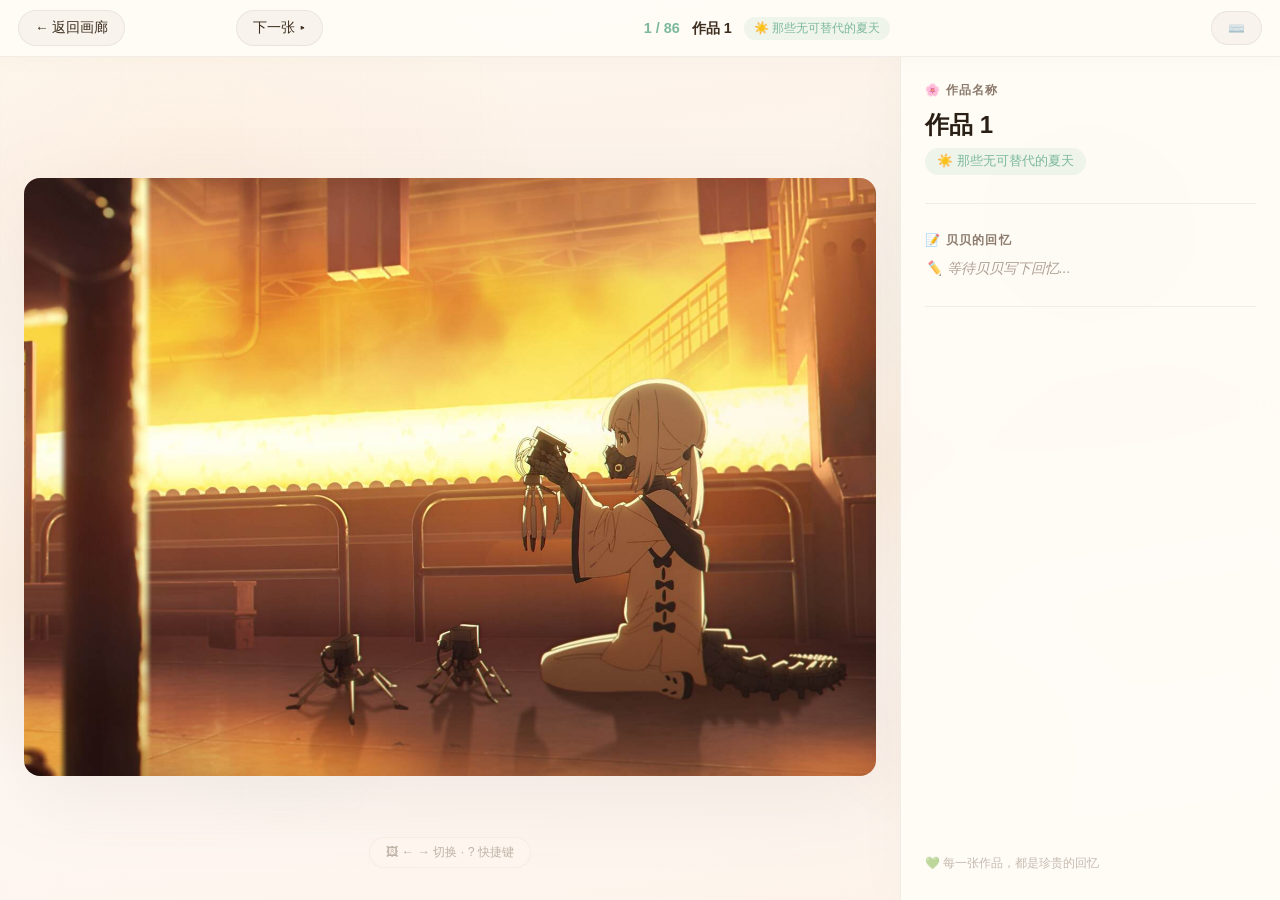
==== detail.html @ 488cfcc5 "1.0" ====
<!DOCTYPE html>
<html lang="zh-CN">
<head>
  <meta charset="UTF-8">
  <meta name="viewport" content="width=device-width, initial-scale=1.0">
  <title>查看作品 - 贝贝的收藏</title>
  <meta name="description" content="贝贝的温暖收藏馆 - 作品详情">
  <style>
    :root {
      color-scheme: light;
      --bg: #fef9f0;
      --surface: rgba(255, 252, 247, 0.92);
      --text: #3d2e1f;
      --text-heading: #2a1f14;
      --muted: #8b7a6b;
      --accent: #7cb89c;
      --accent-strong: #e8986e;
      --accent-green-light: #a8d8b9;
      --danger: #e07070;
      --border-light: rgba(139, 122, 107, 0.12);
      --border-strong: rgba(139, 122, 107, 0.2);
      --shadow-sm: 0 8px 32px rgba(139, 122, 107, 0.08);
      --shadow-md: 0 20px 70px rgba(139, 122, 107, 0.1);
    }

    * { box-sizing: border-box; margin: 0; padding: 0; }

    html, body {
      height: 100%;
      font-family: "Inter", "Segoe UI", "PingFang SC", "Microsoft YaHei", Roboto, sans-serif;
      background:
        linear-gradient(172deg, #fef9f0 0%, #fdf3ea 18%, #fef6ee 35%, #fdf0e2 55%, #fef8f3 72%, #fdf2e9 100%);
      color: var(--text);
      overflow: hidden;
      -webkit-font-smoothing: antialiased;
      -moz-osx-font-smoothing: grayscale;
    }

    body::before {
      content: "";
      position: fixed;
      inset: 0;
      background:
        radial-gradient(ellipse 700px 600px at 15% 20%, rgba(255, 220, 180, 0.15), transparent 50%),
        radial-gradient(ellipse 600px 500px at 85% 25%, rgba(124, 184, 156, 0.09), transparent 48%),
        radial-gradient(ellipse 500px 400px at 55% 60%, rgba(255, 228, 200, 0.10), transparent 45%),
        radial-gradient(ellipse 400px 350px at 75% 78%, rgba(232, 152, 110, 0.07), transparent 42%),
        radial-gradient(ellipse 350px 300px at 22% 80%, rgba(168, 216, 185, 0.07), transparent 40%);
      pointer-events: none;
      z-index: 0;
    }

    body::after {
      content: "";
      position: fixed;
      inset: 0;
      background-image:
        linear-gradient(rgba(139, 122, 107, 0.012) 1px, transparent 1px),
        linear-gradient(90deg, rgba(139, 122, 107, 0.012) 1px, transparent 1px);
      background-size: 60px 60px;
      pointer-events: none;
      z-index: 0;
      opacity: 0.5;
    }

    #sakuraCanvas {
      position: fixed;
      inset: 0;
      z-index: 0;
      pointer-events: none;
    }

    /* ===== 顶部导航栏 ===== */
    .detail-topbar {
      position: fixed;
      top: 0;
      left: 0;
      right: 0;
      z-index: 100;
      display: flex;
      justify-content: space-between;
      align-items: center;
      gap: 12px;
      flex-wrap: wrap;
      padding: 10px 18px;
      background: rgba(255, 252, 247, 0.9);
      border-bottom: 1px solid var(--border-light);
      backdrop-filter: blur(18px);
      -webkit-backdrop-filter: blur(18px);
      box-shadow: 0 2px 20px rgba(139, 122, 107, 0.04);
    }

    .detail-topbar-left,
    .detail-topbar-center,
    .detail-topbar-right {
      display: flex;
      align-items: center;
      gap: 12px;
    }

    .detail-btn {
      padding: 8px 16px;
      border-radius: 999px;
      border: 1px solid var(--border-light);
      background: rgba(139, 122, 107, 0.06);
      color: var(--text);
      font-size: 0.85rem;
      cursor: pointer;
      transition: background 0.2s ease, transform 0.2s ease;
      white-space: nowrap;
      font-family: inherit;
      text-decoration: none;
      display: inline-flex;
      align-items: center;
      gap: 6px;
      user-select: none;
    }

    .detail-btn:hover {
      background: rgba(139, 122, 107, 0.14);
      transform: translateY(-1px);
    }

    .detail-btn:focus-visible {
      outline: 2px solid var(--accent);
      outline-offset: 2px;
    }

    .detail-btn.primary {
      background: linear-gradient(135deg, #7cb89c, #8fbc8f);
      color: #fff;
      font-weight: 700;
      border: none;
    }

    .detail-btn.primary:hover {
      box-shadow: 0 8px 22px rgba(124, 184, 156, 0.25);
    }

    .detail-counter {
      font-weight: 700;
      color: var(--accent);
      font-size: 0.9rem;
      white-space: nowrap;
    }

    .detail-title-text {
      color: var(--text);
      font-weight: 600;
      font-size: 0.9rem;
      max-width: 260px;
      white-space: nowrap;
      overflow: hidden;
      text-overflow: ellipsis;
    }

    .detail-cat-badge {
      padding: 3px 10px;
      border-radius: 999px;
      background: rgba(124, 184, 156, 0.12);
      color: var(--accent);
      font-size: 0.75rem;
      white-space: nowrap;
    }

    /* ===== 主布局：左右分栏 ===== */
    .detail-main {
      position: fixed;
      inset: 54px 0 0 0;
      display: flex;
      z-index: 1;
    }

    /* ===== 左侧：图片区域 ===== */
    .detail-image-pane {
      flex: 1;
      display: flex;
      align-items: center;
      justify-content: center;
      padding: 24px;
      background:
        radial-gradient(ellipse at center, rgba(124, 184, 156, 0.06), transparent 55%),
        radial-gradient(ellipse at center, rgba(232, 152, 110, 0.04), transparent 50%);
      min-width: 0;
      position: relative;
    }

    .detail-image-wrapper {
      position: relative;
      display: flex;
      align-items: center;
      justify-content: center;
      max-width: 100%;
      max-height: 100%;
      border-radius: 16px;
      overflow: hidden;
      box-shadow: 0 20px 80px rgba(139, 122, 107, 0.12);
      background: rgba(0,0,0,0.02);
    }

    .detail-image-wrapper img {
      display: block;
      max-width: 100%;
      max-height: calc(100vh - 150px);
      object-fit: contain;
      user-select: none;
      -webkit-user-drag: none;
      pointer-events: none;
      border-radius: 4px;
    }

    .detail-image-loader {
      position: absolute;
      width: 44px;
      height: 44px;
      border: 3px solid rgba(139, 122, 107, 0.08);
      border-top-color: var(--accent);
      border-radius: 50%;
      animation: spin 0.8s linear infinite;
      opacity: 0;
      pointer-events: none;
      transition: opacity 0.2s ease;
    }

    .detail-image-loader.loading { opacity: 1; }

    @keyframes spin { to { transform: rotate(360deg); } }

    /* ===== 右侧：信息面板 ===== */
    .detail-info-pane {
      width: 380px;
      flex-shrink: 0;
      display: flex;
      flex-direction: column;
      background: rgba(255, 252, 247, 0.9);
      border-left: 1px solid var(--border-light);
      backdrop-filter: blur(16px);
      -webkit-backdrop-filter: blur(16px);
      overflow-y: auto;
      overflow-x: hidden;
      padding: 28px 24px;
      gap: 24px;
      box-shadow: -4px 0 40px rgba(139, 122, 107, 0.04);
      scroll-behavior: smooth;
    }

    .detail-info-section {
      animation: fadeSlideIn 0.5s ease both;
    }

    .detail-info-section:nth-child(1) { animation-delay: 0.05s; }
    .detail-info-section:nth-child(2) { animation-delay: 0.15s; }
    .detail-info-section:nth-child(3) { animation-delay: 0.25s; }

    @keyframes fadeSlideIn {
      from { opacity: 0; transform: translateY(12px); }
      to { opacity: 1; transform: translateY(0); }
    }

    .detail-info-section h3 {
      font-size: 0.75rem;
      text-transform: uppercase;
      letter-spacing: 0.1em;
      color: var(--muted);
      margin-bottom: 10px;
      font-weight: 600;
    }

    .detail-panel-work-title {
      font-size: 1.5rem;
      font-weight: 800;
      line-height: 1.3;
      color: var(--text-heading);
      word-break: break-word;
    }

    .detail-panel-cat-badge {
      display: inline-block;
      margin-top: 8px;
      padding: 5px 12px;
      border-radius: 999px;
      background: rgba(124, 184, 156, 0.12);
      color: var(--accent);
      font-size: 0.8rem;
      font-weight: 500;
    }

    .detail-panel-memory {
      color: var(--muted);
      line-height: 1.9;
      white-space: pre-wrap;
      font-size: 0.93rem;
      word-break: break-word;
    }

    .detail-panel-empty {
      color: var(--muted);
      font-style: italic;
      font-size: 0.88rem;
      opacity: 0.7;
    }

    .detail-info-divider {
      border: none;
      border-top: 1px solid var(--border-light);
      margin: 4px 0;
    }

    .detail-admin-edit-btn {
      width: 100%;
      padding: 12px;
      border-radius: 14px;
      border: 1px solid rgba(232, 152, 110, 0.25);
      background: rgba(232, 152, 110, 0.1);
      color: var(--accent-strong);
      font-size: 0.9rem;
      cursor: pointer;
      font-family: inherit;
      font-weight: 600;
      transition: background 0.2s ease, transform 0.2s ease;
      display: none;
    }

    .detail-admin-edit-btn.visible {
      display: block;
    }

    .detail-admin-edit-btn:hover {
      background: rgba(232, 152, 110, 0.2);
      transform: translateY(-1px);
    }

    /* ===== 提示标注 ===== */
    .detail-image-hint {
      position: absolute;
      bottom: 32px;
      left: 50%;
      transform: translateX(-50%);
      padding: 6px 16px;
      border-radius: 999px;
      background: rgba(255, 248, 240, 0.9);
      color: var(--muted);
      font-size: 0.78rem;
      pointer-events: none;
      opacity: 0.55;
      border: 1px solid var(--border-light);
      backdrop-filter: blur(8px);
    }

    /* ===== 响应式 ===== */
    @media (max-width: 900px) {
      .detail-main {
        flex-direction: column;
      }

      .detail-image-pane {
        flex: none;
        height: 50%;
        padding: 12px;
      }

      .detail-image-wrapper img {
        max-height: calc(50vh - 60px);
      }

      .detail-info-pane {
        width: 100%;
        flex-shrink: 1;
        flex: 1;
        border-left: none;
        border-top: 1px solid var(--border-light);
        border-radius: 20px 20px 0 0;
        padding: 20px 18px;
        box-shadow: 0 -4px 30px rgba(139, 122, 107, 0.06);
      }

      .detail-title-text { display: none; }
      .detail-cat-badge { display: none; }
      .detail-image-hint { display: none; }
    }

    @media (max-width: 500px) {
      .detail-topbar { padding: 8px 10px; gap: 8px; }
      .detail-btn { padding: 6px 10px; font-size: 0.78rem; }
      .detail-counter { font-size: 0.8rem; }
      .detail-info-pane { padding: 16px 14px; gap: 16px; }
      .detail-panel-work-title { font-size: 1.2rem; }
      .detail-image-pane { padding: 8px; }
    }

    /* ===== 滚动条 ===== */
    .detail-info-pane::-webkit-scrollbar {
      width: 6px;
    }

    .detail-info-pane::-webkit-scrollbar-track {
      background: transparent;
    }

    .detail-info-pane::-webkit-scrollbar-thumb {
      background: rgba(139, 122, 107, 0.12);
      border-radius: 999px;
    }

    .detail-info-pane::-webkit-scrollbar-thumb:hover {
      background: rgba(139, 122, 107, 0.22);
    }

    /* ===== 管理编辑弹窗 ===== */
    .detail-edit-modal {
      position: fixed;
      inset: 0;
      z-index: 1000;
      display: flex;
      align-items: center;
      justify-content: center;
      opacity: 0;
      pointer-events: none;
      transition: opacity 0.3s ease;
    }

    .detail-edit-modal.active {
      opacity: 1;
      pointer-events: auto;
    }

    .detail-edit-backdrop {
      position: absolute;
      inset: 0;
      background: rgba(42, 31, 20, 0.4);
      backdrop-filter: blur(10px);
      -webkit-backdrop-filter: blur(10px);
    }

    .detail-edit-panel {
      position: relative;
      z-index: 1;
      width: 90%;
      max-width: 480px;
      max-height: 90vh;
      overflow-y: auto;
      padding: 28px 24px;
      border-radius: 20px;
      background: rgba(255, 252, 247, 0.98);
      border: 1px solid var(--border-light);
      box-shadow: 0 30px 80px rgba(139, 122, 107, 0.15);
      backdrop-filter: blur(20px);
      -webkit-backdrop-filter: blur(20px);
      transform: translateY(16px) scale(0.96);
      transition: transform 0.3s cubic-bezier(0.22, 0.61, 0.36, 1);
    }

    .detail-edit-modal.active .detail-edit-panel {
      transform: translateY(0) scale(1);
    }

    .detail-edit-close {
      position: absolute;
      top: 12px;
      right: 12px;
      width: 34px;
      height: 34px;
      border-radius: 50%;
      border: 1px solid var(--border-light);
      background: rgba(255, 248, 240, 0.9);
      color: var(--text);
      font-size: 1rem;
      cursor: pointer;
      display: flex;
      align-items: center;
      justify-content: center;
      transition: background 0.2s ease;
    }

    .detail-edit-close:hover {
      background: rgba(139, 122, 107, 0.1);
    }

    .detail-edit-icon {
      text-align: center;
      font-size: 2rem;
      margin-bottom: 6px;
    }

    .detail-edit-title {
      text-align: center;
      font-size: 1.2rem;
      margin-bottom: 18px;
      color: var(--text-heading);
    }

    .detail-edit-form {
      display: flex;
      flex-direction: column;
      gap: 14px;
    }

    .detail-edit-label {
      display: flex;
      flex-direction: column;
      gap: 5px;
    }

    .detail-edit-label span {
      font-size: 0.82rem;
      font-weight: 600;
      color: var(--muted);
    }

    .detail-edit-input,
    .detail-edit-textarea,
    .detail-edit-select {
      padding: 11px 14px;
      border: 1px solid var(--border-light);
      border-radius: 12px;
      background: rgba(255, 250, 244, 0.9);
      color: var(--text);
      font-size: 0.9rem;
      font-family: inherit;
      outline: none;
      transition: border-color 0.2s ease, box-shadow 0.2s ease;
    }

    .detail-edit-input:focus,
    .detail-edit-textarea:focus,
    .detail-edit-select:focus {
      border-color: var(--accent);
      box-shadow: 0 0 0 3px rgba(124, 184, 156, 0.1);
    }

    .detail-edit-textarea {
      resize: vertical;
      min-height: 90px;
      line-height: 1.6;
    }

    .detail-edit-select option {
      background: #fffbf5;
      color: var(--text);
    }

    .detail-edit-success {
      color: #6aab7c;
      font-size: 0.85rem;
      text-align: center;
      padding: 8px 12px;
      border-radius: 10px;
      background: rgba(106, 171, 124, 0.08);
    }

    .detail-edit-submit {
      width: 100%;
      padding: 13px;
      border-radius: 999px;
      border: none;
      background: linear-gradient(135deg, #7cb89c, #8fbc8f);
      color: #fff;
      font-weight: 700;
      font-size: 0.95rem;
      cursor: pointer;
      font-family: inherit;
      transition: transform 0.2s ease, box-shadow 0.2s ease;
    }

    .detail-edit-submit:hover {
      transform: translateY(-1px);
      box-shadow: 0 8px 22px rgba(124, 184, 156, 0.25);
    }

    @media (max-width: 500px) {
      .detail-edit-panel {
        padding: 22px 18px;
        border-radius: 16px;
      }
    }

    /* ===== 快捷键提示 ===== */
    .shortcuts-overlay {
      position: fixed;
      inset: 0;
      z-index: 2000;
      display: flex;
      align-items: center;
      justify-content: center;
      background: rgba(42, 31, 20, 0.35);
      backdrop-filter: blur(8px);
      -webkit-backdrop-filter: blur(8px);
    }

    .shortcuts-panel {
      background: rgba(255, 252, 247, 0.98);
      border: 1px solid var(--border-light);
      border-radius: 20px;
      padding: 24px 28px;
      box-shadow: 0 20px 60px rgba(0, 0, 0, 0.15);
      min-width: 300px;
      font-size: 0.88rem;
      line-height: 2;
      color: var(--text);
    }

    .shortcuts-panel h3 {
      text-align: center;
      margin-bottom: 12px;
      font-size: 1.1rem;
    }

    .shortcuts-grid {
      display: grid;
      grid-template-columns: auto 1fr;
      gap: 4px 16px;
    }

    .shortcuts-grid .key {
      font-weight: 700;
      color: var(--accent);
    }
  </style>
</head>
<body>

  <!-- 樱花飘落画布 -->
  <canvas id="sakuraCanvas"></canvas>

  <!-- 顶部导航 -->
  <div class="detail-topbar">
    <div class="detail-topbar-left">
      <button id="detailBackBtn" class="detail-btn" title="返回画廊">← 返回画廊</button>
      <button id="detailPrevBtn" class="detail-btn" title="上一张">◂ 上一张</button>
      <button id="detailNextBtn" class="detail-btn" title="下一张">下一张 ▸</button>
    </div>
    <div class="detail-topbar-center">
      <span class="detail-counter" id="detailCounter"></span>
      <span class="detail-title-text" id="detailTitle"></span>
      <span class="detail-cat-badge" id="detailCatBadge"></span>
    </div>
    <div class="detail-topbar-right">
      <button id="detailHelpBtn" class="detail-btn" title="快捷键">⌨️</button>
    </div>
  </div>

  <!-- 主布局：左右分栏 -->
  <div class="detail-main">
    <!-- 左侧：图片区域 -->
    <div class="detail-image-pane" id="detailImagePane">
      <div class="detail-image-wrapper">
        <img id="detailImage" src="" alt="" draggable="false">
        <div class="detail-image-loader" id="detailImageLoader"></div>
      </div>
      <div class="detail-image-hint">🖼 ← → 切换 · ? 快捷键</div>
    </div>

    <!-- 右侧：信息面板 -->
    <div class="detail-info-pane" id="detailInfoPane">
      <div class="detail-info-section">
        <h3>🌸 作品名称</h3>
        <p class="detail-panel-work-title" id="detailPanelWorkTitle"></p>
        <span class="detail-panel-cat-badge" id="detailPanelCatBadge"></span>
      </div>

      <hr class="detail-info-divider">

      <div class="detail-info-section">
        <h3>📝 贝贝的回忆</h3>
        <p class="detail-panel-memory" id="detailPanelMemory"></p>
        <p class="detail-panel-empty" id="detailPanelEmpty" style="display:none;">✏️ 等待贝贝写下回忆...</p>
      </div>

      <hr class="detail-info-divider">

      <div class="detail-info-section">
        <button id="detailAdminEditBtn" class="detail-admin-edit-btn">✏️ 编辑此作品（管理）</button>
      </div>

      <div class="detail-info-section" style="margin-top:auto; padding-top:12px;">
        <p style="font-size:0.75rem;color:var(--muted);opacity:0.5;">💚 每一张作品，都是珍贵的回忆</p>
      </div>
    </div>
  </div>

  <!-- ===== 管理编辑弹窗 ===== -->
  <div id="detailEditModal" class="detail-edit-modal" aria-hidden="true">
    <div class="detail-edit-backdrop"></div>
    <div class="detail-edit-panel">
      <button id="detailEditClose" class="detail-edit-close" aria-label="关闭编辑">✕</button>
      <div class="detail-edit-icon">✏️</div>
      <h3 class="detail-edit-title">编辑作品信息</h3>
      <form id="detailEditForm" class="detail-edit-form" autocomplete="off">
        <label class="detail-edit-label">
          <span>作品名称</span>
          <input type="text" id="detailEditTitle" class="detail-edit-input" placeholder="输入作品名称" maxlength="200">
        </label>
        <label class="detail-edit-label">
          <span>回忆简介</span>
          <textarea id="detailEditNote" class="detail-edit-textarea" rows="5" placeholder="写下你与这个作品的回忆..." maxlength="5000"></textarea>
        </label>
        <label class="detail-edit-label">
          <span>所属分类</span>
          <select id="detailEditCategory" class="detail-edit-select"></select>
        </label>
        <p id="detailEditSuccess" class="detail-edit-success" style="display:none;">✅ 已保存</p>
        <button type="submit" class="detail-edit-submit">💾 保存修改</button>
      </form>
    </div>
  </div>

  <!-- 清单数据（提供分类信息）-->
  <script src="manifest.js"></script>
  <script src="github-api.js"></script>

  <script>
    // ============================================================
    //  详情页逻辑 — v2 清单驱动 + URL 参数 + 触摸滑动
    // ============================================================

    const SESSION_KEY = 'gallery_session_sources';
    const AUTH_KEY = 'gallery_admin_auth';
    const STORAGE_KEY = 'gallery_admin_data';

    // 从清单加载分类
    const MANIFEST = (typeof GALLERY_MANIFEST !== 'undefined') ? GALLERY_MANIFEST : null;
    const categories = MANIFEST ? MANIFEST.categories.map(c => ({ id: c.id, name: c.name, icon: c.icon })) : [
      { id: 1, name: '入坑和启蒙', icon: '🌱' },
      { id: 2, name: '青春和热爱', icon: '💫' },
      { id: 3, name: '那些无可替代的夏天', icon: '☀️' },
      { id: 4, name: '近来的优秀作品', icon: '🌟' },
      { id: 5, name: '其他优秀作品', icon: '✨' }
    ];

    const $ = (s) => document.querySelector(s);

    const detailImage = $('#detailImage');
    const detailImageLoader = $('#detailImageLoader');
    const detailCounter = $('#detailCounter');
    const detailTitle = $('#detailTitle');
    const detailCatBadge = $('#detailCatBadge');
    const detailBackBtn = $('#detailBackBtn');
    const detailPrevBtn = $('#detailPrevBtn');
    const detailNextBtn = $('#detailNextBtn');
    const detailHelpBtn = $('#detailHelpBtn');
    const detailPanelWorkTitle = $('#detailPanelWorkTitle');
    const detailPanelCatBadge = $('#detailPanelCatBadge');
    const detailPanelMemory = $('#detailPanelMemory');
    const detailPanelEmpty = $('#detailPanelEmpty');
    const detailAdminEditBtn = $('#detailAdminEditBtn');
    const detailImagePane = $('#detailImagePane');

    // 编辑弹窗 DOM
    const detailEditModal = $('#detailEditModal');
    const detailEditClose = $('#detailEditClose');
    const detailEditForm = $('#detailEditForm');
    const detailEditTitle = $('#detailEditTitle');
    const detailEditNote = $('#detailEditNote');
    const detailEditCategory = $('#detailEditCategory');
    const detailEditSuccess = $('#detailEditSuccess');
    let detailEditCurrentFilename = null;

    let imageSources = [];
    let currentIndex = -1;
    let preloadCache = new Map();

    // ============================================================
    //  🛡️ 安全工具函数
    // ============================================================
    function escapeHtml(str) {
      if (!str || typeof str !== 'string') return '';
      const div = document.createElement('div');
      div.textContent = str;
      return div.innerHTML;
    }

    function sanitizeText(str, maxLen) {
      if (!str || typeof str !== 'string') return '';
      return str.slice(0, maxLen).replace(/<[^>]*>/g, '').trim();
    }

    function safeParseJSON(raw, fallback) {
      if (!raw || typeof raw !== 'string') return fallback;
      try {
        const parsed = JSON.parse(raw);
        if (typeof parsed !== 'object' || parsed === null) return fallback;
        return parsed;
      } catch (e) { return fallback; }
    }

    function safeGetStorage(key) {
      try { return localStorage.getItem(key); } catch (e) { return null; }
    }

    // ===== 从清单构建数据源 =====
    function buildSourcesFromManifest() {
      if (MANIFEST && MANIFEST.images && MANIFEST.images.length > 0) {
        return MANIFEST.images.map(img => ({
          name: img.name,
          src: img.src,
          category: img.category,
          title: img.name,
          note: '',
          size: img.size,
          mtime: img.mtime
        }));
      }
      return null;
    }

    // ===== 初始化 =====
    function init() {
      // 多数据源回退：localStorage → manifest → URL 参数
      const raw = safeGetStorage(SESSION_KEY);
      let sources = safeParseJSON(raw, null);

      if (!sources || sources.length === 0) {
        sources = buildSourcesFromManifest();
      }

      if (!sources || sources.length === 0) {
        // 从 URL 参数构建最小数据
        const params = new URLSearchParams(window.location.search);
        const src = params.get('src');
        const name = params.get('name') || (src ? src.split('/').pop() : '');
        if (src && name) {
          sources = [{ name, src, category: 5, title: name, note: '' }];
        }
      }

      imageSources = sources || [];

      // 合并 localStorage 中的编辑数据
      mergeWorksData();

      // 读取当前索引
      const params = new URLSearchParams(window.location.search);
      const idxParam = params.get('index');
      currentIndex = parseInt(idxParam) || 0;

      if (imageSources.length === 0 || currentIndex < 0 || currentIndex >= imageSources.length) {
        // 优雅降级
        document.body.innerHTML = `
          <div style="display:flex;align-items:center;justify-content:center;height:100vh;flex-direction:column;gap:20px;background:#fef9f0;color:#3d2e1f;font-family:Inter,'PingFang SC','Microsoft YaHei',sans-serif;">
            <p style="font-size:1.2rem;">🌸 无法加载作品数据</p>
            <p style="color:#8b7a6b;font-size:0.95rem;">请从画廊页面重新打开，或检查 manifest.js 是否存在</p>
            <a href="index.html" style="color:#7cb89c;font-size:1rem;text-decoration:none;padding:10px 20px;border-radius:999px;border:1px solid rgba(124,184,156,0.3);transition:all 0.2s ease;">← 返回画廊</a>
          </div>`;
        return;
      }

      loadCurrentImage();
      bindEvents();
      updateDocumentTitle();
      initSakura();
      preloadAdjacent();
    }

    function mergeWorksData() {
      const raw = safeGetStorage(STORAGE_KEY);
      const data = safeParseJSON(raw, {});
      imageSources = imageSources.map((item, i) => {
        const saved = data[item.name];
        if (saved) {
          return {
            ...item,
            title: sanitizeText(saved.title, 200) || getDefaultTitle(item.name, i),
            note: sanitizeText(saved.note, 5000) || '',
            category: (typeof saved.category === 'number' && saved.category >= 1 && saved.category <= 5) ? saved.category : (item.category || 5)
          };
        }
        return { ...item, title: getDefaultTitle(item.name, i), note: '' };
      });
    }

    function getDefaultTitle(filename, index) {
      const nameWithoutExt = filename.replace(/\.[^.]+$/, '');
      if (nameWithoutExt.startsWith('微信图片_')) {
        const datePart = nameWithoutExt.substring(5, 13);
        if (datePart && /^\d{8}$/.test(datePart)) {
          return `微信图片 ${datePart.slice(0,4)}-${datePart.slice(4,6)}-${datePart.slice(6,8)}`;
        }
      }
      if (/^\d{14,17}/.test(nameWithoutExt)) {
        const y = nameWithoutExt.slice(0,4), m = nameWithoutExt.slice(4,6), d = nameWithoutExt.slice(6,8),
              h = nameWithoutExt.slice(8,10), mi = nameWithoutExt.slice(10,12), s = nameWithoutExt.slice(12,14);
        return `作品 ${y}-${m}-${d} ${h}:${mi}:${s}`;
      }
      return `作品 ${index + 1}`;
    }

    // ===== 预加载 =====
    function preloadAdjacent() {
      const toPreload = [];
      for (let i = Math.max(0, currentIndex - 2); i <= Math.min(imageSources.length - 1, currentIndex + 2); i++) {
        if (i === currentIndex) continue;
        const src = imageSources[i].src;
        if (!preloadCache.has(src)) {
          toPreload.push(src);
        }
      }
      toPreload.forEach(src => {
        const img = new Image();
        img.onload = () => preloadCache.set(src, true);
        img.onerror = () => preloadCache.set(src, false);
        img.src = src;
      });
    }

    function loadCurrentImage() {
      if (currentIndex < 0 || currentIndex >= imageSources.length) return;
      const item = imageSources[currentIndex];

      detailImageLoader.classList.add('loading');
      detailImage.style.opacity = '0';
      detailImage.src = item.src;
      detailImage.alt = sanitizeText(item.title || item.name, 200);

      detailImage.onload = () => {
        detailImageLoader.classList.remove('loading');
        detailImage.style.opacity = '1';
      };
      detailImage.onerror = () => {
        detailImageLoader.classList.remove('loading');
        detailImage.style.opacity = '1';
      };

      updateUI();
    }

    function updateUI() {
      const item = imageSources[currentIndex];
      if (!item) return;

      detailCounter.textContent = `${currentIndex + 1} / ${imageSources.length}`;
      detailTitle.textContent = sanitizeText(item.title || `作品 ${currentIndex + 1}`, 200);

      const cat = categories.find(c => c.id === (item.category || 5));
      if (cat) {
        detailCatBadge.textContent = `${cat.icon} ${cat.name}`;
        detailCatBadge.style.display = '';
        detailPanelCatBadge.textContent = `${cat.icon} ${cat.name}`;
        detailPanelCatBadge.style.display = 'inline-block';
      } else {
        detailCatBadge.style.display = 'none';
        detailPanelCatBadge.style.display = 'none';
      }

      detailPanelWorkTitle.textContent = sanitizeText(item.title || `作品 ${currentIndex + 1}`, 200);

      const note = getNote(item.name) || item.note || '';
      if (note) {
        detailPanelMemory.textContent = sanitizeText(note, 5000);
        detailPanelMemory.style.display = '';
        detailPanelEmpty.style.display = 'none';
      } else {
        detailPanelMemory.style.display = 'none';
        detailPanelEmpty.style.display = '';
      }

      const isAdmin = (sessionStorage.getItem(AUTH_KEY) || localStorage.getItem(AUTH_KEY)) === 'true';
      detailAdminEditBtn.classList.toggle('visible', isAdmin);

      detailPrevBtn.style.visibility = currentIndex > 0 ? '' : 'hidden';
      detailNextBtn.style.visibility = currentIndex < imageSources.length - 1 ? '' : 'hidden';

      updateDocumentTitle();

      const infoPane = $('#detailInfoPane');
      if (infoPane) infoPane.scrollTop = 0;
    }

    function updateDocumentTitle() {
      const item = imageSources[currentIndex];
      if (item) {
        document.title = `${sanitizeText(item.title || '作品 ' + (currentIndex + 1), 100)} - 贝贝的收藏`;
      }
    }

    function getNote(filename) {
      const raw = safeGetStorage(STORAGE_KEY);
      if (raw) {
        const data = safeParseJSON(raw, {});
        if (data[filename] && data[filename].note) {
          return sanitizeText(data[filename].note, 5000);
        }
      }
      return '';
    }

    // ===== 导航 =====
    function navigate(direction) {
      const newIndex = currentIndex + direction;
      if (newIndex < 0 || newIndex >= imageSources.length) return;
      currentIndex = newIndex;
      const url = new URL(window.location);
      url.searchParams.set('index', currentIndex);
      window.history.replaceState({}, '', url);
      loadCurrentImage();
      preloadAdjacent();
    }

    // ===== 事件绑定 =====
    function bindEvents() {
      detailBackBtn.addEventListener('click', () => {
        if (window.opener && !window.opener.closed) {
          window.close();
        } else {
          window.location.href = 'index.html';
        }
      });

      detailPrevBtn.addEventListener('click', () => navigate(-1));
      detailNextBtn.addEventListener('click', () => navigate(1));

      detailAdminEditBtn.addEventListener('click', () => {
        const item = imageSources[currentIndex];
        if (item) openDetailEditModal(item);
      });

      detailHelpBtn.addEventListener('click', showKeyboardHelp);

      bindDetailEditModal();

      // 键盘导航
      document.addEventListener('keydown', (e) => {
        if (e.target.tagName === 'INPUT' || e.target.tagName === 'TEXTAREA' || e.target.tagName === 'SELECT') return;
        switch (e.key) {
          case 'ArrowLeft': e.preventDefault(); navigate(-1); break;
          case 'ArrowRight': e.preventDefault(); navigate(1); break;
          case 'Escape':
            if (detailEditModal.classList.contains('active')) {
              closeDetailEditModal();
            }
            break;
          case '?': e.preventDefault(); showKeyboardHelp(); break;
        }
      });

      // 触摸滑动（移动端）
      let touchStartX = 0, touchStartY = 0, touchMoved = false;
      detailImagePane.addEventListener('touchstart', (e) => {
        if (e.touches.length === 1) {
          touchStartX = e.touches[0].clientX;
          touchStartY = e.touches[0].clientY;
          touchMoved = false;
        }
      }, { passive: true });

      detailImagePane.addEventListener('touchmove', (e) => {
        if (e.touches.length === 1) {
          const dx = e.touches[0].clientX - touchStartX;
          const dy = e.touches[0].clientY - touchStartY;
          if (Math.abs(dx) > Math.abs(dy)) touchMoved = true;
        }
      }, { passive: true });

      detailImagePane.addEventListener('touchend', (e) => {
        if (!touchMoved) return;
        const dx = (e.changedTouches[0]?.clientX || 0) - touchStartX;
        if (Math.abs(dx) > 50) navigate(dx > 0 ? -1 : 1);
      });
    }

    // ===== 键盘帮助 =====
    function showKeyboardHelp() {
      const existing = document.getElementById('shortcuts-help');
      if (existing) { existing.remove(); return; }

      const el = document.createElement('div');
      el.id = 'shortcuts-help';
      el.className = 'shortcuts-overlay';
      el.innerHTML = `
        <div class="shortcuts-panel">
          <h3>⌨️ 键盘快捷键</h3>
          <div class="shortcuts-grid">
            <span class="key">← →</span><span>上一张 / 下一张</span>
            <span class="key">ESC</span><span>关闭编辑弹窗</span>
            <span class="key">?</span><span>显示/隐藏此帮助</span>
            <span class="key">←→滑动</span><span>移动端左右滑动切换</span>
          </div>
          <button style="display:block;margin:16px auto 0;padding:8px 20px;border-radius:999px;border:1px solid rgba(139,122,107,0.2);background:rgba(139,122,107,0.06);color:#3d2e1f;cursor:pointer;font-size:0.85rem;font-family:inherit;" onclick="this.closest('.shortcuts-overlay').remove()">关闭</button>
        </div>
      `;
      el.addEventListener('click', (e) => { if (e.target === el) el.remove(); });
      document.body.appendChild(el);
    }

    // ===== 编辑弹窗逻辑 =====
    function openDetailEditModal(item) {
      const raw = safeGetStorage(STORAGE_KEY);
      const data = safeParseJSON(raw, {});
      const saved = data[item.name] || {};

      detailEditCurrentFilename = item.name;
      detailEditTitle.value = sanitizeText(saved.title || item.title || '', 200);
      detailEditNote.value = sanitizeText(saved.note || item.note || '', 5000);

      detailEditCategory.innerHTML = '';
      categories.forEach(cat => {
        const opt = document.createElement('option');
        opt.value = cat.id;
        opt.textContent = `${cat.icon} ${cat.name}`;
        if (cat.id === (saved.category || item.category || 5)) opt.selected = true;
        detailEditCategory.appendChild(opt);
      });

      detailEditSuccess.style.display = 'none';
      detailEditModal.classList.add('active');
      detailEditModal.setAttribute('aria-hidden', 'false');
      setTimeout(() => detailEditTitle.focus(), 100);
    }

    function closeDetailEditModal() {
      detailEditModal.classList.remove('active');
      detailEditModal.setAttribute('aria-hidden', 'true');
      detailEditCurrentFilename = null;
    }

    function saveDetailEdit(e) {
      e.preventDefault();
      if (!detailEditCurrentFilename) return;

      const title = sanitizeText(detailEditTitle.value.trim(), 200);
      const note = sanitizeText(detailEditNote.value.trim(), 5000);
      const category = Math.max(1, Math.min(5, parseInt(detailEditCategory.value) || 5));

      const raw = safeGetStorage(STORAGE_KEY);
      const data = safeParseJSON(raw, {});
      data[detailEditCurrentFilename] = { ...data[detailEditCurrentFilename], title, note, category };
      try {
        localStorage.setItem(STORAGE_KEY, JSON.stringify(data));
      } catch (ex) {
        alert('保存失败：存储空间不足。');
        return;
      }

      const idx = imageSources.findIndex(s => s.name === detailEditCurrentFilename);
      if (idx >= 0) {
        imageSources[idx].title = title || `作品 ${idx + 1}`;
        imageSources[idx].note = note;
        imageSources[idx].category = category;
      }

      updateUI();
      detailEditSuccess.style.display = 'block';
      setTimeout(() => { detailEditSuccess.style.display = 'none'; }, 1500);

      // 调度 GitHub 同步
      if (typeof GitHubSync !== 'undefined' && GitHubSync.isConfigured()) {
        if (typeof GALLERY_MANIFEST !== 'undefined') {
          const manifest = JSON.parse(JSON.stringify(GALLERY_MANIFEST));
          const data = safeParseJSON(safeGetStorage('gallery_admin_data'), {});
          if (manifest.images) {
            manifest.images = manifest.images.map(img => {
              const saved = data[img.name];
              return saved ? { ...img, overrides: { title: saved.title || img.name, category: saved.category || img.category, note: saved.note || '', hidden: saved.hidden || false } } : img;
            });
          }
          manifest.generated = new Date().toISOString();
          GitHubSync.schedulePushUpdate(manifest, { immediate: true });
        }
      }
    }

    function bindDetailEditModal() {
      detailEditClose.addEventListener('click', closeDetailEditModal);
      detailEditModal.addEventListener('click', (e) => {
        if (e.target === detailEditModal || e.target.classList.contains('detail-edit-backdrop')) {
          closeDetailEditModal();
        }
      });
      detailEditForm.addEventListener('submit', saveDetailEdit);

      document.addEventListener('keydown', (e) => {
        if (e.key === 'Escape' && detailEditModal.classList.contains('active')) {
          closeDetailEditModal();
        }
      });
    }

    // ============================================================
    //  🌸 樱花飘落动效
    // ============================================================
    const sakuraCanvas = $('#sakuraCanvas');
    const sakuraCtx = sakuraCanvas.getContext('2d');
    const sakuraPetals = [];
    const SAKURA_COUNT = 30;

    function resizeSakura() {
      const dpr = devicePixelRatio || 1;
      const w = window.innerWidth, h = window.innerHeight;
      sakuraCanvas.width = w * dpr;
      sakuraCanvas.height = h * dpr;
      sakuraCanvas.style.width = `${w}px`;
      sakuraCanvas.style.height = `${h}px`;
      sakuraCtx.setTransform(dpr, 0, 0, dpr, 0, 0);
    }

    function drawPetal(ctx, x, y, size, rotation, alpha, color) {
      ctx.save();
      ctx.translate(x, y);
      ctx.rotate(rotation);
      ctx.globalAlpha = alpha;
      ctx.fillStyle = color;

      const w = size * 0.35;
      const h = size * 0.55;
      ctx.beginPath();
      ctx.moveTo(0, -h);
      ctx.bezierCurveTo(w, -h * 0.6, w, h * 0.3, 0, h);
      ctx.bezierCurveTo(-w, h * 0.3, -w, -h * 0.6, 0, -h);
      ctx.fill();

      ctx.restore();
    }

    function initSakura() {
      resizeSakura();
      sakuraPetals.length = 0;

      const colors = [
        'rgba(255, 183, 197, VAR)',
        'rgba(255, 160, 180, VAR)',
        'rgba(255, 200, 210, VAR)',
        'rgba(255, 175, 190, VAR)',
      ];

      for (let i = 0; i < SAKURA_COUNT; i++) {
        const baseColor = colors[Math.floor(Math.random() * colors.length)];
        sakuraPetals.push({
          x: Math.random() * window.innerWidth,
          y: Math.random() * -window.innerHeight,
          size: 7 + Math.random() * 16,
          speedY: 0.25 + Math.random() * 1.0,
          speedX: -0.25 + Math.random() * 0.5,
          rotation: Math.random() * Math.PI * 2,
          rotationSpeed: (Math.random() - 0.5) * 0.025,
          sway: Math.random() * Math.PI * 2,
          swaySpeed: 0.008 + Math.random() * 0.018,
          swayAmount: 0.4 + Math.random() * 2.0,
          alpha: 0.25 + Math.random() * 0.45,
          baseColor: baseColor,
          flicker: Math.random() * 0.1
        });
      }

      animateSakura();
    }

    function animateSakura() {
      sakuraCtx.clearRect(0, 0, window.innerWidth, window.innerHeight);

      sakuraPetals.forEach((petal) => {
        petal.y += petal.speedY;
        petal.sway += petal.swaySpeed;
        petal.x += petal.speedX + Math.sin(petal.sway) * petal.swayAmount * 0.3;
        petal.rotation += petal.rotationSpeed;

        if (petal.y > window.innerHeight + 40) {
          petal.y = -40;
          petal.x = Math.random() * window.innerWidth;
        }
        if (petal.x < -40) petal.x = window.innerWidth + 40;
        if (petal.x > window.innerWidth + 40) petal.x = -40;

        const flickerAlpha = petal.alpha + (Math.sin(Date.now() * 0.003 + petal.flicker) * 0.05);
        const color = petal.baseColor.replace('VAR', Math.max(0, Math.min(1, flickerAlpha)).toFixed(2));

        drawPetal(sakuraCtx, petal.x, petal.y, petal.size, petal.rotation, Math.max(0.12, flickerAlpha), color);
      });

      requestAnimationFrame(animateSakura);
    }

    window.addEventListener('resize', resizeSakura);

    init();
  </script>
</body>
</html>
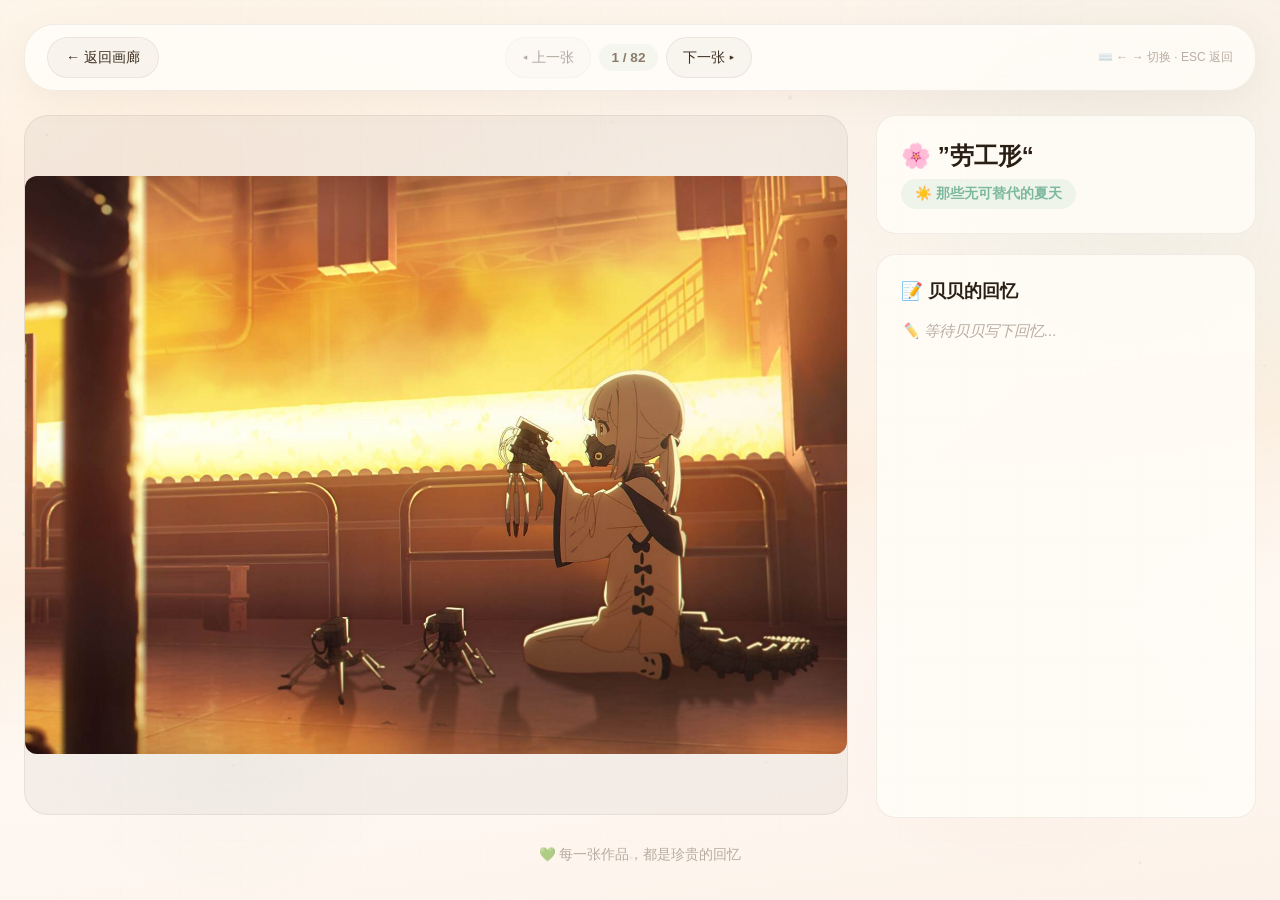
==== commit cd630813: "5.2" ====
--- a/detail.html
+++ b/detail.html
@@ -4,185 +4,111 @@
   <meta charset="UTF-8">
   <meta name="viewport" content="width=device-width, initial-scale=1.0">
   <title>查看作品 - 贝贝的收藏</title>
-  <meta name="description" content="贝贝的温暖收藏馆 - 作品详情">
+  <link rel="stylesheet" href="styles.css">
   <style>
-    :root {
-      color-scheme: light;
-      --bg: #fef9f0;
-      --surface: rgba(255, 252, 247, 0.92);
-      --text: #3d2e1f;
-      --text-heading: #2a1f14;
-      --muted: #8b7a6b;
-      --accent: #7cb89c;
-      --accent-strong: #e8986e;
-      --accent-green-light: #a8d8b9;
-      --danger: #e07070;
-      --border-light: rgba(139, 122, 107, 0.12);
-      --border-strong: rgba(139, 122, 107, 0.2);
-      --shadow-sm: 0 8px 32px rgba(139, 122, 107, 0.08);
-      --shadow-md: 0 20px 70px rgba(139, 122, 107, 0.1);
-    }
-
-    * { box-sizing: border-box; margin: 0; padding: 0; }
-
-    html, body {
-      height: 100%;
-      font-family: "Inter", "Segoe UI", "PingFang SC", "Microsoft YaHei", Roboto, sans-serif;
-      background:
-        linear-gradient(172deg, #fef9f0 0%, #fdf3ea 18%, #fef6ee 35%, #fdf0e2 55%, #fef8f3 72%, #fdf2e9 100%);
-      color: var(--text);
-      overflow: hidden;
-      -webkit-font-smoothing: antialiased;
-      -moz-osx-font-smoothing: grayscale;
-    }
-
-    body::before {
-      content: "";
-      position: fixed;
-      inset: 0;
-      background:
-        radial-gradient(ellipse 700px 600px at 15% 20%, rgba(255, 220, 180, 0.15), transparent 50%),
-        radial-gradient(ellipse 600px 500px at 85% 25%, rgba(124, 184, 156, 0.09), transparent 48%),
-        radial-gradient(ellipse 500px 400px at 55% 60%, rgba(255, 228, 200, 0.10), transparent 45%),
-        radial-gradient(ellipse 400px 350px at 75% 78%, rgba(232, 152, 110, 0.07), transparent 42%),
-        radial-gradient(ellipse 350px 300px at 22% 80%, rgba(168, 216, 185, 0.07), transparent 40%);
-      pointer-events: none;
-      z-index: 0;
-    }
-
-    body::after {
-      content: "";
-      position: fixed;
-      inset: 0;
-      background-image:
-        linear-gradient(rgba(139, 122, 107, 0.012) 1px, transparent 1px),
-        linear-gradient(90deg, rgba(139, 122, 107, 0.012) 1px, transparent 1px);
-      background-size: 60px 60px;
-      pointer-events: none;
-      z-index: 0;
-      opacity: 0.5;
-    }
-
-    #sakuraCanvas {
-      position: fixed;
-      inset: 0;
-      z-index: 0;
-      pointer-events: none;
-    }
-
-    /* ===== 顶部导航栏 ===== */
+    /* ===== Detail Page Specific Styles ===== */
+    .detail-shell {
+      position: relative;
+      min-height: 100vh;
+      padding: 24px;
+      display: flex;
+      flex-direction: column;
+    }
+
     .detail-topbar {
-      position: fixed;
-      top: 0;
-      left: 0;
-      right: 0;
-      z-index: 100;
+      position: sticky;
+      top: 12px;
+      z-index: 10;
       display: flex;
       justify-content: space-between;
       align-items: center;
-      gap: 12px;
+      gap: 14px;
       flex-wrap: wrap;
+      padding: 12px 22px;
+      margin-bottom: 24px;
+      border-radius: 30px;
+      background: rgba(255, 252, 247, 0.88);
+      border: 1px solid var(--border-light);
+      box-shadow: var(--shadow-sm);
+      backdrop-filter: blur(22px);
+      -webkit-backdrop-filter: blur(22px);
+    }
+
+    .detail-back-btn {
+      display: inline-flex;
+      align-items: center;
+      gap: 6px;
       padding: 10px 18px;
-      background: rgba(255, 252, 247, 0.9);
-      border-bottom: 1px solid var(--border-light);
-      backdrop-filter: blur(18px);
-      -webkit-backdrop-filter: blur(18px);
-      box-shadow: 0 2px 20px rgba(139, 122, 107, 0.04);
-    }
-
-    .detail-topbar-left,
-    .detail-topbar-center,
-    .detail-topbar-right {
-      display: flex;
-      align-items: center;
-      gap: 12px;
-    }
-
-    .detail-btn {
-      padding: 8px 16px;
       border-radius: 999px;
       border: 1px solid var(--border-light);
       background: rgba(139, 122, 107, 0.06);
       color: var(--text);
-      font-size: 0.85rem;
+      font-size: 0.88rem;
+      font-weight: 500;
+      cursor: pointer;
+      text-decoration: none;
+      transition: background 0.2s ease, transform 0.2s ease;
+      font-family: inherit;
+    }
+
+    .detail-back-btn:hover {
+      background: rgba(139, 122, 107, 0.12);
+      transform: translateX(-2px);
+    }
+
+    .detail-nav-group {
+      display: flex;
+      gap: 8px;
+      align-items: center;
+    }
+
+    .detail-nav-btn {
+      padding: 10px 16px;
+      border-radius: 999px;
+      border: 1px solid var(--border-light);
+      background: rgba(139, 122, 107, 0.06);
+      color: var(--text);
+      font-size: 0.88rem;
+      font-weight: 500;
       cursor: pointer;
       transition: background 0.2s ease, transform 0.2s ease;
-      white-space: nowrap;
       font-family: inherit;
-      text-decoration: none;
-      display: inline-flex;
-      align-items: center;
-      gap: 6px;
-      user-select: none;
-    }
-
-    .detail-btn:hover {
-      background: rgba(139, 122, 107, 0.14);
-      transform: translateY(-1px);
-    }
-
-    .detail-btn:focus-visible {
-      outline: 2px solid var(--accent);
-      outline-offset: 2px;
-    }
-
-    .detail-btn.primary {
-      background: linear-gradient(135deg, #7cb89c, #8fbc8f);
-      color: #fff;
-      font-weight: 700;
-      border: none;
-    }
-
-    .detail-btn.primary:hover {
-      box-shadow: 0 8px 22px rgba(124, 184, 156, 0.25);
+    }
+
+    .detail-nav-btn:hover {
+      background: rgba(124, 184, 156, 0.12);
+      border-color: rgba(124, 184, 156, 0.3);
+    }
+
+    .detail-nav-btn:disabled {
+      opacity: 0.4;
+      cursor: not-allowed;
     }
 
     .detail-counter {
-      font-weight: 700;
-      color: var(--accent);
-      font-size: 0.9rem;
-      white-space: nowrap;
-    }
-
-    .detail-title-text {
-      color: var(--text);
+      font-size: 0.85rem;
+      color: var(--muted);
       font-weight: 600;
-      font-size: 0.9rem;
-      max-width: 260px;
-      white-space: nowrap;
-      overflow: hidden;
-      text-overflow: ellipsis;
-    }
-
-    .detail-cat-badge {
-      padding: 3px 10px;
+      padding: 6px 12px;
       border-radius: 999px;
-      background: rgba(124, 184, 156, 0.12);
-      color: var(--accent);
+      background: rgba(124, 184, 156, 0.08);
+    }
+
+    .detail-shortcuts-hint {
       font-size: 0.75rem;
-      white-space: nowrap;
-    }
-
-    /* ===== 主布局：左右分栏 ===== */
+      color: var(--muted);
+      opacity: 0.6;
+    }
+
+    /* Main content area */
     .detail-main {
-      position: fixed;
-      inset: 54px 0 0 0;
-      display: flex;
-      z-index: 1;
-    }
-
-    /* ===== 左侧：图片区域 ===== */
-    .detail-image-pane {
       flex: 1;
-      display: flex;
-      align-items: center;
-      justify-content: center;
-      padding: 24px;
-      background:
-        radial-gradient(ellipse at center, rgba(124, 184, 156, 0.06), transparent 55%),
-        radial-gradient(ellipse at center, rgba(232, 152, 110, 0.04), transparent 50%);
-      min-width: 0;
-      position: relative;
+      display: grid;
+      grid-template-columns: 1fr 380px;
+      gap: 28px;
+      max-width: 1400px;
+      margin: 0 auto;
+      width: 100%;
     }
 
     .detail-image-wrapper {
@@ -190,1087 +116,743 @@
       display: flex;
       align-items: center;
       justify-content: center;
+      border-radius: 24px;
+      background: rgba(0, 0, 0, 0.04);
+      border: 1px solid var(--border-light);
+      overflow: hidden;
+      min-height: 400px;
+      max-height: calc(100vh - 200px);
+    }
+
+    .detail-image-wrapper img {
       max-width: 100%;
       max-height: 100%;
-      border-radius: 16px;
-      overflow: hidden;
-      box-shadow: 0 20px 80px rgba(139, 122, 107, 0.12);
-      background: rgba(0,0,0,0.02);
-    }
-
-    .detail-image-wrapper img {
-      display: block;
-      max-width: 100%;
-      max-height: calc(100vh - 150px);
       object-fit: contain;
+      border-radius: 12px;
       user-select: none;
       -webkit-user-drag: none;
-      pointer-events: none;
-      border-radius: 4px;
+      transition: opacity 0.4s ease;
+    }
+
+    .detail-image-wrapper img.loading {
+      opacity: 0.3;
     }
 
     .detail-image-loader {
       position: absolute;
-      width: 44px;
-      height: 44px;
+      width: 40px;
+      height: 40px;
       border: 3px solid rgba(139, 122, 107, 0.08);
       border-top-color: var(--accent);
       border-radius: 50%;
       animation: spin 0.8s linear infinite;
       opacity: 0;
       pointer-events: none;
-      transition: opacity 0.2s ease;
-    }
-
-    .detail-image-loader.loading { opacity: 1; }
-
-    @keyframes spin { to { transform: rotate(360deg); } }
-
-    /* ===== 右侧：信息面板 ===== */
-    .detail-info-pane {
-      width: 380px;
-      flex-shrink: 0;
+    }
+
+    .detail-image-loader.active {
+      opacity: 1;
+    }
+
+    @keyframes spin {
+      to { transform: rotate(360deg); }
+    }
+
+    .detail-info-panel {
       display: flex;
       flex-direction: column;
+      gap: 20px;
+    }
+
+    .detail-title-card {
+      padding: 24px;
+      border-radius: 20px;
       background: rgba(255, 252, 247, 0.9);
-      border-left: 1px solid var(--border-light);
-      backdrop-filter: blur(16px);
-      -webkit-backdrop-filter: blur(16px);
-      overflow-y: auto;
-      overflow-x: hidden;
-      padding: 28px 24px;
-      gap: 24px;
-      box-shadow: -4px 0 40px rgba(139, 122, 107, 0.04);
-      scroll-behavior: smooth;
-    }
-
-    .detail-info-section {
-      animation: fadeSlideIn 0.5s ease both;
-    }
-
-    .detail-info-section:nth-child(1) { animation-delay: 0.05s; }
-    .detail-info-section:nth-child(2) { animation-delay: 0.15s; }
-    .detail-info-section:nth-child(3) { animation-delay: 0.25s; }
-
-    @keyframes fadeSlideIn {
-      from { opacity: 0; transform: translateY(12px); }
-      to { opacity: 1; transform: translateY(0); }
-    }
-
-    .detail-info-section h3 {
-      font-size: 0.75rem;
-      text-transform: uppercase;
-      letter-spacing: 0.1em;
-      color: var(--muted);
-      margin-bottom: 10px;
-      font-weight: 600;
-    }
-
-    .detail-panel-work-title {
+      border: 1px solid var(--border-light);
+      backdrop-filter: blur(12px);
+    }
+
+    .detail-title-card h2 {
+      margin: 0 0 8px;
       font-size: 1.5rem;
-      font-weight: 800;
+      color: var(--text-heading);
       line-height: 1.3;
-      color: var(--text-heading);
       word-break: break-word;
     }
 
-    .detail-panel-cat-badge {
-      display: inline-block;
-      margin-top: 8px;
-      padding: 5px 12px;
+    .detail-category-badge {
+      display: inline-flex;
+      align-items: center;
+      gap: 6px;
+      padding: 6px 14px;
       border-radius: 999px;
       background: rgba(124, 184, 156, 0.12);
       color: var(--accent);
-      font-size: 0.8rem;
-      font-weight: 500;
-    }
-
-    .detail-panel-memory {
+      font-size: 0.85rem;
+      font-weight: 600;
+    }
+
+    .detail-memory-card {
+      padding: 24px;
+      border-radius: 20px;
+      background: rgba(255, 252, 247, 0.9);
+      border: 1px solid var(--border-light);
+      backdrop-filter: blur(12px);
+      flex: 1;
+    }
+
+    .detail-memory-card h3 {
+      margin: 0 0 14px;
+      font-size: 1.1rem;
+      color: var(--text-heading);
+    }
+
+    .detail-note-text {
       color: var(--muted);
       line-height: 1.9;
       white-space: pre-wrap;
-      font-size: 0.93rem;
-      word-break: break-word;
-    }
-
-    .detail-panel-empty {
-      color: var(--muted);
+      font-size: 0.95rem;
+    }
+
+    .detail-note-text.empty {
       font-style: italic;
+      opacity: 0.6;
+    }
+
+    .detail-edit-btn {
+      margin-top: 16px;
+      padding: 12px 20px;
+      border-radius: 999px;
+      border: 1px solid rgba(232, 152, 110, 0.25);
+      background: rgba(232, 152, 110, 0.08);
+      color: var(--accent-strong);
       font-size: 0.88rem;
-      opacity: 0.7;
-    }
-
-    .detail-info-divider {
-      border: none;
-      border-top: 1px solid var(--border-light);
-      margin: 4px 0;
-    }
-
-    .detail-admin-edit-btn {
-      width: 100%;
-      padding: 12px;
-      border-radius: 14px;
-      border: 1px solid rgba(232, 152, 110, 0.25);
-      background: rgba(232, 152, 110, 0.1);
-      color: var(--accent-strong);
-      font-size: 0.9rem;
+      font-weight: 600;
       cursor: pointer;
-      font-family: inherit;
-      font-weight: 600;
       transition: background 0.2s ease, transform 0.2s ease;
       display: none;
-    }
-
-    .detail-admin-edit-btn.visible {
-      display: block;
-    }
-
-    .detail-admin-edit-btn:hover {
-      background: rgba(232, 152, 110, 0.2);
+      font-family: inherit;
+    }
+
+    .detail-edit-btn:hover {
+      background: rgba(232, 152, 110, 0.15);
       transform: translateY(-1px);
     }
 
-    /* ===== 提示标注 ===== */
-    .detail-image-hint {
-      position: absolute;
-      bottom: 32px;
-      left: 50%;
-      transform: translateX(-50%);
-      padding: 6px 16px;
-      border-radius: 999px;
-      background: rgba(255, 248, 240, 0.9);
+    .detail-footer {
+      text-align: center;
+      padding: 28px 0 12px;
       color: var(--muted);
-      font-size: 0.78rem;
-      pointer-events: none;
-      opacity: 0.55;
-      border: 1px solid var(--border-light);
-      backdrop-filter: blur(8px);
-    }
-
-    /* ===== 响应式 ===== */
-    @media (max-width: 900px) {
-      .detail-main {
-        flex-direction: column;
-      }
-
-      .detail-image-pane {
-        flex: none;
-        height: 50%;
-        padding: 12px;
-      }
-
-      .detail-image-wrapper img {
-        max-height: calc(50vh - 60px);
-      }
-
-      .detail-info-pane {
-        width: 100%;
-        flex-shrink: 1;
-        flex: 1;
-        border-left: none;
-        border-top: 1px solid var(--border-light);
-        border-radius: 20px 20px 0 0;
-        padding: 20px 18px;
-        box-shadow: 0 -4px 30px rgba(139, 122, 107, 0.06);
-      }
-
-      .detail-title-text { display: none; }
-      .detail-cat-badge { display: none; }
-      .detail-image-hint { display: none; }
-    }
-
-    @media (max-width: 500px) {
-      .detail-topbar { padding: 8px 10px; gap: 8px; }
-      .detail-btn { padding: 6px 10px; font-size: 0.78rem; }
-      .detail-counter { font-size: 0.8rem; }
-      .detail-info-pane { padding: 16px 14px; gap: 16px; }
-      .detail-panel-work-title { font-size: 1.2rem; }
-      .detail-image-pane { padding: 8px; }
-    }
-
-    /* ===== 滚动条 ===== */
-    .detail-info-pane::-webkit-scrollbar {
-      width: 6px;
-    }
-
-    .detail-info-pane::-webkit-scrollbar-track {
-      background: transparent;
-    }
-
-    .detail-info-pane::-webkit-scrollbar-thumb {
-      background: rgba(139, 122, 107, 0.12);
-      border-radius: 999px;
-    }
-
-    .detail-info-pane::-webkit-scrollbar-thumb:hover {
-      background: rgba(139, 122, 107, 0.22);
-    }
-
-    /* ===== 管理编辑弹窗 ===== */
+      font-size: 0.85rem;
+      opacity: 0.6;
+    }
+
+    /* Edit Modal */
     .detail-edit-modal {
-      position: fixed;
-      inset: 0;
-      z-index: 1000;
-      display: flex;
-      align-items: center;
-      justify-content: center;
-      opacity: 0;
-      pointer-events: none;
-      transition: opacity 0.3s ease;
-    }
-
-    .detail-edit-modal.active {
-      opacity: 1;
-      pointer-events: auto;
-    }
-
-    .detail-edit-backdrop {
-      position: absolute;
-      inset: 0;
-      background: rgba(42, 31, 20, 0.4);
-      backdrop-filter: blur(10px);
-      -webkit-backdrop-filter: blur(10px);
-    }
-
-    .detail-edit-panel {
-      position: relative;
-      z-index: 1;
-      width: 90%;
-      max-width: 480px;
-      max-height: 90vh;
-      overflow-y: auto;
-      padding: 28px 24px;
-      border-radius: 20px;
-      background: rgba(255, 252, 247, 0.98);
-      border: 1px solid var(--border-light);
-      box-shadow: 0 30px 80px rgba(139, 122, 107, 0.15);
-      backdrop-filter: blur(20px);
-      -webkit-backdrop-filter: blur(20px);
-      transform: translateY(16px) scale(0.96);
-      transition: transform 0.3s cubic-bezier(0.22, 0.61, 0.36, 1);
-    }
-
-    .detail-edit-modal.active .detail-edit-panel {
-      transform: translateY(0) scale(1);
-    }
-
-    .detail-edit-close {
-      position: absolute;
-      top: 12px;
-      right: 12px;
-      width: 34px;
-      height: 34px;
-      border-radius: 50%;
-      border: 1px solid var(--border-light);
-      background: rgba(255, 248, 240, 0.9);
-      color: var(--text);
-      font-size: 1rem;
-      cursor: pointer;
-      display: flex;
-      align-items: center;
-      justify-content: center;
-      transition: background 0.2s ease;
-    }
-
-    .detail-edit-close:hover {
-      background: rgba(139, 122, 107, 0.1);
-    }
-
-    .detail-edit-icon {
-      text-align: center;
-      font-size: 2rem;
-      margin-bottom: 6px;
-    }
-
-    .detail-edit-title {
-      text-align: center;
-      font-size: 1.2rem;
-      margin-bottom: 18px;
-      color: var(--text-heading);
-    }
-
-    .detail-edit-form {
-      display: flex;
-      flex-direction: column;
-      gap: 14px;
-    }
-
-    .detail-edit-label {
-      display: flex;
-      flex-direction: column;
-      gap: 5px;
-    }
-
-    .detail-edit-label span {
-      font-size: 0.82rem;
-      font-weight: 600;
-      color: var(--muted);
-    }
-
-    .detail-edit-input,
-    .detail-edit-textarea,
-    .detail-edit-select {
-      padding: 11px 14px;
-      border: 1px solid var(--border-light);
-      border-radius: 12px;
-      background: rgba(255, 250, 244, 0.9);
-      color: var(--text);
-      font-size: 0.9rem;
-      font-family: inherit;
-      outline: none;
-      transition: border-color 0.2s ease, box-shadow 0.2s ease;
-    }
-
-    .detail-edit-input:focus,
-    .detail-edit-textarea:focus,
-    .detail-edit-select:focus {
-      border-color: var(--accent);
-      box-shadow: 0 0 0 3px rgba(124, 184, 156, 0.1);
-    }
-
-    .detail-edit-textarea {
-      resize: vertical;
-      min-height: 90px;
-      line-height: 1.6;
-    }
-
-    .detail-edit-select option {
-      background: #fffbf5;
-      color: var(--text);
-    }
-
-    .detail-edit-success {
-      color: #6aab7c;
-      font-size: 0.85rem;
-      text-align: center;
-      padding: 8px 12px;
-      border-radius: 10px;
-      background: rgba(106, 171, 124, 0.08);
-    }
-
-    .detail-edit-submit {
-      width: 100%;
-      padding: 13px;
-      border-radius: 999px;
-      border: none;
-      background: linear-gradient(135deg, #7cb89c, #8fbc8f);
-      color: #fff;
-      font-weight: 700;
-      font-size: 0.95rem;
-      cursor: pointer;
-      font-family: inherit;
-      transition: transform 0.2s ease, box-shadow 0.2s ease;
-    }
-
-    .detail-edit-submit:hover {
-      transform: translateY(-1px);
-      box-shadow: 0 8px 22px rgba(124, 184, 156, 0.25);
-    }
-
-    @media (max-width: 500px) {
-      .detail-edit-panel {
-        padding: 22px 18px;
-        border-radius: 16px;
-      }
-    }
-
-    /* ===== 快捷键提示 ===== */
-    .shortcuts-overlay {
       position: fixed;
       inset: 0;
       z-index: 2000;
       display: flex;
       align-items: center;
       justify-content: center;
-      background: rgba(42, 31, 20, 0.35);
-      backdrop-filter: blur(8px);
-      -webkit-backdrop-filter: blur(8px);
-    }
-
-    .shortcuts-panel {
+      background: rgba(42, 31, 20, 0.45);
+      backdrop-filter: blur(14px);
+      opacity: 0;
+      pointer-events: none;
+      transition: opacity 0.3s ease;
+    }
+
+    .detail-edit-modal.active {
+      opacity: 1;
+      pointer-events: auto;
+    }
+
+    .detail-edit-panel {
+      position: relative;
+      width: 90%;
+      max-width: 480px;
+      max-height: 90vh;
+      overflow-y: auto;
+      padding: 32px 30px;
+      border-radius: 24px;
       background: rgba(255, 252, 247, 0.98);
       border: 1px solid var(--border-light);
-      border-radius: 20px;
-      padding: 24px 28px;
-      box-shadow: 0 20px 60px rgba(0, 0, 0, 0.15);
-      min-width: 300px;
-      font-size: 0.88rem;
-      line-height: 2;
-      color: var(--text);
-    }
-
-    .shortcuts-panel h3 {
-      text-align: center;
-      margin-bottom: 12px;
-      font-size: 1.1rem;
-    }
-
-    .shortcuts-grid {
-      display: grid;
-      grid-template-columns: auto 1fr;
-      gap: 4px 16px;
-    }
-
-    .shortcuts-grid .key {
-      font-weight: 700;
-      color: var(--accent);
+      box-shadow: 0 40px 120px rgba(139, 122, 107, 0.15);
+      transform: translateY(20px) scale(0.96);
+      transition: transform 0.35s cubic-bezier(0.22, 0.61, 0.36, 1);
+    }
+
+    .detail-edit-modal.active .detail-edit-panel {
+      transform: translateY(0) scale(1);
+    }
+
+    /* Responsive */
+    @media (max-width: 900px) {
+      .detail-main {
+        grid-template-columns: 1fr;
+      }
+
+      .detail-image-wrapper {
+        min-height: 280px;
+        max-height: 50vh;
+      }
+    }
+
+    @media (max-width: 480px) {
+      .detail-shell {
+        padding: 12px;
+      }
+
+      .detail-topbar {
+        padding: 10px 14px;
+        border-radius: 20px;
+      }
+
+      .detail-back-btn,
+      .detail-nav-btn {
+        padding: 8px 12px;
+        font-size: 0.8rem;
+      }
+
+      .detail-title-card,
+      .detail-memory-card {
+        padding: 18px;
+      }
+
+      .detail-title-card h2 {
+        font-size: 1.2rem;
+      }
     }
   </style>
 </head>
 <body>
-
-  <!-- 樱花飘落画布 -->
-  <canvas id="sakuraCanvas"></canvas>
-
-  <!-- 顶部导航 -->
-  <div class="detail-topbar">
-    <div class="detail-topbar-left">
-      <button id="detailBackBtn" class="detail-btn" title="返回画廊">← 返回画廊</button>
-      <button id="detailPrevBtn" class="detail-btn" title="上一张">◂ 上一张</button>
-      <button id="detailNextBtn" class="detail-btn" title="下一张">下一张 ▸</button>
+  <div class="detail-shell">
+    <!-- Particle backgrounds -->
+    <canvas class="particle-canvas" id="particleCanvas"></canvas>
+    <canvas class="sakura-canvas" id="sakuraCanvas"></canvas>
+
+    <!-- Top navigation bar -->
+    <nav class="detail-topbar">
+      <a href="index.html" class="detail-back-btn" id="backBtn">← 返回画廊</a>
+      <div class="detail-nav-group">
+        <button class="detail-nav-btn" id="prevBtn" title="上一张 (←)">◂ 上一张</button>
+        <span class="detail-counter" id="detailCounter">1 / 1</span>
+        <button class="detail-nav-btn" id="nextBtn" title="下一张 (→)">下一张 ▸</button>
+      </div>
+      <span class="detail-shortcuts-hint">⌨️ ← → 切换 · ESC 返回</span>
+    </nav>
+
+    <!-- Main content -->
+    <div class="detail-main">
+      <!-- Image area -->
+      <div class="detail-image-wrapper" id="imageWrapper">
+        <div class="detail-image-loader" id="imageLoader"></div>
+        <img id="detailImage" src="" alt="作品图片">
+      </div>
+
+      <!-- Info panel -->
+      <aside class="detail-info-panel">
+        <div class="detail-title-card">
+          <h2 id="detailTitle">🌸 加载中...</h2>
+          <span class="detail-category-badge" id="detailCategory"></span>
+        </div>
+
+        <div class="detail-memory-card">
+          <h3>📝 贝贝的回忆</h3>
+          <p class="detail-note-text" id="detailNote">加载中...</p>
+        </div>
+
+        <button class="detail-edit-btn" id="detailEditBtn">✏️ 编辑此作品（管理）</button>
+      </aside>
     </div>
-    <div class="detail-topbar-center">
-      <span class="detail-counter" id="detailCounter"></span>
-      <span class="detail-title-text" id="detailTitle"></span>
-      <span class="detail-cat-badge" id="detailCatBadge"></span>
-    </div>
-    <div class="detail-topbar-right">
-      <button id="detailHelpBtn" class="detail-btn" title="快捷键">⌨️</button>
-    </div>
-  </div>
-
-  <!-- 主布局：左右分栏 -->
-  <div class="detail-main">
-    <!-- 左侧：图片区域 -->
-    <div class="detail-image-pane" id="detailImagePane">
-      <div class="detail-image-wrapper">
-        <img id="detailImage" src="" alt="" draggable="false">
-        <div class="detail-image-loader" id="detailImageLoader"></div>
-      </div>
-      <div class="detail-image-hint">🖼 ← → 切换 · ? 快捷键</div>
-    </div>
-
-    <!-- 右侧：信息面板 -->
-    <div class="detail-info-pane" id="detailInfoPane">
-      <div class="detail-info-section">
-        <h3>🌸 作品名称</h3>
-        <p class="detail-panel-work-title" id="detailPanelWorkTitle"></p>
-        <span class="detail-panel-cat-badge" id="detailPanelCatBadge"></span>
-      </div>
-
-      <hr class="detail-info-divider">
-
-      <div class="detail-info-section">
-        <h3>📝 贝贝的回忆</h3>
-        <p class="detail-panel-memory" id="detailPanelMemory"></p>
-        <p class="detail-panel-empty" id="detailPanelEmpty" style="display:none;">✏️ 等待贝贝写下回忆...</p>
-      </div>
-
-      <hr class="detail-info-divider">
-
-      <div class="detail-info-section">
-        <button id="detailAdminEditBtn" class="detail-admin-edit-btn">✏️ 编辑此作品（管理）</button>
-      </div>
-
-      <div class="detail-info-section" style="margin-top:auto; padding-top:12px;">
-        <p style="font-size:0.75rem;color:var(--muted);opacity:0.5;">💚 每一张作品，都是珍贵的回忆</p>
+
+    <!-- Footer -->
+    <footer class="detail-footer">
+      💚 每一张作品，都是珍贵的回忆
+    </footer>
+
+    <!-- Edit Modal -->
+    <div class="detail-edit-modal" id="editModal" aria-hidden="true">
+      <div class="detail-edit-panel">
+        <button class="modal-close" id="editModalClose">✕</button>
+        <div class="modal-icon">✏️</div>
+        <h3 class="modal-title">编辑作品信息</h3>
+        <form class="modal-form" id="editForm">
+          <input type="hidden" id="editFilename">
+          <label class="form-label">
+            <span>作品名称</span>
+            <input type="text" class="form-input" id="editTitle" maxlength="200" required>
+          </label>
+          <label class="form-label">
+            <span>回忆简介</span>
+            <textarea class="form-textarea" id="editNote" rows="4" maxlength="5000" placeholder="写下关于这张作品的回忆..."></textarea>
+          </label>
+          <label class="form-label">
+            <span>所属分类</span>
+            <select class="form-select" id="editCategory"></select>
+          </label>
+          <p class="form-success" id="editSuccess" style="display:none;">✅ 已保存</p>
+          <button type="submit" class="btn form-submit">💾 保存修改</button>
+        </form>
       </div>
     </div>
   </div>
 
-  <!-- ===== 管理编辑弹窗 ===== -->
-  <div id="detailEditModal" class="detail-edit-modal" aria-hidden="true">
-    <div class="detail-edit-backdrop"></div>
-    <div class="detail-edit-panel">
-      <button id="detailEditClose" class="detail-edit-close" aria-label="关闭编辑">✕</button>
-      <div class="detail-edit-icon">✏️</div>
-      <h3 class="detail-edit-title">编辑作品信息</h3>
-      <form id="detailEditForm" class="detail-edit-form" autocomplete="off">
-        <label class="detail-edit-label">
-          <span>作品名称</span>
-          <input type="text" id="detailEditTitle" class="detail-edit-input" placeholder="输入作品名称" maxlength="200">
-        </label>
-        <label class="detail-edit-label">
-          <span>回忆简介</span>
-          <textarea id="detailEditNote" class="detail-edit-textarea" rows="5" placeholder="写下你与这个作品的回忆..." maxlength="5000"></textarea>
-        </label>
-        <label class="detail-edit-label">
-          <span>所属分类</span>
-          <select id="detailEditCategory" class="detail-edit-select"></select>
-        </label>
-        <p id="detailEditSuccess" class="detail-edit-success" style="display:none;">✅ 已保存</p>
-        <button type="submit" class="detail-edit-submit">💾 保存修改</button>
-      </form>
-    </div>
-  </div>
-
-  <!-- 清单数据（提供分类信息）-->
+  <!-- Load manifest data -->
   <script src="manifest.js"></script>
-  <script src="github-api.js"></script>
-
+  <!-- Detail page logic -->
   <script>
-    // ============================================================
-    //  详情页逻辑 — v2 清单驱动 + URL 参数 + 触摸滑动
-    // ============================================================
-
-    const SESSION_KEY = 'gallery_session_sources';
+  (() => {
+    'use strict';
+
+    // ===== Constants =====
+    const STORAGE_KEY = 'gallery_admin_data';
     const AUTH_KEY = 'gallery_admin_auth';
-    const STORAGE_KEY = 'gallery_admin_data';
-
-    // 从清单加载分类
-    const MANIFEST = (typeof GALLERY_MANIFEST !== 'undefined') ? GALLERY_MANIFEST : null;
-    const categories = MANIFEST ? MANIFEST.categories.map(c => ({ id: c.id, name: c.name, icon: c.icon })) : [
-      { id: 1, name: '入坑和启蒙', icon: '🌱' },
-      { id: 2, name: '青春和热爱', icon: '💫' },
-      { id: 3, name: '那些无可替代的夏天', icon: '☀️' },
-      { id: 4, name: '近来的优秀作品', icon: '🌟' },
-      { id: 5, name: '其他优秀作品', icon: '✨' }
-    ];
-
-    const $ = (s) => document.querySelector(s);
-
-    const detailImage = $('#detailImage');
-    const detailImageLoader = $('#detailImageLoader');
-    const detailCounter = $('#detailCounter');
-    const detailTitle = $('#detailTitle');
-    const detailCatBadge = $('#detailCatBadge');
-    const detailBackBtn = $('#detailBackBtn');
-    const detailPrevBtn = $('#detailPrevBtn');
-    const detailNextBtn = $('#detailNextBtn');
-    const detailHelpBtn = $('#detailHelpBtn');
-    const detailPanelWorkTitle = $('#detailPanelWorkTitle');
-    const detailPanelCatBadge = $('#detailPanelCatBadge');
-    const detailPanelMemory = $('#detailPanelMemory');
-    const detailPanelEmpty = $('#detailPanelEmpty');
-    const detailAdminEditBtn = $('#detailAdminEditBtn');
-    const detailImagePane = $('#detailImagePane');
-
-    // 编辑弹窗 DOM
-    const detailEditModal = $('#detailEditModal');
-    const detailEditClose = $('#detailEditClose');
-    const detailEditForm = $('#detailEditForm');
-    const detailEditTitle = $('#detailEditTitle');
-    const detailEditNote = $('#detailEditNote');
-    const detailEditCategory = $('#detailEditCategory');
-    const detailEditSuccess = $('#detailEditSuccess');
-    let detailEditCurrentFilename = null;
-
-    let imageSources = [];
-    let currentIndex = -1;
-    let preloadCache = new Map();
-
-    // ============================================================
-    //  🛡️ 安全工具函数
-    // ============================================================
-    function escapeHtml(str) {
+    const ORDER_KEY = 'gallery_image_order';
+
+    // ===== Categories =====
+    const categories = (typeof GALLERY_MANIFEST !== 'undefined' && GALLERY_MANIFEST.categories)
+      ? GALLERY_MANIFEST.categories.map(c => ({ id: c.id, name: c.name, icon: c.icon, desc: c.desc }))
+      : [
+        { id: 1, name: '入坑和启蒙', icon: '🌱' },
+        { id: 2, name: '青春和热爱', icon: '💫' },
+        { id: 3, name: '那些无可替代的夏天', icon: '☀️' },
+        { id: 4, name: '近来的优秀作品', icon: '🌟' },
+        { id: 5, name: '其他优秀作品', icon: '✨' }
+      ];
+
+    // ===== Utility =====
+    function sanitizeText(str, maxLen = 5000) {
       if (!str || typeof str !== 'string') return '';
-      const div = document.createElement('div');
-      div.textContent = str;
-      return div.innerHTML;
-    }
-
-    function sanitizeText(str, maxLen) {
-      if (!str || typeof str !== 'string') return '';
-      return str.slice(0, maxLen).replace(/<[^>]*>/g, '').trim();
-    }
-
-    function safeParseJSON(raw, fallback) {
+      return str.slice(0, maxLen).replace(/<[^>]*>/g, '').replace(/javascript:/gi, '').trim();
+    }
+
+    function safeParseJSON(raw, fallback = null) {
       if (!raw || typeof raw !== 'string') return fallback;
+      try { return JSON.parse(raw); } catch (e) { return fallback; }
+    }
+
+    function loadWorksData() {
+      try { return safeParseJSON(localStorage.getItem(STORAGE_KEY), {}); }
+      catch (e) { return {}; }
+    }
+
+    function saveWorksData(data) {
+      try { localStorage.setItem(STORAGE_KEY, JSON.stringify(data)); } catch (e) {}
+    }
+
+    function isAdminLoggedIn() {
       try {
-        const parsed = JSON.parse(raw);
-        if (typeof parsed !== 'object' || parsed === null) return fallback;
-        return parsed;
-      } catch (e) { return fallback; }
-    }
-
-    function safeGetStorage(key) {
-      try { return localStorage.getItem(key); } catch (e) { return null; }
-    }
-
-    // ===== 从清单构建数据源 =====
-    function buildSourcesFromManifest() {
-      if (MANIFEST && MANIFEST.images && MANIFEST.images.length > 0) {
-        return MANIFEST.images.map(img => ({
+        return (sessionStorage.getItem(AUTH_KEY) || localStorage.getItem(AUTH_KEY)) === 'true';
+      } catch (e) { return false; }
+    }
+
+    // ===== Build image list (same logic as main page) =====
+    function buildImageList() {
+      if (typeof GALLERY_MANIFEST === 'undefined' || !GALLERY_MANIFEST.images) return [];
+
+      const worksData = loadWorksData();
+      const images = [];
+
+      GALLERY_MANIFEST.images.forEach((img, i) => {
+        const saved = worksData[img.name];
+        const ov = img.overrides || null;
+
+        // Check hidden
+        if (saved && saved.hidden) return;
+        if (ov && ov.hidden && !(saved && saved.hidden === false)) return;
+
+        // Determine title
+        let title = img.name.replace(/\.[^.]+$/, '');
+        if (saved && saved.title) title = sanitizeText(saved.title, 200);
+        else if (ov && ov.title) title = sanitizeText(ov.title, 200);
+
+        // Determine note
+        let note = '';
+        if (saved && typeof saved.note === 'string') note = sanitizeText(saved.note, 5000);
+        else if (ov && typeof ov.note === 'string') note = sanitizeText(ov.note, 5000);
+
+        // Determine category
+        let category = img.category || 5;
+        if (saved && typeof saved.category === 'number' && saved.category >= 1 && saved.category <= 5) {
+          category = saved.category;
+        } else if (ov && typeof ov.category === 'number' && ov.category >= 1 && ov.category <= 5) {
+          category = ov.category;
+        }
+
+        images.push({
           name: img.name,
           src: img.src,
-          category: img.category,
-          title: img.name,
-          note: '',
-          size: img.size,
-          mtime: img.mtime
-        }));
-      }
-      return null;
-    }
-
-    // ===== 初始化 =====
-    function init() {
-      // 多数据源回退：localStorage → manifest → URL 参数
-      const raw = safeGetStorage(SESSION_KEY);
-      let sources = safeParseJSON(raw, null);
-
-      if (!sources || sources.length === 0) {
-        sources = buildSourcesFromManifest();
-      }
-
-      if (!sources || sources.length === 0) {
-        // 从 URL 参数构建最小数据
-        const params = new URLSearchParams(window.location.search);
-        const src = params.get('src');
-        const name = params.get('name') || (src ? src.split('/').pop() : '');
-        if (src && name) {
-          sources = [{ name, src, category: 5, title: name, note: '' }];
+          title,
+          note,
+          category,
+          mtime: img.mtime || 0
+        });
+      });
+
+      // Apply custom order if exists
+      try {
+        const orderRaw = localStorage.getItem(ORDER_KEY);
+        if (orderRaw) {
+          const orderData = JSON.parse(orderRaw);
+          if (orderData && typeof orderData === 'object') {
+            // Re-sort images by category using saved order
+            const ordered = [];
+            const grouped = {};
+            images.forEach(img => {
+              const catId = img.category;
+              if (!grouped[catId]) grouped[catId] = [];
+              grouped[catId].push(img);
+            });
+
+            categories.forEach(cat => {
+              const catImages = grouped[cat.id] || [];
+              const catOrder = orderData[cat.id];
+              if (catOrder && Array.isArray(catOrder)) {
+                // Sort by saved order
+                const orderMap = new Map(catOrder.map((name, idx) => [name, idx]));
+                catImages.sort((a, b) => {
+                  const ai = orderMap.has(a.name) ? orderMap.get(a.name) : 9999;
+                  const bi = orderMap.has(b.name) ? orderMap.get(b.name) : 9999;
+                  return ai - bi;
+                });
+              }
+              ordered.push(...catImages);
+            });
+
+            return ordered;
+          }
         }
-      }
-
-      imageSources = sources || [];
-
-      // 合并 localStorage 中的编辑数据
-      mergeWorksData();
-
-      // 读取当前索引
-      const params = new URLSearchParams(window.location.search);
-      const idxParam = params.get('index');
-      currentIndex = parseInt(idxParam) || 0;
-
-      if (imageSources.length === 0 || currentIndex < 0 || currentIndex >= imageSources.length) {
-        // 优雅降级
-        document.body.innerHTML = `
-          <div style="display:flex;align-items:center;justify-content:center;height:100vh;flex-direction:column;gap:20px;background:#fef9f0;color:#3d2e1f;font-family:Inter,'PingFang SC','Microsoft YaHei',sans-serif;">
-            <p style="font-size:1.2rem;">🌸 无法加载作品数据</p>
-            <p style="color:#8b7a6b;font-size:0.95rem;">请从画廊页面重新打开，或检查 manifest.js 是否存在</p>
-            <a href="index.html" style="color:#7cb89c;font-size:1rem;text-decoration:none;padding:10px 20px;border-radius:999px;border:1px solid rgba(124,184,156,0.3);transition:all 0.2s ease;">← 返回画廊</a>
-          </div>`;
+      } catch (e) {}
+
+      return images;
+    }
+
+    // ===== DOM References =====
+    const detailImage = document.getElementById('detailImage');
+    const imageLoader = document.getElementById('imageLoader');
+    const detailTitle = document.getElementById('detailTitle');
+    const detailCategory = document.getElementById('detailCategory');
+    const detailNote = document.getElementById('detailNote');
+    const detailCounter = document.getElementById('detailCounter');
+    const prevBtn = document.getElementById('prevBtn');
+    const nextBtn = document.getElementById('nextBtn');
+    const detailEditBtn = document.getElementById('detailEditBtn');
+    const editModal = document.getElementById('editModal');
+    const editModalClose = document.getElementById('editModalClose');
+    const editForm = document.getElementById('editForm');
+    const editFilename = document.getElementById('editFilename');
+    const editTitle = document.getElementById('editTitle');
+    const editNote = document.getElementById('editNote');
+    const editCategory = document.getElementById('editCategory');
+    const editSuccess = document.getElementById('editSuccess');
+
+    // ===== State =====
+    const imageList = buildImageList();
+    let currentIndex = 0;
+
+    // Read index from URL
+    const params = new URLSearchParams(window.location.search);
+    const urlIndex = parseInt(params.get('index'));
+    if (!isNaN(urlIndex) && urlIndex >= 0 && urlIndex < imageList.length) {
+      currentIndex = urlIndex;
+    }
+
+    // ===== Render current image =====
+    function render() {
+      if (imageList.length === 0) {
+        detailTitle.textContent = '暂无作品';
+        detailNote.textContent = '';
+        detailCategory.style.display = 'none';
+        detailCounter.textContent = '0 / 0';
+        prevBtn.disabled = true;
+        nextBtn.disabled = true;
         return;
       }
 
-      loadCurrentImage();
-      bindEvents();
-      updateDocumentTitle();
-      initSakura();
-      preloadAdjacent();
-    }
-
-    function mergeWorksData() {
-      const raw = safeGetStorage(STORAGE_KEY);
-      const data = safeParseJSON(raw, {});
-      imageSources = imageSources.map((item, i) => {
-        const saved = data[item.name];
-        if (saved) {
-          return {
-            ...item,
-            title: sanitizeText(saved.title, 200) || getDefaultTitle(item.name, i),
-            note: sanitizeText(saved.note, 5000) || '',
-            category: (typeof saved.category === 'number' && saved.category >= 1 && saved.category <= 5) ? saved.category : (item.category || 5)
-          };
-        }
-        return { ...item, title: getDefaultTitle(item.name, i), note: '' };
-      });
-    }
-
-    function getDefaultTitle(filename, index) {
-      const nameWithoutExt = filename.replace(/\.[^.]+$/, '');
-      if (nameWithoutExt.startsWith('微信图片_')) {
-        const datePart = nameWithoutExt.substring(5, 13);
-        if (datePart && /^\d{8}$/.test(datePart)) {
-          return `微信图片 ${datePart.slice(0,4)}-${datePart.slice(4,6)}-${datePart.slice(6,8)}`;
-        }
-      }
-      if (/^\d{14,17}/.test(nameWithoutExt)) {
-        const y = nameWithoutExt.slice(0,4), m = nameWithoutExt.slice(4,6), d = nameWithoutExt.slice(6,8),
-              h = nameWithoutExt.slice(8,10), mi = nameWithoutExt.slice(10,12), s = nameWithoutExt.slice(12,14);
-        return `作品 ${y}-${m}-${d} ${h}:${mi}:${s}`;
-      }
-      return `作品 ${index + 1}`;
-    }
-
-    // ===== 预加载 =====
-    function preloadAdjacent() {
-      const toPreload = [];
-      for (let i = Math.max(0, currentIndex - 2); i <= Math.min(imageSources.length - 1, currentIndex + 2); i++) {
-        if (i === currentIndex) continue;
-        const src = imageSources[i].src;
-        if (!preloadCache.has(src)) {
-          toPreload.push(src);
-        }
-      }
-      toPreload.forEach(src => {
-        const img = new Image();
-        img.onload = () => preloadCache.set(src, true);
-        img.onerror = () => preloadCache.set(src, false);
-        img.src = src;
-      });
-    }
-
-    function loadCurrentImage() {
-      if (currentIndex < 0 || currentIndex >= imageSources.length) return;
-      const item = imageSources[currentIndex];
-
-      detailImageLoader.classList.add('loading');
-      detailImage.style.opacity = '0';
-      detailImage.src = item.src;
-      detailImage.alt = sanitizeText(item.title || item.name, 200);
-
+      const item = imageList[currentIndex];
+
+      // Update counter
+      detailCounter.textContent = `${currentIndex + 1} / ${imageList.length}`;
+      prevBtn.disabled = (currentIndex === 0);
+      nextBtn.disabled = (currentIndex === imageList.length - 1);
+
+      // Load image
+      imageLoader.classList.add('active');
+      detailImage.classList.add('loading');
       detailImage.onload = () => {
-        detailImageLoader.classList.remove('loading');
-        detailImage.style.opacity = '1';
+        imageLoader.classList.remove('active');
+        detailImage.classList.remove('loading');
       };
       detailImage.onerror = () => {
-        detailImageLoader.classList.remove('loading');
-        detailImage.style.opacity = '1';
+        imageLoader.classList.remove('active');
+        detailImage.classList.remove('loading');
       };
-
-      updateUI();
-    }
-
-    function updateUI() {
-      const item = imageSources[currentIndex];
-      if (!item) return;
-
-      detailCounter.textContent = `${currentIndex + 1} / ${imageSources.length}`;
-      detailTitle.textContent = sanitizeText(item.title || `作品 ${currentIndex + 1}`, 200);
-
-      const cat = categories.find(c => c.id === (item.category || 5));
+      detailImage.src = item.src;
+      detailImage.alt = item.title || item.name;
+
+      // Update title
+      detailTitle.textContent = '🌸 ' + (item.title || item.name);
+
+      // Update category
+      const cat = categories.find(c => c.id === item.category);
       if (cat) {
-        detailCatBadge.textContent = `${cat.icon} ${cat.name}`;
-        detailCatBadge.style.display = '';
-        detailPanelCatBadge.textContent = `${cat.icon} ${cat.name}`;
-        detailPanelCatBadge.style.display = 'inline-block';
+        detailCategory.textContent = `${cat.icon} ${cat.name}`;
+        detailCategory.style.display = '';
       } else {
-        detailCatBadge.style.display = 'none';
-        detailPanelCatBadge.style.display = 'none';
-      }
-
-      detailPanelWorkTitle.textContent = sanitizeText(item.title || `作品 ${currentIndex + 1}`, 200);
-
-      const note = getNote(item.name) || item.note || '';
+        detailCategory.style.display = 'none';
+      }
+
+      // Update note — re-read from localStorage to get latest edits
+      const worksData = loadWorksData();
+      const saved = worksData[item.name];
+      let note = item.note || '';
+      if (saved && typeof saved.note === 'string') {
+        note = sanitizeText(saved.note, 5000);
+      }
+
       if (note) {
-        detailPanelMemory.textContent = sanitizeText(note, 5000);
-        detailPanelMemory.style.display = '';
-        detailPanelEmpty.style.display = 'none';
+        detailNote.textContent = note;
+        detailNote.classList.remove('empty');
       } else {
-        detailPanelMemory.style.display = 'none';
-        detailPanelEmpty.style.display = '';
-      }
-
-      const isAdmin = (sessionStorage.getItem(AUTH_KEY) || localStorage.getItem(AUTH_KEY)) === 'true';
-      detailAdminEditBtn.classList.toggle('visible', isAdmin);
-
-      detailPrevBtn.style.visibility = currentIndex > 0 ? '' : 'hidden';
-      detailNextBtn.style.visibility = currentIndex < imageSources.length - 1 ? '' : 'hidden';
-
-      updateDocumentTitle();
-
-      const infoPane = $('#detailInfoPane');
-      if (infoPane) infoPane.scrollTop = 0;
-    }
-
-    function updateDocumentTitle() {
-      const item = imageSources[currentIndex];
-      if (item) {
-        document.title = `${sanitizeText(item.title || '作品 ' + (currentIndex + 1), 100)} - 贝贝的收藏`;
-      }
-    }
-
-    function getNote(filename) {
-      const raw = safeGetStorage(STORAGE_KEY);
-      if (raw) {
-        const data = safeParseJSON(raw, {});
-        if (data[filename] && data[filename].note) {
-          return sanitizeText(data[filename].note, 5000);
-        }
-      }
-      return '';
-    }
-
-    // ===== 导航 =====
-    function navigate(direction) {
-      const newIndex = currentIndex + direction;
-      if (newIndex < 0 || newIndex >= imageSources.length) return;
-      currentIndex = newIndex;
-      const url = new URL(window.location);
-      url.searchParams.set('index', currentIndex);
-      window.history.replaceState({}, '', url);
-      loadCurrentImage();
-      preloadAdjacent();
-    }
-
-    // ===== 事件绑定 =====
-    function bindEvents() {
-      detailBackBtn.addEventListener('click', () => {
-        if (window.opener && !window.opener.closed) {
-          window.close();
-        } else {
+        detailNote.textContent = '✏️ 等待贝贝写下回忆...';
+        detailNote.classList.add('empty');
+      }
+
+      // Update URL without reload
+      const newUrl = `detail.html?index=${currentIndex}`;
+      history.replaceState(null, '', newUrl);
+
+      // Update page title
+      document.title = `${item.title || item.name} - 贝贝的收藏`;
+
+      // Admin edit button
+      if (isAdminLoggedIn()) {
+        detailEditBtn.style.display = 'block';
+      }
+    }
+
+    // ===== Navigation =====
+    function goNext() {
+      if (currentIndex < imageList.length - 1) {
+        currentIndex++;
+        render();
+      }
+    }
+
+    function goPrev() {
+      if (currentIndex > 0) {
+        currentIndex--;
+        render();
+      }
+    }
+
+    prevBtn.addEventListener('click', goPrev);
+    nextBtn.addEventListener('click', goNext);
+
+    // Keyboard navigation
+    document.addEventListener('keydown', (e) => {
+      if (editModal.classList.contains('active')) return;
+      if (e.target.tagName === 'INPUT' || e.target.tagName === 'TEXTAREA') return;
+
+      switch (e.key) {
+        case 'ArrowLeft': goPrev(); break;
+        case 'ArrowRight': goNext(); break;
+        case 'Escape':
           window.location.href = 'index.html';
-        }
-      });
-
-      detailPrevBtn.addEventListener('click', () => navigate(-1));
-      detailNextBtn.addEventListener('click', () => navigate(1));
-
-      detailAdminEditBtn.addEventListener('click', () => {
-        const item = imageSources[currentIndex];
-        if (item) openDetailEditModal(item);
-      });
-
-      detailHelpBtn.addEventListener('click', showKeyboardHelp);
-
-      bindDetailEditModal();
-
-      // 键盘导航
-      document.addEventListener('keydown', (e) => {
-        if (e.target.tagName === 'INPUT' || e.target.tagName === 'TEXTAREA' || e.target.tagName === 'SELECT') return;
-        switch (e.key) {
-          case 'ArrowLeft': e.preventDefault(); navigate(-1); break;
-          case 'ArrowRight': e.preventDefault(); navigate(1); break;
-          case 'Escape':
-            if (detailEditModal.classList.contains('active')) {
-              closeDetailEditModal();
-            }
-            break;
-          case '?': e.preventDefault(); showKeyboardHelp(); break;
-        }
-      });
-
-      // 触摸滑动（移动端）
-      let touchStartX = 0, touchStartY = 0, touchMoved = false;
-      detailImagePane.addEventListener('touchstart', (e) => {
-        if (e.touches.length === 1) {
-          touchStartX = e.touches[0].clientX;
-          touchStartY = e.touches[0].clientY;
-          touchMoved = false;
-        }
-      }, { passive: true });
-
-      detailImagePane.addEventListener('touchmove', (e) => {
-        if (e.touches.length === 1) {
-          const dx = e.touches[0].clientX - touchStartX;
-          const dy = e.touches[0].clientY - touchStartY;
-          if (Math.abs(dx) > Math.abs(dy)) touchMoved = true;
-        }
-      }, { passive: true });
-
-      detailImagePane.addEventListener('touchend', (e) => {
-        if (!touchMoved) return;
-        const dx = (e.changedTouches[0]?.clientX || 0) - touchStartX;
-        if (Math.abs(dx) > 50) navigate(dx > 0 ? -1 : 1);
-      });
-    }
-
-    // ===== 键盘帮助 =====
-    function showKeyboardHelp() {
-      const existing = document.getElementById('shortcuts-help');
-      if (existing) { existing.remove(); return; }
-
-      const el = document.createElement('div');
-      el.id = 'shortcuts-help';
-      el.className = 'shortcuts-overlay';
-      el.innerHTML = `
-        <div class="shortcuts-panel">
-          <h3>⌨️ 键盘快捷键</h3>
-          <div class="shortcuts-grid">
-            <span class="key">← →</span><span>上一张 / 下一张</span>
-            <span class="key">ESC</span><span>关闭编辑弹窗</span>
-            <span class="key">?</span><span>显示/隐藏此帮助</span>
-            <span class="key">←→滑动</span><span>移动端左右滑动切换</span>
-          </div>
-          <button style="display:block;margin:16px auto 0;padding:8px 20px;border-radius:999px;border:1px solid rgba(139,122,107,0.2);background:rgba(139,122,107,0.06);color:#3d2e1f;cursor:pointer;font-size:0.85rem;font-family:inherit;" onclick="this.closest('.shortcuts-overlay').remove()">关闭</button>
-        </div>
-      `;
-      el.addEventListener('click', (e) => { if (e.target === el) el.remove(); });
-      document.body.appendChild(el);
-    }
-
-    // ===== 编辑弹窗逻辑 =====
-    function openDetailEditModal(item) {
-      const raw = safeGetStorage(STORAGE_KEY);
-      const data = safeParseJSON(raw, {});
-      const saved = data[item.name] || {};
-
-      detailEditCurrentFilename = item.name;
-      detailEditTitle.value = sanitizeText(saved.title || item.title || '', 200);
-      detailEditNote.value = sanitizeText(saved.note || item.note || '', 5000);
-
-      detailEditCategory.innerHTML = '';
+          break;
+      }
+    });
+
+    // Touch swipe
+    let touchStartX = 0;
+    const imageWrapper = document.getElementById('imageWrapper');
+    imageWrapper.addEventListener('touchstart', (e) => {
+      touchStartX = e.touches[0].clientX;
+    }, { passive: true });
+    imageWrapper.addEventListener('touchend', (e) => {
+      const dx = (e.changedTouches[0]?.clientX || 0) - touchStartX;
+      if (Math.abs(dx) > 60) {
+        dx > 0 ? goPrev() : goNext();
+      }
+    });
+
+    // ===== Edit Modal =====
+    detailEditBtn.addEventListener('click', () => {
+      if (imageList.length === 0) return;
+      const item = imageList[currentIndex];
+      const worksData = loadWorksData();
+      const saved = worksData[item.name] || {};
+
+      editFilename.value = item.name;
+      editTitle.value = saved.title || item.title || '';
+      editNote.value = saved.note || item.note || '';
+
+      // Populate category select
+      editCategory.innerHTML = '';
       categories.forEach(cat => {
         const opt = document.createElement('option');
         opt.value = cat.id;
         opt.textContent = `${cat.icon} ${cat.name}`;
-        if (cat.id === (saved.category || item.category || 5)) opt.selected = true;
-        detailEditCategory.appendChild(opt);
+        const currentCat = saved.category || item.category || 5;
+        if (cat.id === currentCat) opt.selected = true;
+        editCategory.appendChild(opt);
       });
 
-      detailEditSuccess.style.display = 'none';
-      detailEditModal.classList.add('active');
-      detailEditModal.setAttribute('aria-hidden', 'false');
-      setTimeout(() => detailEditTitle.focus(), 100);
-    }
-
-    function closeDetailEditModal() {
-      detailEditModal.classList.remove('active');
-      detailEditModal.setAttribute('aria-hidden', 'true');
-      detailEditCurrentFilename = null;
-    }
-
-    function saveDetailEdit(e) {
+      editSuccess.style.display = 'none';
+      editModal.classList.add('active');
+      editModal.setAttribute('aria-hidden', 'false');
+    });
+
+    editModalClose.addEventListener('click', () => {
+      editModal.classList.remove('active');
+      editModal.setAttribute('aria-hidden', 'true');
+    });
+
+    editModal.addEventListener('click', (e) => {
+      if (e.target === editModal) {
+        editModal.classList.remove('active');
+        editModal.setAttribute('aria-hidden', 'true');
+      }
+    });
+
+    editForm.addEventListener('submit', (e) => {
       e.preventDefault();
-      if (!detailEditCurrentFilename) return;
-
-      const title = sanitizeText(detailEditTitle.value.trim(), 200);
-      const note = sanitizeText(detailEditNote.value.trim(), 5000);
-      const category = Math.max(1, Math.min(5, parseInt(detailEditCategory.value) || 5));
-
-      const raw = safeGetStorage(STORAGE_KEY);
-      const data = safeParseJSON(raw, {});
-      data[detailEditCurrentFilename] = { ...data[detailEditCurrentFilename], title, note, category };
+      const filename = editFilename.value;
+      if (!filename) return;
+
+      const title = sanitizeText(editTitle.value.trim(), 200);
+      const note = sanitizeText(editNote.value.trim(), 5000);
+      const category = Math.max(1, Math.min(5, parseInt(editCategory.value) || 5));
+
+      const worksData = loadWorksData();
+      worksData[filename] = { ...worksData[filename], title, note, category };
+      saveWorksData(worksData);
+
+      // Update current item in list
+      const item = imageList[currentIndex];
+      if (item && item.name === filename) {
+        item.title = title || item.name;
+        item.note = note;
+        item.category = category;
+      }
+
+      editSuccess.style.display = 'block';
+      setTimeout(() => { editSuccess.style.display = 'none'; }, 1500);
+
+      // Re-render to show updated data
+      render();
+
+      // Trigger GitHub sync via main page on return
       try {
-        localStorage.setItem(STORAGE_KEY, JSON.stringify(data));
-      } catch (ex) {
-        alert('保存失败：存储空间不足。');
-        return;
-      }
-
-      const idx = imageSources.findIndex(s => s.name === detailEditCurrentFilename);
-      if (idx >= 0) {
-        imageSources[idx].title = title || `作品 ${idx + 1}`;
-        imageSources[idx].note = note;
-        imageSources[idx].category = category;
-      }
-
-      updateUI();
-      detailEditSuccess.style.display = 'block';
-      setTimeout(() => { detailEditSuccess.style.display = 'none'; }, 1500);
-
-      // 调度 GitHub 同步
-      if (typeof GitHubSync !== 'undefined' && GitHubSync.isConfigured()) {
-        if (typeof GALLERY_MANIFEST !== 'undefined') {
-          const manifest = JSON.parse(JSON.stringify(GALLERY_MANIFEST));
-          const data = safeParseJSON(safeGetStorage('gallery_admin_data'), {});
-          if (manifest.images) {
-            manifest.images = manifest.images.map(img => {
-              const saved = data[img.name];
-              return saved ? { ...img, overrides: { title: saved.title || img.name, category: saved.category || img.category, note: saved.note || '', hidden: saved.hidden || false } } : img;
-            });
-          }
-          manifest.generated = new Date().toISOString();
-          GitHubSync.schedulePushUpdate(manifest, { immediate: true });
-        }
-      }
-    }
-
-    function bindDetailEditModal() {
-      detailEditClose.addEventListener('click', closeDetailEditModal);
-      detailEditModal.addEventListener('click', (e) => {
-        if (e.target === detailEditModal || e.target.classList.contains('detail-edit-backdrop')) {
-          closeDetailEditModal();
-        }
+        localStorage.setItem('gallery_pending_sync', 'true');
+      } catch (e) {}
+    });
+
+    // ESC closes edit modal
+    document.addEventListener('keydown', (e) => {
+      if (e.key === 'Escape' && editModal.classList.contains('active')) {
+        editModal.classList.remove('active');
+        editModal.setAttribute('aria-hidden', 'true');
+      }
+    });
+
+    // ===== Initialize =====
+    render();
+
+    // ===== Minimal particles (reuse from main) =====
+    const canvas = document.getElementById('particleCanvas');
+    const ctx = canvas.getContext('2d');
+    const sakuraCanvas = document.getElementById('sakuraCanvas');
+    const sakuraCtx = sakuraCanvas.getContext('2d');
+
+    function resizeCanvas() {
+      const w = window.innerWidth, h = window.innerHeight;
+      const dpr = devicePixelRatio || 1;
+      canvas.width = w * dpr; canvas.height = h * dpr;
+      canvas.style.width = `${w}px`; canvas.style.height = `${h}px`;
+      ctx.setTransform(dpr, 0, 0, dpr, 0, 0);
+      sakuraCanvas.width = w * dpr; sakuraCanvas.height = h * dpr;
+      sakuraCanvas.style.width = `${w}px`; sakuraCanvas.style.height = `${h}px`;
+      sakuraCtx.setTransform(dpr, 0, 0, dpr, 0, 0);
+    }
+
+    const particles = [];
+    for (let i = 0; i < 30; i++) {
+      particles.push({
+        x: Math.random() * window.innerWidth,
+        y: Math.random() * window.innerHeight,
+        vx: (Math.random() - 0.5) * 0.3,
+        vy: (Math.random() - 0.5) * 0.3,
+        radius: 1 + Math.random() * 1.5,
+        alpha: 0.04 + Math.random() * 0.1
       });
-      detailEditForm.addEventListener('submit', saveDetailEdit);
-
-      document.addEventListener('keydown', (e) => {
-        if (e.key === 'Escape' && detailEditModal.classList.contains('active')) {
-          closeDetailEditModal();
-        }
+    }
+
+    function animateParticles() {
+      ctx.clearRect(0, 0, window.innerWidth, window.innerHeight);
+      particles.forEach(p => {
+        p.x += p.vx; p.y += p.vy;
+        if (p.x < 0) p.x = window.innerWidth;
+        if (p.x > window.innerWidth) p.x = 0;
+        if (p.y < 0) p.y = window.innerHeight;
+        if (p.y > window.innerHeight) p.y = 0;
+        ctx.beginPath();
+        ctx.fillStyle = `rgba(124, 184, 156, ${p.alpha})`;
+        ctx.arc(p.x, p.y, p.radius, 0, Math.PI * 2);
+        ctx.fill();
       });
-    }
-
-    // ============================================================
-    //  🌸 樱花飘落动效
-    // ============================================================
-    const sakuraCanvas = $('#sakuraCanvas');
-    const sakuraCtx = sakuraCanvas.getContext('2d');
-    const sakuraPetals = [];
-    const SAKURA_COUNT = 30;
-
-    function resizeSakura() {
-      const dpr = devicePixelRatio || 1;
-      const w = window.innerWidth, h = window.innerHeight;
-      sakuraCanvas.width = w * dpr;
-      sakuraCanvas.height = h * dpr;
-      sakuraCanvas.style.width = `${w}px`;
-      sakuraCanvas.style.height = `${h}px`;
-      sakuraCtx.setTransform(dpr, 0, 0, dpr, 0, 0);
-    }
-
-    function drawPetal(ctx, x, y, size, rotation, alpha, color) {
-      ctx.save();
-      ctx.translate(x, y);
-      ctx.rotate(rotation);
-      ctx.globalAlpha = alpha;
-      ctx.fillStyle = color;
-
-      const w = size * 0.35;
-      const h = size * 0.55;
-      ctx.beginPath();
-      ctx.moveTo(0, -h);
-      ctx.bezierCurveTo(w, -h * 0.6, w, h * 0.3, 0, h);
-      ctx.bezierCurveTo(-w, h * 0.3, -w, -h * 0.6, 0, -h);
-      ctx.fill();
-
-      ctx.restore();
-    }
-
-    function initSakura() {
-      resizeSakura();
-      sakuraPetals.length = 0;
-
-      const colors = [
-        'rgba(255, 183, 197, VAR)',
-        'rgba(255, 160, 180, VAR)',
-        'rgba(255, 200, 210, VAR)',
-        'rgba(255, 175, 190, VAR)',
-      ];
-
-      for (let i = 0; i < SAKURA_COUNT; i++) {
-        const baseColor = colors[Math.floor(Math.random() * colors.length)];
-        sakuraPetals.push({
-          x: Math.random() * window.innerWidth,
-          y: Math.random() * -window.innerHeight,
-          size: 7 + Math.random() * 16,
-          speedY: 0.25 + Math.random() * 1.0,
-          speedX: -0.25 + Math.random() * 0.5,
-          rotation: Math.random() * Math.PI * 2,
-          rotationSpeed: (Math.random() - 0.5) * 0.025,
-          sway: Math.random() * Math.PI * 2,
-          swaySpeed: 0.008 + Math.random() * 0.018,
-          swayAmount: 0.4 + Math.random() * 2.0,
-          alpha: 0.25 + Math.random() * 0.45,
-          baseColor: baseColor,
-          flicker: Math.random() * 0.1
-        });
-      }
-
-      animateSakura();
+      requestAnimationFrame(animateParticles);
+    }
+
+    const petals = [];
+    for (let i = 0; i < 18; i++) {
+      petals.push({
+        x: Math.random() * window.innerWidth,
+        y: Math.random() * -window.innerHeight,
+        size: 8 + Math.random() * 14,
+        speedY: 0.3 + Math.random() * 0.9,
+        speedX: -0.2 + Math.random() * 0.4,
+        rotation: Math.random() * Math.PI * 2,
+        rotationSpeed: (Math.random() - 0.5) * 0.02,
+        sway: Math.random() * Math.PI * 2,
+        swaySpeed: 0.01 + Math.random() * 0.015,
+        alpha: 0.3 + Math.random() * 0.4,
+      });
     }
 
     function animateSakura() {
       sakuraCtx.clearRect(0, 0, window.innerWidth, window.innerHeight);
-
-      sakuraPetals.forEach((petal) => {
-        petal.y += petal.speedY;
-        petal.sway += petal.swaySpeed;
-        petal.x += petal.speedX + Math.sin(petal.sway) * petal.swayAmount * 0.3;
-        petal.rotation += petal.rotationSpeed;
-
-        if (petal.y > window.innerHeight + 40) {
-          petal.y = -40;
-          petal.x = Math.random() * window.innerWidth;
-        }
-        if (petal.x < -40) petal.x = window.innerWidth + 40;
-        if (petal.x > window.innerWidth + 40) petal.x = -40;
-
-        const flickerAlpha = petal.alpha + (Math.sin(Date.now() * 0.003 + petal.flicker) * 0.05);
-        const color = petal.baseColor.replace('VAR', Math.max(0, Math.min(1, flickerAlpha)).toFixed(2));
-
-        drawPetal(sakuraCtx, petal.x, petal.y, petal.size, petal.rotation, Math.max(0.12, flickerAlpha), color);
+      petals.forEach(p => {
+        p.y += p.speedY;
+        p.sway += p.swaySpeed;
+        p.x += p.speedX + Math.sin(p.sway) * 0.5;
+        p.rotation += p.rotationSpeed;
+        if (p.y > window.innerHeight + 30) { p.y = -30; p.x = Math.random() * window.innerWidth; }
+        if (p.x < -30) p.x = window.innerWidth + 30;
+        if (p.x > window.innerWidth + 30) p.x = -30;
+
+        sakuraCtx.save();
+        sakuraCtx.translate(p.x, p.y);
+        sakuraCtx.rotate(p.rotation);
+        sakuraCtx.globalAlpha = p.alpha;
+        sakuraCtx.fillStyle = `rgba(255, 183, 197, ${p.alpha})`;
+        sakuraCtx.beginPath();
+        const w = p.size * 0.35, h = p.size * 0.55;
+        sakuraCtx.moveTo(0, -h);
+        sakuraCtx.bezierCurveTo(w, -h * 0.6, w, h * 0.3, 0, h);
+        sakuraCtx.bezierCurveTo(-w, h * 0.3, -w, -h * 0.6, 0, -h);
+        sakuraCtx.fill();
+        sakuraCtx.restore();
       });
-
       requestAnimationFrame(animateSakura);
     }
 
-    window.addEventListener('resize', resizeSakura);
-
-    init();
+    resizeCanvas();
+    window.addEventListener('resize', resizeCanvas);
+    animateParticles();
+    animateSakura();
+  })();
   </script>
 </body>
-</html>
+</html>
--- a/styles.css
+++ b/styles.css
@@ -0,0 +1,2575 @@
+/* ===== CSS 变量 — 温暖明亮主题 ===== */
+:root {
+  color-scheme: light;
+  --bg-start: #fef9f0;
+  --bg-end: #fdf2e9;
+  --surface: rgba(255, 252, 247, 0.92);
+  --surface-strong: rgba(255, 248, 240, 0.96);
+  --text: #3d2e1f;
+  --text-heading: #2a1f14;
+  --muted: #8b7a6b;
+  --accent: #7cb89c;
+  --accent-strong: #e8986e;
+  --accent-green-light: #a8d8b9;
+  --danger: #e07070;
+  --success: #6aab7c;
+  --shadow: 0 28px 120px rgba(139, 122, 107, 0.12);
+  --shadow-sm: 0 8px 32px rgba(139, 122, 107, 0.08);
+  --radius: 28px;
+  --radius-sm: 16px;
+  --border-light: rgba(139, 122, 107, 0.12);
+  --border-strong: rgba(139, 122, 107, 0.2);
+}
+
+/* ===== Reset ===== */
+*, *::before, *::after {
+  box-sizing: border-box;
+  margin: 0;
+  padding: 0;
+}
+
+html, body {
+  min-height: 100%;
+  font-family: "Inter", "Segoe UI", "PingFang SC", "Microsoft YaHei", Roboto, sans-serif;
+  background:
+    /* 主渐变 — 温暖奶油到蜜桃 */
+    linear-gradient(172deg, #fef9f0 0%, #fdf3ea 18%, #fef6ee 35%, #fdf0e2 55%, #fef8f3 72%, #fdf2e9 100%);
+  color: var(--text);
+  -webkit-font-smoothing: antialiased;
+  -moz-osx-font-smoothing: grayscale;
+  scroll-behavior: smooth;
+}
+
+/* 多层柔和光晕 — 模拟自然光照 */
+body::before {
+  content: "";
+  position: fixed;
+  inset: 0;
+  background:
+    /* 左上角 — 暖阳 */
+    radial-gradient(ellipse 900px 700px at 12% 18%, rgba(255, 220, 180, 0.18), transparent 55%),
+    /* 右上角 — 绿色光晕 */
+    radial-gradient(ellipse 700px 600px at 88% 22%, rgba(124, 184, 156, 0.10), transparent 50%),
+    /* 中间偏左 — 柔和暖光 */
+    radial-gradient(ellipse 600px 500px at 45% 55%, rgba(255, 228, 200, 0.12), transparent 48%),
+    /* 右下角 — 珊瑚暖色 */
+    radial-gradient(ellipse 500px 450px at 80% 75%, rgba(232, 152, 110, 0.09), transparent 45%),
+    /* 左下角 — 淡绿 */
+    radial-gradient(ellipse 400px 400px at 18% 82%, rgba(168, 216, 185, 0.08), transparent 42%),
+    /* 顶部中央 — 微光 */
+    radial-gradient(ellipse 800px 300px at 50% 5%, rgba(255, 240, 220, 0.10), transparent 55%);
+  pointer-events: none;
+  z-index: 0;
+}
+
+/* 细微纹理叠加 — 柔和的噪点感 */
+body::after {
+  content: "";
+  position: fixed;
+  inset: 0;
+  background-image:
+    /* 柔和网格 */
+    linear-gradient(rgba(139, 122, 107, 0.015) 1px, transparent 1px),
+    linear-gradient(90deg, rgba(139, 122, 107, 0.015) 1px, transparent 1px);
+  background-size: 60px 60px;
+  pointer-events: none;
+  z-index: 0;
+  opacity: 0.6;
+}
+
+/* ===== Page Shell ===== */
+.page-shell {
+  position: relative;
+  overflow: hidden;
+  min-height: 100vh;
+  padding: 24px;
+}
+
+/* ===== Particle Canvas ===== */
+.particle-canvas {
+  position: fixed;
+  inset: 0;
+  z-index: 0;
+  pointer-events: none;
+}
+
+/* ===== Sakura Canvas ===== */
+.sakura-canvas {
+  position: fixed;
+  inset: 0;
+  z-index: 0;
+  pointer-events: none;
+}
+
+/* ===== Top Bar ===== */
+.topbar {
+  position: sticky;
+  top: 12px;
+  z-index: 10;
+  display: flex;
+  justify-content: space-between;
+  align-items: center;
+  gap: 16px;
+  flex-wrap: wrap;
+  padding: 14px 22px;
+  margin-bottom: 24px;
+  border-radius: 30px;
+  background: rgba(255, 252, 247, 0.88);
+  border: 1px solid var(--border-light);
+  box-shadow: var(--shadow-sm);
+  backdrop-filter: blur(22px);
+  -webkit-backdrop-filter: blur(22px);
+}
+
+.topbar-right {
+  display: flex;
+  flex-wrap: wrap;
+  gap: 10px;
+  align-items: center;
+}
+
+/* ===== Buttons ===== */
+.btn {
+  padding: 10px 18px;
+  border-radius: 999px;
+  border: none;
+  background: linear-gradient(135deg, #7cb89c, #8fbc8f);
+  color: #fff;
+  font-weight: 700;
+  font-size: 0.88rem;
+  cursor: pointer;
+  transition: transform 0.2s ease, box-shadow 0.2s ease, opacity 0.2s ease;
+  white-space: nowrap;
+  user-select: none;
+}
+
+.btn:hover {
+  transform: translateY(-2px);
+  box-shadow: 0 14px 30px rgba(124, 184, 156, 0.3);
+}
+
+.btn:active {
+  transform: translateY(0);
+}
+
+.btn:focus-visible {
+  outline: 2px solid var(--accent);
+  outline-offset: 2px;
+}
+
+.btn-secondary {
+  background: rgba(139, 122, 107, 0.08);
+  color: var(--text);
+  font-weight: 500;
+}
+
+.btn-secondary:hover {
+  background: rgba(139, 122, 107, 0.15);
+  box-shadow: 0 8px 22px rgba(139, 122, 107, 0.08);
+}
+
+.btn.slideshow-active {
+  background: linear-gradient(135deg, #e8986e, #d4956b);
+  color: #fff;
+  animation: pulse-btn 1.8s ease-in-out infinite;
+}
+
+@keyframes pulse-btn {
+  0%, 100% { box-shadow: 0 8px 22px rgba(232, 152, 110, 0.3); }
+  50% { box-shadow: 0 14px 36px rgba(232, 152, 110, 0.55); }
+}
+
+/* ===== Admin Music Controls (管理员音乐控制) ===== */
+.admin-bar-center {
+  display: flex;
+  flex-wrap: wrap;
+  gap: 10px;
+  align-items: center;
+  flex: 1;
+  justify-content: center;
+}
+
+.admin-volume-slider {
+  width: 80px;
+  height: 6px;
+  -webkit-appearance: none;
+  appearance: none;
+  background: rgba(139, 122, 107, 0.12);
+  border-radius: 3px;
+  outline: none;
+  cursor: pointer;
+}
+
+.admin-volume-slider::-webkit-slider-thumb {
+  -webkit-appearance: none;
+  appearance: none;
+  width: 16px;
+  height: 16px;
+  border-radius: 50%;
+  background: var(--accent);
+  border: 2px solid #fff;
+  box-shadow: 0 2px 8px rgba(124, 184, 156, 0.3);
+  cursor: pointer;
+  transition: transform 0.15s ease;
+}
+
+.admin-volume-slider::-webkit-slider-thumb:hover {
+  transform: scale(1.15);
+}
+
+.admin-volume-slider::-moz-range-thumb {
+  width: 16px;
+  height: 16px;
+  border-radius: 50%;
+  background: var(--accent);
+  border: 2px solid #fff;
+  box-shadow: 0 2px 8px rgba(124, 184, 156, 0.3);
+  cursor: pointer;
+}
+
+.admin-music-track-info {
+  font-size: 0.82rem;
+  color: var(--muted);
+  max-width: 220px;
+  white-space: nowrap;
+  overflow: hidden;
+  text-overflow: ellipsis;
+}
+
+.btn-sm {
+  padding: 7px 12px;
+  font-size: 0.82rem;
+}
+
+.admin-music-select {
+  padding: 6px 10px;
+  border: 1px solid var(--border-light);
+  border-radius: 999px;
+  background: rgba(255, 252, 247, 0.9);
+  color: var(--text);
+  font-size: 0.8rem;
+  outline: none;
+  cursor: pointer;
+  max-width: 200px;
+  font-family: inherit;
+}
+
+.admin-music-select:focus-visible {
+  border-color: var(--accent);
+  box-shadow: 0 0 0 3px rgba(124, 184, 156, 0.12);
+}
+
+/* Music Management Modal */
+.modal-music {
+  max-width: 600px;
+}
+
+.music-mgmt-add-row {
+  display: flex;
+  flex-wrap: wrap;
+  gap: 8px;
+  align-items: center;
+  margin-bottom: 4px;
+}
+
+.music-file-input {
+  flex: 0 0 auto;
+  max-width: 180px;
+  font-size: 0.78rem;
+}
+
+.music-filename-input {
+  flex: 1;
+  min-width: 140px;
+  font-size: 0.85rem;
+}
+
+.music-mgmt-or {
+  color: var(--muted);
+  font-size: 0.8rem;
+  flex-shrink: 0;
+}
+
+.music-add-btn {
+  flex-shrink: 0;
+  padding: 10px 16px;
+  font-size: 0.85rem;
+}
+
+.music-track-list-header {
+  display: flex;
+  justify-content: space-between;
+  align-items: center;
+  padding: 12px 0 6px;
+  font-size: 0.85rem;
+  font-weight: 600;
+  color: var(--muted);
+}
+
+.music-track-count {
+  font-size: 0.78rem;
+  color: var(--muted);
+  opacity: 0.7;
+}
+
+.music-track-list {
+  display: flex;
+  flex-direction: column;
+  gap: 6px;
+  max-height: 320px;
+  overflow-y: auto;
+  padding-right: 4px;
+}
+
+.music-track-item {
+  display: flex;
+  align-items: center;
+  gap: 10px;
+  padding: 10px 14px;
+  border-radius: 12px;
+  background: rgba(255, 250, 244, 0.7);
+  border: 1px solid var(--border-light);
+  transition: background 0.15s ease, border-color 0.15s ease;
+}
+
+.music-track-item:hover {
+  background: rgba(255, 248, 240, 0.9);
+  border-color: var(--border-strong);
+}
+
+.music-track-item.active {
+  background: rgba(124, 184, 156, 0.08);
+  border-color: rgba(124, 184, 156, 0.3);
+}
+
+.music-track-item-icon {
+  font-size: 1.2rem;
+  flex-shrink: 0;
+}
+
+.music-track-item-name {
+  flex: 1;
+  font-size: 0.88rem;
+  color: var(--text);
+  white-space: nowrap;
+  overflow: hidden;
+  text-overflow: ellipsis;
+  min-width: 0;
+}
+
+.music-track-item-badge {
+  font-size: 0.68rem;
+  padding: 2px 8px;
+  border-radius: 999px;
+  background: rgba(124, 184, 156, 0.12);
+  color: var(--accent);
+  font-weight: 500;
+  flex-shrink: 0;
+}
+
+.music-track-item-actions {
+  display: flex;
+  gap: 4px;
+  flex-shrink: 0;
+}
+
+.music-track-item-btn {
+  width: 28px;
+  height: 28px;
+  border-radius: 50%;
+  border: 1px solid var(--border-light);
+  background: rgba(255, 248, 240, 0.9);
+  color: var(--text);
+  font-size: 0.75rem;
+  cursor: pointer;
+  display: flex;
+  align-items: center;
+  justify-content: center;
+  transition: background 0.15s ease, transform 0.15s ease;
+  line-height: 1;
+}
+
+.music-track-item-btn:hover {
+  transform: scale(1.1);
+}
+
+.music-track-item-btn.play-btn:hover {
+  background: rgba(124, 184, 156, 0.2);
+  border-color: var(--accent);
+}
+
+.music-track-item-btn.delete-btn:hover {
+  background: rgba(224, 112, 112, 0.2);
+  border-color: var(--danger);
+}
+
+@media (max-width: 600px) {
+  .music-mgmt-add-row {
+    flex-direction: column;
+    align-items: stretch;
+  }
+
+  .music-file-input {
+    max-width: 100%;
+  }
+
+  .music-mgmt-or {
+    text-align: center;
+  }
+
+  .music-track-item-name {
+    font-size: 0.8rem;
+  }
+}
+
+/* Admin Bar */
+.admin-bar {
+  position: sticky;
+  top: 90px;
+  z-index: 9;
+  display: flex;
+  justify-content: space-between;
+  align-items: center;
+  gap: 14px;
+  flex-wrap: wrap;
+  padding: 12px 22px;
+  margin-bottom: 20px;
+  border-radius: 20px;
+  background: rgba(232, 152, 110, 0.08);
+  border: 1px solid rgba(232, 152, 110, 0.18);
+  box-shadow: 0 8px 32px rgba(232, 152, 110, 0.06);
+  backdrop-filter: blur(16px);
+  -webkit-backdrop-filter: blur(16px);
+  animation: adminBarIn 0.4s ease;
+}
+
+@keyframes adminBarIn {
+  from { opacity: 0; transform: translateY(-12px); }
+  to   { opacity: 1; transform: translateY(0); }
+}
+
+.admin-bar-left,
+.admin-bar-right {
+  display: flex;
+  flex-wrap: wrap;
+  gap: 12px;
+  align-items: center;
+}
+
+.admin-bar-badge {
+  padding: 6px 14px;
+  border-radius: 999px;
+  background: rgba(232, 152, 110, 0.15);
+  border: 1px solid rgba(232, 152, 110, 0.25);
+  color: var(--accent-strong);
+  font-weight: 700;
+  font-size: 0.85rem;
+  letter-spacing: 0.04em;
+}
+
+.admin-bar-user {
+  color: var(--muted);
+  font-size: 0.85rem;
+}
+
+.admin-add-btn {
+  background: linear-gradient(135deg, #6aab7c, #7cb89c) !important;
+  color: #fff !important;
+}
+
+/* ===== Search & Sort ===== */
+.search-box {
+  position: relative;
+  display: flex;
+  align-items: center;
+}
+
+.search-icon {
+  position: absolute;
+  left: 12px;
+  width: 16px;
+  height: 16px;
+  color: var(--muted);
+  pointer-events: none;
+}
+
+.search-input {
+  width: 180px;
+  padding: 10px 14px 10px 36px;
+  border: 1px solid var(--border-light);
+  border-radius: 999px;
+  background: rgba(255, 252, 247, 0.9);
+  color: var(--text);
+  font-size: 0.88rem;
+  outline: none;
+  transition: border-color 0.2s ease, width 0.3s ease, box-shadow 0.2s ease;
+}
+
+.search-input:focus {
+  border-color: var(--accent);
+  width: 220px;
+  box-shadow: 0 0 0 3px rgba(124, 184, 156, 0.12);
+}
+
+.search-input::placeholder {
+  color: rgba(139, 122, 107, 0.45);
+}
+
+.sort-select {
+  padding: 10px 14px;
+  border: 1px solid var(--border-light);
+  border-radius: 999px;
+  background: rgba(255, 252, 247, 0.9);
+  color: var(--text);
+  font-size: 0.85rem;
+  outline: none;
+  cursor: pointer;
+  min-width: 100px;
+}
+
+.sort-select:focus-visible {
+  border-color: var(--accent);
+  box-shadow: 0 0 0 3px rgba(124, 184, 156, 0.12);
+}
+
+.sort-select option {
+  background: #fffbf5;
+  color: var(--text);
+}
+
+/* ===== Hero ===== */
+.hero-panel {
+  position: relative;
+  z-index: 1;
+  margin: 0 auto 40px;
+  max-width: 1320px;
+  padding: 48px 36px;
+  border-radius: var(--radius);
+  background:
+    linear-gradient(135deg, rgba(255,252,247,0.88), rgba(255,248,240,0.82)),
+    linear-gradient(160deg, rgba(168,216,185,0.06) 0%, transparent 40%, rgba(232,152,110,0.05) 100%);
+  border: 1px solid var(--border-light);
+  box-shadow: var(--shadow);
+  backdrop-filter: blur(22px);
+  -webkit-backdrop-filter: blur(22px);
+  overflow: hidden;
+}
+
+/* 装饰光球 — 右上 */
+.hero-panel::after {
+  content: "";
+  position: absolute;
+  width: 320px;
+  height: 320px;
+  top: -60px;
+  right: -60px;
+  background:
+    radial-gradient(circle, rgba(124, 184, 156, 0.14), transparent 55%),
+    radial-gradient(circle at 30% 40%, rgba(168, 216, 185, 0.08), transparent 45%);
+  filter: blur(22px);
+  pointer-events: none;
+}
+
+/* 装饰光球 — 左下 */
+.hero-panel::before {
+  content: "";
+  position: absolute;
+  width: 220px;
+  height: 220px;
+  bottom: -40px;
+  left: -30px;
+  background: radial-gradient(circle, rgba(232, 152, 110, 0.10), transparent 55%);
+  filter: blur(18px);
+  pointer-events: none;
+}
+
+.hero-copy {
+  position: relative;
+  z-index: 1;
+}
+
+.eyebrow {
+  margin-bottom: 14px;
+  display: inline-block;
+  letter-spacing: 0.25em;
+  text-transform: uppercase;
+  color: var(--accent);
+  font-size: 0.88rem;
+  font-weight: 600;
+}
+
+h1 {
+  font-size: clamp(2.4rem, 4vw, 4.6rem);
+  line-height: 0.98;
+  letter-spacing: -0.05em;
+  max-width: 12ch;
+  margin-bottom: 8px;
+  color: var(--text-heading);
+  font-weight: 800;
+}
+
+.hero-subtitle {
+  max-width: 720px;
+  line-height: 1.72;
+  color: var(--muted);
+  font-size: 1rem;
+}
+
+.hero-wave {
+  position: absolute;
+  bottom: -40px;
+  left: 0;
+  width: 100%;
+  height: 140px;
+  background: linear-gradient(180deg, transparent, rgba(254, 249, 240, 0.96) 55%);
+  pointer-events: none;
+}
+
+/* ===== Main Content ===== */
+main {
+  position: relative;
+  z-index: 1;
+  max-width: 1320px;
+  margin: 0 auto;
+}
+
+/* ===== Section Headers ===== */
+.section-header {
+  display: flex;
+  flex-wrap: wrap;
+  gap: 14px;
+  align-items: center;
+  margin-bottom: 24px;
+}
+
+.section-label {
+  display: inline-flex;
+  align-items: center;
+  padding: 8px 14px;
+  border-radius: 999px;
+  background: rgba(124, 184, 156, 0.12);
+  color: var(--accent);
+  font-size: 0.9rem;
+  font-weight: 600;
+}
+
+h2 {
+  font-size: clamp(1.7rem, 2.8vw, 2.4rem);
+  color: var(--text-heading);
+}
+
+.image-count {
+  margin-left: auto;
+  color: var(--muted);
+  font-size: 0.9rem;
+}
+
+/* ===== Category Section ===== */
+.category-section {
+  margin-bottom: 48px;
+}
+
+.category-header {
+  position: relative;
+  display: flex;
+  align-items: center;
+  gap: 14px;
+  margin-bottom: 22px;
+  padding: 20px 28px;
+  border-radius: 20px;
+  background: rgba(255, 252, 247, 0.75);
+  border: 1px solid var(--border-light);
+  backdrop-filter: blur(12px);
+  -webkit-backdrop-filter: blur(12px);
+}
+
+.category-header-icon {
+  font-size: 2rem;
+  flex-shrink: 0;
+}
+
+.category-header-text h3 {
+  margin: 0;
+  font-size: 1.3rem;
+  font-weight: 700;
+  color: var(--text-heading);
+}
+
+.category-header-text p {
+  margin: 4px 0 0;
+  color: var(--muted);
+  font-size: 0.88rem;
+}
+
+.category-header-count {
+  margin-left: auto;
+  padding: 6px 14px;
+  border-radius: 999px;
+  background: rgba(124, 184, 156, 0.1);
+  color: var(--accent);
+  font-size: 0.85rem;
+  font-weight: 600;
+  white-space: nowrap;
+}
+
+.category-empty {
+  text-align: center;
+  padding: 30px 20px;
+  color: var(--muted);
+  font-size: 0.9rem;
+  font-style: italic;
+}
+
+/* 空分类占位卡片 */
+.category-empty-card {
+  display: flex;
+  flex-direction: column;
+  align-items: center;
+  justify-content: center;
+  gap: 8px;
+  padding: 40px 24px;
+  border-radius: 20px;
+  background: rgba(255, 252, 247, 0.55);
+  border: 1px dashed var(--border-light);
+  transition: border-color 0.3s ease, background 0.3s ease;
+}
+
+.category-empty-card:hover {
+  border-color: var(--border-strong);
+  background: rgba(255, 252, 247, 0.75);
+}
+
+.category-empty-icon {
+  font-size: 2.5rem;
+  opacity: 0.45;
+}
+
+.category-empty-text {
+  color: var(--muted);
+  font-size: 0.95rem;
+  font-weight: 500;
+}
+
+.category-empty-hint {
+  color: var(--muted);
+  font-size: 0.8rem;
+  opacity: 0.55;
+}
+
+/* ===== Category Navigation ===== */
+.category-nav {
+  position: sticky;
+  top: 82px;
+  z-index: 8;
+  display: flex;
+  align-items: center;
+  justify-content: space-between;
+  gap: 12px;
+  max-width: 1320px;
+  margin: 0 auto 24px;
+  padding: 10px 20px;
+  border-radius: 20px;
+  background: rgba(255, 252, 247, 0.88);
+  border: 1px solid var(--border-light);
+  box-shadow: var(--shadow-sm);
+  backdrop-filter: blur(16px);
+  -webkit-backdrop-filter: blur(16px);
+}
+
+.category-nav-list {
+  display: flex;
+  flex-wrap: wrap;
+  gap: 6px;
+  list-style: none;
+  margin: 0;
+  padding: 0;
+}
+
+.category-nav-link {
+  display: inline-flex;
+  align-items: center;
+  gap: 5px;
+  padding: 7px 14px;
+  border-radius: 999px;
+  border: 1px solid transparent;
+  background: transparent;
+  color: var(--muted);
+  font-size: 0.82rem;
+  font-weight: 500;
+  cursor: pointer;
+  text-decoration: none;
+  white-space: nowrap;
+  transition: all 0.2s ease;
+  font-family: inherit;
+}
+
+.category-nav-link:hover {
+  background: rgba(124, 184, 156, 0.08);
+  color: var(--accent);
+  border-color: rgba(124, 184, 156, 0.2);
+}
+
+.category-nav-link.active {
+  background: rgba(124, 184, 156, 0.12);
+  color: var(--accent);
+  border-color: rgba(124, 184, 156, 0.25);
+  font-weight: 600;
+}
+
+.category-nav-link .nav-icon {
+  font-size: 0.95rem;
+}
+
+.category-nav-link .nav-count {
+  font-size: 0.7rem;
+  opacity: 0.6;
+  margin-left: 2px;
+}
+
+@media (max-width: 800px) {
+  .category-nav {
+    top: 74px;
+    padding: 8px 12px;
+    border-radius: 16px;
+  }
+
+  .category-nav-link {
+    padding: 5px 10px;
+    font-size: 0.75rem;
+  }
+
+  .category-nav-link .nav-icon {
+    font-size: 0.8rem;
+  }
+}
+
+@media (max-width: 480px) {
+  .category-nav {
+    top: 68px;
+    padding: 6px 10px;
+    border-radius: 14px;
+  }
+
+  .category-nav-list {
+    gap: 4px;
+  }
+
+  .category-nav-link {
+    padding: 4px 8px;
+    font-size: 0.72rem;
+  }
+}
+
+/* ===== Gallery Grid ===== */
+.gallery-section {
+  margin-bottom: 60px;
+  width: 100%;
+}
+
+.gallery-grid {
+  display: grid;
+  grid-template-columns: repeat(auto-fill, minmax(280px, 1fr));
+  gap: 22px;
+  justify-items: stretch;
+}
+
+.gallery-grid.waterfall {
+  grid-template-columns: repeat(auto-fill, minmax(280px, 1fr));
+  gap: 20px;
+  align-items: start;
+}
+
+.gallery-grid.waterfall .gallery-card {
+  min-height: 0;
+}
+
+/* ===== Gallery Card ===== */
+.gallery-card {
+  position: relative;
+  min-height: 300px;
+  border-radius: 24px;
+  overflow: hidden;
+  background: rgba(255, 252, 247, 0.5);
+  border: 1px solid var(--border-light);
+  box-shadow: 0 20px 70px rgba(139, 122, 107, 0.08);
+  cursor: pointer;
+  transform: translateY(var(--parallax, 0px));
+  will-change: transform;
+  contain: layout style paint;
+  content-visibility: auto;
+  contain-intrinsic-size: 300px;
+}
+
+.gallery-card::before {
+  content: "";
+  position: absolute;
+  inset: 0;
+  background-image: var(--card-bg, none);
+  background-size: cover;
+  background-position: center;
+  background-repeat: no-repeat;
+  filter: saturate(1.05) contrast(1.02) brightness(0.96);
+  transition: transform 0.6s cubic-bezier(0.25, 0.46, 0.45, 0.94), opacity 0.4s ease;
+  opacity: 0;
+}
+
+.gallery-card.loaded::before {
+  opacity: 1;
+}
+
+.gallery-card:hover {
+  border-color: var(--border-strong);
+  box-shadow: 0 28px 90px rgba(139, 122, 107, 0.14);
+}
+
+.gallery-card:hover::before {
+  transform: scale(1.06);
+}
+
+/* 骨架屏占位 */
+.gallery-card-skeleton {
+  position: absolute;
+  inset: 0;
+  background: linear-gradient(110deg,
+    rgba(139,122,107,0.04) 30%,
+    rgba(139,122,107,0.08) 50%,
+    rgba(139,122,107,0.04) 70%
+  );
+  background-size: 200% 100%;
+  animation: shimmer 1.6s ease-in-out infinite;
+  pointer-events: none;
+  z-index: 0;
+}
+
+@keyframes shimmer {
+  0% { background-position: 200% 0; }
+  100% { background-position: -200% 0; }
+}
+
+/* 卡片标签 */
+.gallery-card-label {
+  position: absolute;
+  left: 16px;
+  bottom: 16px;
+  z-index: 2;
+  display: inline-flex;
+  align-items: center;
+  gap: 8px;
+  color: #fff;
+  font-weight: 600;
+  font-size: 0.9rem;
+  text-shadow: 0 4px 20px rgba(0, 0, 0, 0.6);
+  letter-spacing: 0.02em;
+}
+
+.gallery-card-label::before {
+  content: "";
+  width: 10px;
+  height: 10px;
+  border-radius: 999px;
+  background: linear-gradient(135deg, #7cb89c, #a8d8b9);
+  box-shadow: 0 0 16px rgba(124, 184, 156, 0.55);
+}
+
+/* 卡片分类角标 */
+.gallery-card-category {
+  position: absolute;
+  top: 12px;
+  left: 12px;
+  z-index: 3;
+  width: 30px;
+  height: 30px;
+  border-radius: 50%;
+  background: rgba(255, 248, 240, 0.88);
+  border: 1px solid var(--border-light);
+  display: flex;
+  align-items: center;
+  justify-content: center;
+  font-size: 0.95rem;
+  backdrop-filter: blur(8px);
+  pointer-events: none;
+}
+
+/* 悬浮遮罩 */
+.gallery-card-overlay {
+  position: absolute;
+  inset: 0;
+  z-index: 1;
+  background: linear-gradient(180deg, transparent 55%, rgba(0,0,0,0.7) 100%);
+  opacity: 0;
+  transition: opacity 0.3s ease;
+  pointer-events: none;
+}
+
+.gallery-card:hover .gallery-card-overlay {
+  opacity: 1;
+}
+
+/* ===== 卡片出场特效 ===== */
+.gallery-card {
+  opacity: 0;
+  transform: translateY(60px) scale(0.92);
+  transition: opacity 0.7s cubic-bezier(0.22, 0.61, 0.36, 1),
+              transform 0.7s cubic-bezier(0.22, 0.61, 0.36, 1),
+              border-color 0.35s ease,
+              box-shadow 0.35s ease;
+}
+
+.gallery-card.entered {
+  opacity: 1;
+  transform: translateY(var(--parallax, 0px)) scale(1);
+}
+
+.gallery-card.entered:nth-child(1)  { transition-delay: 0.00s, 0.00s, 0s, 0s; }
+.gallery-card.entered:nth-child(2)  { transition-delay: 0.04s, 0.04s, 0s, 0s; }
+.gallery-card.entered:nth-child(3)  { transition-delay: 0.08s, 0.08s, 0s, 0s; }
+.gallery-card.entered:nth-child(4)  { transition-delay: 0.12s, 0.12s, 0s, 0s; }
+.gallery-card.entered:nth-child(5)  { transition-delay: 0.16s, 0.16s, 0s, 0s; }
+.gallery-card.entered:nth-child(6)  { transition-delay: 0.20s, 0.20s, 0s, 0s; }
+.gallery-card.entered:nth-child(7)  { transition-delay: 0.24s, 0.24s, 0s, 0s; }
+.gallery-card.entered:nth-child(8)  { transition-delay: 0.28s, 0.28s, 0s, 0s; }
+.gallery-card.entered:nth-child(n+9) { transition-delay: 0.32s, 0.32s, 0s, 0s; }
+
+/* ===== 管理卡片操作按钮 ===== */
+.card-admin-actions {
+  position: absolute;
+  top: 10px;
+  right: 10px;
+  z-index: 5;
+  display: flex;
+  gap: 6px;
+  opacity: 0;
+  transform: translateY(-6px);
+  transition: opacity 0.25s ease, transform 0.25s ease;
+}
+
+.gallery-card:hover .card-admin-actions {
+  opacity: 1;
+  transform: translateY(0);
+}
+
+.card-admin-btn {
+  width: 32px;
+  height: 32px;
+  border-radius: 50%;
+  border: 1px solid var(--border-light);
+  background: rgba(255, 248, 240, 0.92);
+  color: var(--text);
+  font-size: 0.8rem;
+  cursor: pointer;
+  display: flex;
+  align-items: center;
+  justify-content: center;
+  transition: background 0.2s ease, transform 0.2s ease;
+  backdrop-filter: blur(8px);
+  line-height: 1;
+}
+
+.card-admin-btn:hover {
+  transform: scale(1.12);
+}
+
+.card-admin-edit:hover {
+  background: rgba(124, 184, 156, 0.2);
+  border-color: var(--accent);
+}
+
+.card-admin-delete:hover {
+  background: rgba(224, 112, 112, 0.2);
+  border-color: var(--danger);
+}
+
+/* Empty State */
+.empty-state {
+  text-align: center;
+  padding: 60px 20px;
+  color: var(--muted);
+  font-size: 1.1rem;
+}
+
+/* ===== Modal 通用 ===== */
+.modal-overlay {
+  position: fixed;
+  inset: 0;
+  z-index: 2000;
+  display: flex;
+  align-items: center;
+  justify-content: center;
+  background: rgba(42, 31, 20, 0.45);
+  backdrop-filter: blur(14px);
+  -webkit-backdrop-filter: blur(14px);
+  opacity: 0;
+  pointer-events: none;
+  transition: opacity 0.3s ease;
+}
+
+.modal-overlay.active {
+  opacity: 1;
+  pointer-events: auto;
+}
+
+.modal-panel {
+  position: relative;
+  width: 90%;
+  max-width: 520px;
+  max-height: 90vh;
+  overflow-y: auto;
+  padding: 32px 30px;
+  border-radius: 24px;
+  background: rgba(255, 252, 247, 0.98);
+  border: 1px solid var(--border-light);
+  box-shadow: 0 40px 120px rgba(139, 122, 107, 0.15);
+  backdrop-filter: blur(20px);
+  -webkit-backdrop-filter: blur(20px);
+  transform: translateY(20px) scale(0.96);
+  transition: transform 0.35s cubic-bezier(0.22, 0.61, 0.36, 1);
+}
+
+.modal-overlay.active .modal-panel {
+  transform: translateY(0) scale(1);
+}
+
+.modal-close {
+  position: absolute;
+  top: 14px;
+  right: 14px;
+  width: 36px;
+  height: 36px;
+  border-radius: 50%;
+  border: 1px solid var(--border-light);
+  background: rgba(255, 248, 240, 0.9);
+  color: var(--text);
+  font-size: 1.1rem;
+  cursor: pointer;
+  display: flex;
+  align-items: center;
+  justify-content: center;
+  transition: background 0.2s ease;
+}
+
+.modal-close:hover {
+  background: rgba(139, 122, 107, 0.1);
+}
+
+.modal-icon {
+  text-align: center;
+  font-size: 2.4rem;
+  margin-bottom: 8px;
+}
+
+.modal-title {
+  text-align: center;
+  font-size: 1.4rem;
+  margin-bottom: 6px;
+  color: var(--text-heading);
+}
+
+.modal-desc {
+  text-align: center;
+  color: var(--muted);
+  font-size: 0.9rem;
+  margin-bottom: 20px;
+  line-height: 1.6;
+}
+
+/* ===== 表单通用 ===== */
+.modal-form {
+  display: flex;
+  flex-direction: column;
+  gap: 16px;
+}
+
+.form-label {
+  display: flex;
+  flex-direction: column;
+  gap: 6px;
+}
+
+.form-label span {
+  font-size: 0.85rem;
+  font-weight: 600;
+  color: var(--muted);
+}
+
+.form-input,
+.form-textarea,
+.form-select,
+.form-file {
+  padding: 12px 16px;
+  border: 1px solid var(--border-light);
+  border-radius: 14px;
+  background: rgba(255, 250, 244, 0.9);
+  color: var(--text);
+  font-size: 0.92rem;
+  font-family: inherit;
+  outline: none;
+  transition: border-color 0.2s ease, box-shadow 0.2s ease;
+}
+
+.form-input:focus,
+.form-textarea:focus,
+.form-select:focus {
+  border-color: var(--accent);
+  box-shadow: 0 0 0 3px rgba(124, 184, 156, 0.1);
+}
+
+.form-textarea {
+  resize: vertical;
+  min-height: 80px;
+  line-height: 1.6;
+}
+
+.form-select option {
+  background: #fffbf5;
+  color: var(--text);
+}
+
+.form-file {
+  padding: 10px;
+  cursor: pointer;
+}
+
+.form-file::file-selector-button {
+  padding: 8px 16px;
+  border-radius: 999px;
+  border: 1px solid var(--border-light);
+  background: rgba(139, 122, 107, 0.08);
+  color: var(--text);
+  cursor: pointer;
+  margin-right: 10px;
+  font-family: inherit;
+  transition: background 0.2s ease;
+}
+
+.form-file::file-selector-button:hover {
+  background: rgba(139, 122, 107, 0.15);
+}
+
+.form-error {
+  color: var(--danger);
+  font-size: 0.85rem;
+  text-align: center;
+  padding: 8px 12px;
+  border-radius: 10px;
+  background: rgba(224, 112, 112, 0.08);
+}
+
+.form-success {
+  color: var(--success);
+  font-size: 0.85rem;
+  text-align: center;
+  padding: 8px 12px;
+  border-radius: 10px;
+  background: rgba(106, 171, 124, 0.08);
+}
+
+.form-actions {
+  display: flex;
+  gap: 10px;
+  justify-content: flex-end;
+  flex-wrap: wrap;
+}
+
+.form-submit {
+  width: 100%;
+  padding: 14px;
+  font-size: 1rem;
+}
+
+.form-delete-btn {
+  background: rgba(224, 112, 112, 0.1) !important;
+  color: var(--danger) !important;
+  border: 1px solid rgba(224, 112, 112, 0.2) !important;
+}
+
+.form-delete-btn:hover {
+  background: rgba(224, 112, 112, 0.2) !important;
+}
+
+/* ===== Lightbox ===== */
+.lightbox {
+  position: fixed;
+  inset: 0;
+  z-index: 1000;
+  display: flex;
+  align-items: center;
+  justify-content: center;
+  opacity: 0;
+  pointer-events: none;
+  transition: opacity 0.35s ease;
+}
+
+.lightbox.active {
+  opacity: 1;
+  pointer-events: auto;
+}
+
+.lightbox-backdrop {
+  position: absolute;
+  inset: 0;
+  background: rgba(42, 31, 20, 0.55);
+  backdrop-filter: blur(24px);
+  -webkit-backdrop-filter: blur(24px);
+}
+
+.lightbox-content {
+  position: relative;
+  z-index: 1;
+  width: 100%;
+  height: 100%;
+  max-width: 1400px;
+  max-height: 100vh;
+  display: grid;
+  grid-template-rows: 1fr auto auto;
+  grid-template-columns: 1fr 340px;
+  grid-template-areas:
+    "image info"
+    "image info"
+    "toolbar toolbar";
+  gap: 0;
+  padding: 16px;
+}
+
+.lightbox-close {
+  position: absolute;
+  top: 16px;
+  right: 16px;
+  z-index: 10;
+  width: 44px;
+  height: 44px;
+  border-radius: 50%;
+  border: 1px solid var(--border-light);
+  background: rgba(255, 248, 240, 0.92);
+  color: var(--text);
+  font-size: 1.3rem;
+  cursor: pointer;
+  display: flex;
+  align-items: center;
+  justify-content: center;
+  transition: background 0.2s ease, transform 0.2s ease;
+  backdrop-filter: blur(12px);
+}
+
+.lightbox-close:hover {
+  background: rgba(139, 122, 107, 0.12);
+  transform: scale(1.06);
+}
+
+.lightbox-nav {
+  position: absolute;
+  top: 50%;
+  transform: translateY(-50%);
+  z-index: 10;
+  width: 52px;
+  height: 52px;
+  border-radius: 50%;
+  border: 1px solid var(--border-light);
+  background: rgba(255, 248, 240, 0.9);
+  color: var(--text);
+  font-size: 2rem;
+  cursor: pointer;
+  display: flex;
+  align-items: center;
+  justify-content: center;
+  transition: background 0.2s ease, transform 0.2s ease;
+  backdrop-filter: blur(12px);
+  line-height: 1;
+}
+
+.lightbox-nav:hover {
+  background: rgba(139, 122, 107, 0.12);
+  transform: translateY(-50%) scale(1.06);
+}
+
+.lightbox-prev { left: 16px; }
+.lightbox-next { right: 16px; }
+
+.lightbox-image-area {
+  grid-area: image;
+  position: relative;
+  display: flex;
+  align-items: center;
+  justify-content: center;
+  overflow: hidden;
+  cursor: grab;
+  border-radius: 20px;
+  background: rgba(0,0,0,0.08);
+}
+
+.lightbox-image-area:active {
+  cursor: grabbing;
+}
+
+.lightbox-image-area img {
+  max-width: 100%;
+  max-height: 100%;
+  object-fit: contain;
+  transform-origin: center center;
+  transition: transform 0.25s ease;
+  user-select: none;
+  -webkit-user-drag: none;
+}
+
+.lightbox-loader {
+  position: absolute;
+  width: 40px;
+  height: 40px;
+  border: 3px solid rgba(139, 122, 107, 0.08);
+  border-top-color: var(--accent);
+  border-radius: 50%;
+  animation: spin 0.8s linear infinite;
+  opacity: 0;
+  pointer-events: none;
+  transition: opacity 0.2s ease;
+}
+
+.lightbox-loader.loading {
+  opacity: 1;
+}
+
+@keyframes spin {
+  to { transform: rotate(360deg); }
+}
+
+.lightbox-info-bar {
+  grid-area: toolbar;
+  display: flex;
+  justify-content: space-between;
+  align-items: center;
+  gap: 12px;
+  flex-wrap: wrap;
+  padding: 12px 20px;
+  margin-top: 12px;
+  border-radius: 20px;
+  background: rgba(255, 252, 247, 0.9);
+  border: 1px solid var(--border-light);
+  backdrop-filter: blur(12px);
+  -webkit-backdrop-filter: blur(12px);
+}
+
+.lightbox-info-left {
+  display: flex;
+  align-items: center;
+  gap: 14px;
+  flex-wrap: wrap;
+}
+
+.lightbox-counter {
+  font-weight: 700;
+  color: var(--accent);
+  font-size: 0.95rem;
+}
+
+.lightbox-title {
+  color: var(--text);
+  font-size: 0.95rem;
+  font-weight: 600;
+  max-width: 280px;
+  white-space: nowrap;
+  overflow: hidden;
+  text-overflow: ellipsis;
+}
+
+.lightbox-category-badge {
+  padding: 4px 10px;
+  border-radius: 999px;
+  background: rgba(124, 184, 156, 0.12);
+  color: var(--accent);
+  font-size: 0.78rem;
+  font-weight: 500;
+}
+
+.lightbox-info-right {
+  display: flex;
+  gap: 8px;
+  flex-wrap: wrap;
+}
+
+.lightbox-action-btn {
+  padding: 8px 14px;
+  border-radius: 999px;
+  border: 1px solid var(--border-light);
+  background: rgba(139, 122, 107, 0.06);
+  color: var(--text);
+  cursor: pointer;
+  font-size: 0.85rem;
+  transition: background 0.2s ease, transform 0.2s ease;
+  white-space: nowrap;
+}
+
+.lightbox-action-btn:hover {
+  background: rgba(139, 122, 107, 0.14);
+  transform: translateY(-1px);
+}
+
+.lightbox-admin-only {
+  background: rgba(232, 152, 110, 0.12);
+  border-color: rgba(232, 152, 110, 0.25);
+  color: var(--accent-strong);
+}
+
+.lightbox-memory-panel {
+  grid-area: info;
+  padding: 20px 24px;
+  margin-left: 16px;
+  border-radius: 20px;
+  background: rgba(255, 252, 247, 0.9);
+  border: 1px solid var(--border-light);
+  backdrop-filter: blur(12px);
+  -webkit-backdrop-filter: blur(12px);
+  overflow-y: auto;
+  max-height: calc(100vh - 130px);
+  display: flex;
+  flex-direction: column;
+}
+
+.lightbox-memory-header {
+  display: flex;
+  align-items: center;
+  justify-content: space-between;
+  margin-bottom: 14px;
+}
+
+.lightbox-memory-header h3 {
+  font-size: 1.2rem;
+  margin: 0;
+  color: var(--text-heading);
+}
+
+.lightbox-note-text {
+  color: var(--muted);
+  line-height: 1.8;
+  white-space: pre-wrap;
+  font-size: 0.93rem;
+  flex: 1;
+}
+
+/* ===== 幻灯片进度条 ===== */
+.slideshow-bar {
+  position: fixed;
+  bottom: 0;
+  left: 0;
+  right: 0;
+  height: 4px;
+  z-index: 1001;
+  background: rgba(139, 122, 107, 0.08);
+}
+
+.slideshow-progress {
+  height: 100%;
+  background: linear-gradient(90deg, #7cb89c, #a8d8b9);
+  transition: width 0.1s linear;
+  width: 0%;
+}
+
+/* ===== Scrollbar ===== */
+::-webkit-scrollbar {
+  width: 8px;
+}
+
+::-webkit-scrollbar-track {
+  background: transparent;
+}
+
+::-webkit-scrollbar-thumb {
+  background: rgba(139, 122, 107, 0.15);
+  border-radius: 999px;
+}
+
+::-webkit-scrollbar-thumb:hover {
+  background: rgba(139, 122, 107, 0.25);
+}
+
+/* ===== 响应式 ===== */
+@media (max-width: 1100px) {
+  .lightbox-content {
+    grid-template-rows: 1fr auto auto;
+    grid-template-columns: 1fr;
+    grid-template-areas:
+      "image"
+      "toolbar"
+      "info";
+  }
+
+  .lightbox-memory-panel {
+    margin-left: 0;
+    margin-top: 10px;
+    max-height: 180px;
+    border-radius: 16px;
+  }
+
+  .lightbox-nav {
+    width: 40px;
+    height: 40px;
+    font-size: 1.5rem;
+  }
+}
+
+@media (max-width: 800px) {
+  .page-shell {
+    padding: 12px;
+  }
+
+  .topbar {
+    padding: 12px 16px;
+    gap: 10px;
+    border-radius: 22px;
+  }
+
+  .topbar-right {
+    gap: 8px;
+  }
+
+  .admin-bar {
+    top: 80px;
+    padding: 10px 16px;
+    border-radius: 16px;
+  }
+
+  .search-input {
+    width: 130px;
+  }
+
+  .search-input:focus {
+    width: 160px;
+  }
+
+  .hero-panel {
+    padding: 28px 20px;
+    border-radius: 22px;
+  }
+
+  .gallery-grid {
+    grid-template-columns: repeat(auto-fill, minmax(160px, 1fr));
+    gap: 12px;
+  }
+
+  .gallery-card {
+    min-height: 220px;
+    border-radius: 18px;
+    contain-intrinsic-size: 220px;
+  }
+
+  .category-header {
+    padding: 14px 18px;
+    border-radius: 16px;
+  }
+
+  .category-header-icon {
+    font-size: 1.5rem;
+  }
+
+  .category-header-text h3 {
+    font-size: 1.1rem;
+  }
+
+  .lightbox-nav {
+    width: 36px;
+    height: 36px;
+    font-size: 1.3rem;
+  }
+
+  .lightbox-prev { left: 8px; }
+  .lightbox-next { right: 8px; }
+
+  .lightbox-info-bar {
+    padding: 10px 14px;
+  }
+
+  .lightbox-title {
+    max-width: 140px;
+  }
+
+  .modal-panel {
+    width: 95%;
+    padding: 24px 20px;
+    border-radius: 20px;
+  }
+}
+
+@media (max-width: 480px) {
+  .topbar {
+    top: 4px;
+    padding: 10px 12px;
+    border-radius: 18px;
+    gap: 6px;
+  }
+
+  .gallery-grid {
+    grid-template-columns: repeat(2, 1fr);
+    gap: 10px;
+  }
+
+  .gallery-card {
+    min-height: 180px;
+    border-radius: 14px;
+    contain-intrinsic-size: 180px;
+  }
+
+  .gallery-card-label {
+    font-size: 0.75rem;
+    left: 10px;
+    bottom: 10px;
+    gap: 6px;
+  }
+
+  .card-admin-btn {
+    width: 26px;
+    height: 26px;
+    font-size: 0.7rem;
+  }
+
+  .hero-panel {
+    padding: 20px 16px;
+  }
+
+  .search-input {
+    width: 100px;
+    font-size: 0.8rem;
+    padding: 8px 10px 8px 30px;
+  }
+
+  .search-input:focus {
+    width: 130px;
+  }
+
+  .sort-select {
+    font-size: 0.78rem;
+    padding: 8px 10px;
+  }
+
+  .btn {
+    padding: 8px 12px;
+    font-size: 0.78rem;
+  }
+
+  .lightbox-nav {
+    width: 32px;
+    height: 32px;
+    font-size: 1.1rem;
+  }
+
+  .lightbox-close {
+    width: 36px;
+    height: 36px;
+    font-size: 1.1rem;
+    top: 8px;
+    right: 8px;
+  }
+
+  .modal-panel {
+    padding: 20px 16px;
+    border-radius: 18px;
+  }
+}
+
+/* ===== 图片加载错误状态 ===== */
+.gallery-card-error {
+  position: absolute;
+  inset: 0;
+  z-index: 0;
+  display: none;
+  flex-direction: column;
+  align-items: center;
+  justify-content: center;
+  gap: 8px;
+  background: rgba(255, 248, 240, 0.85);
+  color: var(--muted);
+  font-size: 0.85rem;
+  border-radius: 24px;
+}
+
+.gallery-card-error span {
+  font-size: 2rem;
+  opacity: 0.5;
+}
+
+.gallery-card-error p {
+  margin: 0;
+  font-size: 0.82rem;
+}
+
+/* ===== 管理员按钮已登录状态 ===== */
+.btn.admin-logged-in {
+  background: linear-gradient(135deg, #e8986e, #d4956b) !important;
+  color: #fff;
+}
+
+.btn.admin-logged-in:hover {
+  box-shadow: 0 8px 22px rgba(232, 152, 110, 0.25);
+}
+
+/* ===== 键盘快捷键覆盖层 ===== */
+#shortcuts-tooltip {
+  animation: fadeIn 0.2s ease;
+}
+
+@keyframes fadeIn {
+  from { opacity: 0; }
+  to { opacity: 1; }
+}
+
+/* ===== Token 管理弹窗 ===== */
+.modal-token {
+  max-width: 480px;
+}
+
+.token-status-row {
+  display: flex;
+  align-items: center;
+  gap: 8px;
+  padding: 10px 14px;
+  border-radius: 12px;
+  background: rgba(255, 250, 244, 0.7);
+  border: 1px solid var(--border-light);
+  margin-bottom: 4px;
+}
+
+.token-status-label {
+  font-size: 0.85rem;
+  font-weight: 600;
+  color: var(--muted);
+  flex-shrink: 0;
+}
+
+.token-status-value {
+  font-size: 0.85rem;
+  font-weight: 600;
+}
+
+.token-status-value.configured {
+  color: var(--success);
+}
+
+.token-status-value.unconfigured {
+  color: var(--danger);
+}
+
+.token-input-row {
+  display: flex;
+  gap: 8px;
+  align-items: center;
+}
+
+.token-input {
+  flex: 1;
+  font-family: monospace;
+  font-size: 0.82rem;
+  letter-spacing: 0.02em;
+}
+
+.token-vis-btn {
+  width: 40px;
+  height: 40px;
+  border-radius: 12px;
+  border: 1px solid var(--border-light);
+  background: rgba(255, 248, 240, 0.9);
+  color: var(--text);
+  font-size: 1.1rem;
+  cursor: pointer;
+  display: flex;
+  align-items: center;
+  justify-content: center;
+  transition: background 0.2s ease, transform 0.15s ease;
+  flex-shrink: 0;
+  line-height: 1;
+}
+
+.token-vis-btn:hover {
+  background: rgba(139, 122, 107, 0.12);
+  transform: scale(1.06);
+}
+
+.token-actions {
+  display: flex;
+  gap: 10px;
+}
+
+.token-actions .form-submit {
+  flex: 1;
+}
+
+.token-actions .form-delete-btn {
+  flex-shrink: 0;
+  padding: 10px 18px;
+}
+
+.token-hint {
+  text-align: center;
+  color: var(--muted);
+  font-size: 0.75rem;
+  opacity: 0.65;
+  margin-top: 4px;
+  line-height: 1.5;
+}
+
+.token-hint code {
+  background: rgba(139, 122, 107, 0.06);
+  padding: 2px 6px;
+  border-radius: 4px;
+  font-size: 0.72rem;
+}
+.sync-status-badge {
+  font-size: 0.82rem;
+  font-weight: 600;
+  padding: 4px 12px;
+  border-radius: 999px;
+  background: rgba(255, 248, 240, 0.8);
+  border: 1px solid var(--border-light);
+  white-space: nowrap;
+  cursor: default;
+  transition: all 0.3s ease;
+}
+
+.sync-status-badge:hover {
+  background: rgba(255, 248, 240, 0.95);
+  border-color: var(--border-strong);
+}
+/* ===== 拖拽排序样式 ===== */
+body.dragging {
+  cursor: grabbing !important;
+  user-select: none;
+  -webkit-user-select: none;
+}
+
+.gallery-item {
+  position: relative;
+  cursor: pointer;
+  transition: transform 0.3s ease, opacity 0.3s ease, box-shadow 0.3s ease;
+  will-change: transform;
+}
+
+.admin-mode .gallery-item {
+  cursor: grab;
+}
+
+.admin-mode .gallery-item:active {
+  cursor: grabbing;
+}
+
+.gallery-item.drag-hidden {
+  opacity: 0 !important;
+  pointer-events: none;
+}
+
+.gallery-item.drag-placeholder {
+  background: rgba(99, 102, 241, 0.1);
+  border: 2px dashed rgba(99, 102, 241, 0.5);
+  border-radius: 12px;
+  pointer-events: none;
+}
+
+.gallery-item.drag-clone {
+  position: fixed;
+  z-index: 10000;
+  pointer-events: none;
+  transform: rotate(2deg) scale(1.05);
+  box-shadow: 0 20px 60px rgba(0, 0, 0, 0.3);
+  border-radius: 12px;
+  opacity: 0.9;
+  transition: none;
+}
+
+.admin-badge {
+  position: absolute;
+  top: 8px;
+  right: 8px;
+  background: rgba(99, 102, 241, 0.9);
+  color: white;
+  font-size: 11px;
+  padding: 2px 6px;
+  border-radius: 4px;
+  font-weight: 600;
+  pointer-events: none;
+}
+
+/* ===== 入场动画 ===== */
+.gallery-item.fade-in {
+  animation: fadeInUp 0.5s ease forwards;
+  opacity: 0;
+}
+
+@keyframes fadeInUp {
+  from {
+    opacity: 0;
+    transform: translateY(20px);
+  }
+  to {
+    opacity: 1;
+    transform: translateY(0);
+  }
+}
+
+/* ===== 图片悬停效果 ===== */
+.gallery-item:hover {
+  transform: translateY(-4px);
+  box-shadow: 0 12px 40px rgba(0, 0, 0, 0.15);
+}
+
+.img-wrapper {
+  position: relative;
+  overflow: hidden;
+  border-radius: 12px;
+}
+
+.img-wrapper img {
+  width: 100%;
+  height: 100%;
+  object-fit: cover;
+  transition: transform 0.4s ease, filter 0.3s ease;
+}
+
+.img-wrapper img:not(.loaded) {
+  filter: blur(10px);
+  background: linear-gradient(135deg, #667eea 0%, #764ba2 100%);
+}
+
+.img-wrapper img.loaded {
+  filter: none;
+}
+
+.gallery-item:hover .img-wrapper img {
+  transform: scale(1.05);
+}
+
+.img-overlay {
+  position: absolute;
+  bottom: 0;
+  left: 0;
+  right: 0;
+  padding: 16px;
+  background: linear-gradient(transparent, rgba(0, 0, 0, 0.7));
+  color: white;
+  opacity: 0;
+  transition: opacity 0.3s ease;
+  display: flex;
+  flex-direction: column;
+  gap: 4px;
+}
+
+.gallery-item:hover .img-overlay {
+  opacity: 1;
+}
+
+.img-title {
+  font-size: 14px;
+  font-weight: 600;
+  white-space: nowrap;
+  overflow: hidden;
+  text-overflow: ellipsis;
+}
+
+.img-note {
+  font-size: 12px;
+  opacity: 0.8;
+  white-space: nowrap;
+  overflow: hidden;
+  text-overflow: ellipsis;
+}
+
+/* ===== Lightbox 优化 ===== */
+#lightbox {
+  position: fixed;
+  inset: 0;
+  z-index: 9999;
+  display: flex;
+  align-items: center;
+  justify-content: center;
+  background: rgba(0, 0, 0, 0.92);
+  backdrop-filter: blur(10px);
+  opacity: 0;
+  visibility: hidden;
+  transition: opacity 0.3s ease, visibility 0.3s ease;
+}
+
+#lightbox.active {
+  opacity: 1;
+  visibility: visible;
+}
+
+.lightbox-img {
+  max-width: 90vw;
+  max-height: 85vh;
+  object-fit: contain;
+  border-radius: 8px;
+  box-shadow: 0 20px 80px rgba(0, 0, 0, 0.5);
+}
+
+.lightbox-close,
+.lightbox-prev,
+.lightbox-next {
+  position: absolute;
+  background: rgba(255, 255, 255, 0.1);
+  border: none;
+  color: white;
+  font-size: 24px;
+  width: 48px;
+  height: 48px;
+  border-radius: 50%;
+  cursor: pointer;
+  transition: background 0.2s;
+  display: flex;
+  align-items: center;
+  justify-content: center;
+}
+
+.lightbox-close:hover,
+.lightbox-prev:hover,
+.lightbox-next:hover {
+  background: rgba(255, 255, 255, 0.2);
+}
+
+.lightbox-close {
+  top: 20px;
+  right: 20px;
+}
+
+.lightbox-prev {
+  left: 20px;
+  top: 50%;
+  transform: translateY(-50%);
+}
+
+.lightbox-next {
+  right: 20px;
+  top: 50%;
+  transform: translateY(-50%);
+}
+
+.lightbox-title {
+  position: absolute;
+  bottom: 60px;
+  left: 50%;
+  transform: translateX(-50%);
+  color: white;
+  font-size: 18px;
+  font-weight: 600;
+  text-shadow: 0 2px 4px rgba(0, 0, 0, 0.5);
+}
+
+.lightbox-note {
+  position: absolute;
+  bottom: 35px;
+  left: 50%;
+  transform: translateX(-50%);
+  color: rgba(255, 255, 255, 0.7);
+  font-size: 14px;
+}
+
+.lightbox-admin-controls {
+  position: absolute;
+  bottom: 20px;
+  right: 20px;
+  display: flex;
+  gap: 8px;
+}
+
+/* ===== 编辑对话框 ===== */
+.dialog-overlay {
+  position: fixed;
+  inset: 0;
+  z-index: 10001;
+  background: rgba(0, 0, 0, 0.6);
+  backdrop-filter: blur(4px);
+  display: flex;
+  align-items: center;
+  justify-content: center;
+  opacity: 0;
+  visibility: hidden;
+  transition: all 0.3s ease;
+}
+
+.dialog-overlay.active {
+  opacity: 1;
+  visibility: visible;
+}
+
+.dialog-content {
+  background: white;
+  border-radius: 16px;
+  padding: 32px;
+  width: 90%;
+  max-width: 420px;
+  box-shadow: 0 20px 60px rgba(0, 0, 0, 0.3);
+}
+
+.dialog-content h3 {
+  margin: 0 0 20px;
+  font-size: 20px;
+}
+
+.dialog-content label {
+  display: block;
+  margin-bottom: 16px;
+  font-size: 14px;
+  color: #555;
+  font-weight: 500;
+}
+
+.dialog-content input,
+.dialog-content textarea,
+.dialog-content select {
+  display: block;
+  width: 100%;
+  margin-top: 6px;
+  padding: 10px 12px;
+  border: 1px solid #ddd;
+  border-radius: 8px;
+  font-size: 14px;
+  transition: border-color 0.2s;
+  box-sizing: border-box;
+}
+
+.dialog-content input:focus,
+.dialog-content textarea:focus,
+.dialog-content select:focus {
+  outline: none;
+  border-color: #6366f1;
+  box-shadow: 0 0 0 3px rgba(99, 102, 241, 0.1);
+}
+
+.dialog-actions {
+  display: flex;
+  gap: 12px;
+  justify-content: flex-end;
+  margin-top: 24px;
+}
+
+.dialog-actions button {
+  padding: 10px 20px;
+  border: none;
+  border-radius: 8px;
+  font-size: 14px;
+  font-weight: 500;
+  cursor: pointer;
+  transition: all 0.2s;
+}
+
+.btn-cancel {
+  background: #f3f4f6;
+  color: #555;
+}
+
+.btn-cancel:hover {
+  background: #e5e7eb;
+}
+
+.btn-save {
+  background: #6366f1;
+  color: white;
+}
+
+.btn-save:hover {
+  background: #4f46e5;
+}
+
+/* ===== Toast 提示 ===== */
+#toast-container {
+  position: fixed;
+  top: 20px;
+  right: 20px;
+  z-index: 10002;
+  display: flex;
+  flex-direction: column;
+  gap: 8px;
+}
+
+.toast {
+  padding: 12px 20px;
+  border-radius: 8px;
+  font-size: 14px;
+  color: white;
+  opacity: 0;
+  transform: translateX(100%);
+  transition: all 0.3s ease;
+  box-shadow: 0 4px 20px rgba(0, 0, 0, 0.15);
+}
+
+.toast.show {
+  opacity: 1;
+  transform: translateX(0);
+}
+
+.toast-info {
+  background: #3b82f6;
+}
+
+.toast-success {
+  background: #10b981;
+}
+
+.toast-error {
+  background: #ef4444;
+}
+
+/* ===== 空状态 ===== */
+.empty-state {
+  grid-column: 1 / -1;
+  text-align: center;
+  padding: 60px 20px;
+  color: #999;
+  font-size: 16px;
+}
+
+/* ===== 隐藏作品标识（管理员可见） ===== */
+.hidden-item {
+  opacity: 0.5;
+  border: 2px dashed #ef4444;
+  border-radius: 12px;
+}
+
+/* ===== 分类栏 ===== */
+#category-bar {
+  display: flex;
+  gap: 8px;
+  padding: 16px 0;
+  overflow-x: auto;
+  -webkit-overflow-scrolling: touch;
+}
+
+.category-btn {
+  padding: 8px 16px;
+  border: 1px solid #e5e7eb;
+  border-radius: 20px;
+  background: white;
+  font-size: 14px;
+  white-space: nowrap;
+  cursor: pointer;
+  transition: all 0.2s;
+}
+
+.category-btn:hover {
+  border-color: #6366f1;
+  color: #6366f1;
+}
+
+.category-btn.active {
+  background: #6366f1;
+  color: white;
+  border-color: #6366f1;
+}
+
+/* ===== 同步状态徽章 ===== */
+.sync-badge {
+  position: fixed;
+  top: 12px;
+  left: 50%;
+  transform: translateX(-50%);
+  padding: 6px 14px;
+  border-radius: 16px;
+  font-size: 12px;
+  z-index: 9000;
+  transition: all 0.3s;
+}
+
+.sync-syncing {
+  background: #fef3c7;
+  color: #92400e;
+}
+
+.sync-success {
+  background: #d1fae5;
+  color: #065f46;
+}
+
+.sync-error {
+  background: #fee2e2;
+  color: #991b1b;
+}
+
+/* ===== 管理员按钮 ===== */
+.admin-btn {
+  padding: 8px 14px;
+  border: none;
+  border-radius: 8px;
+  background: rgba(255, 255, 255, 0.15);
+  color: white;
+  font-size: 13px;
+  cursor: pointer;
+  backdrop-filter: blur(4px);
+  transition: background 0.2s;
+}
+
+.admin-btn:hover {
+  background: rgba(255, 255, 255, 0.25);
+}
+
+/* ===== 响应式 ===== */
+@media (max-width: 768px) {
+  .lightbox-prev,
+  .lightbox-next {
+    width: 36px;
+    height: 36px;
+    font-size: 18px;
+  }
+
+  .lightbox-title {
+    font-size: 15px;
+    max-width: 80vw;
+    text-align: center;
+  }
+
+  .dialog-content {
+    padding: 24px;
+    margin: 16px;
+  }
+
+  #toast-container {
+    top: auto;
+    bottom: 20px;
+    right: 16px;
+    left: 16px;
+  }
+
+  .toast {
+    transform: translateY(100%);
+  }
+
+  .toast.show {
+    transform: translateY(0);
+  }
+}
+/* ============================================================
+   🎯 拖拽排序样式（管理员长按触发）
+   ============================================================ */
+
+/* 管理员模式下卡片增加拖拽光标提示 */
+body.admin-mode .gallery-card {
+  cursor: pointer;
+}
+
+/* 拖拽激活状态 */
+body.dragging {
+  cursor: grabbing !important;
+  user-select: none !important;
+  -webkit-user-select: none !important;
+}
+
+body.dragging * {
+  cursor: grabbing !important;
+}
+
+/* 正在拖拽的源卡片（隐藏） */
+.gallery-card.drag-active {
+  opacity: 0.3 !important;
+  transform: scale(0.95) !important;
+  pointer-events: none;
+}
+
+/* 拖拽幽灵（跟随鼠标的克隆） */
+.drag-ghost {
+  border-radius: 24px;
+  overflow: hidden;
+  will-change: transform;
+  transition: none !important;
+}
+
+.drag-ghost .card-admin-actions,
+.drag-ghost .card-drag-hint {
+  display: none !important;
+}
+
+/* 占位符（显示放置位置） */
+.gallery-card.drag-placeholder {
+  background: rgba(124, 184, 156, 0.08) !important;
+  border: 2px dashed rgba(124, 184, 156, 0.5) !important;
+  border-radius: 24px;
+  opacity: 1 !important;
+  transform: none !important;
+  pointer-events: none;
+  box-shadow: none !important;
+}
+
+.gallery-card.drag-placeholder::before,
+.gallery-card.drag-placeholder .gallery-card-skeleton,
+.gallery-card.drag-placeholder .gallery-card-label,
+.gallery-card.drag-placeholder .gallery-card-overlay,
+.gallery-card.drag-placeholder .gallery-card-category,
+.gallery-card.drag-placeholder .card-admin-actions,
+.gallery-card.drag-placeholder .card-drag-hint {
+  display: none !important;
+}
+
+/* 拖拽手柄图标 */
+.card-drag-hint {
+  position: absolute;
+  top: 50%;
+  left: 50%;
+  transform: translate(-50%, -50%);
+  z-index: 4;
+  width: 36px;
+  height: 36px;
+  border-radius: 50%;
+  background: rgba(255, 248, 240, 0.85);
+  border: 1px solid var(--border-light);
+  color: var(--muted);
+  font-size: 1.1rem;
+  display: flex;
+  align-items: center;
+  justify-content: center;
+  opacity: 0;
+  pointer-events: none;
+  transition: opacity 0.25s ease;
+  backdrop-filter: blur(8px);
+  letter-spacing: 1px;
+}
+
+body.admin-mode .gallery-card:hover .card-drag-hint {
+  opacity: 0.7;
+}
+
+body.admin-mode .gallery-card:hover .card-drag-hint:hover {
+  opacity: 1;
+}
+
+/* 拖拽 Toast 提示 */
+.drag-toast {
+  position: fixed;
+  bottom: 40px;
+  left: 50%;
+  transform: translateX(-50%) translateY(20px);
+  z-index: 9999;
+  padding: 12px 28px;
+  border-radius: 999px;
+  background: rgba(255, 252, 247, 0.95);
+  border: 1px solid var(--border-light);
+  box-shadow: 0 12px 40px rgba(139, 122, 107, 0.15);
+  backdrop-filter: blur(16px);
+  -webkit-backdrop-filter: blur(16px);
+  color: var(--accent);
+  font-weight: 600;
+  font-size: 0.9rem;
+  opacity: 0;
+  transition: opacity 0.3s ease, transform 0.3s ease;
+  pointer-events: none;
+}
+
+.drag-toast.show {
+  opacity: 1;
+  transform: translateX(-50%) translateY(0);
+}
+
+/* 拖拽时禁止卡片出场动画干扰 */
+body.dragging .gallery-card {
+  transition: none !important;
+}
+
+body.dragging .gallery-card.drag-placeholder {
+  transition: none !important;
+  animation: none !important;
+}
+
+/* 移动端拖拽优化 */
+@media (max-width: 800px) {
+  .card-drag-hint {
+    width: 30px;
+    height: 30px;
+    font-size: 0.9rem;
+  }
+
+  .drag-toast {
+    bottom: 24px;
+    padding: 10px 20px;
+    font-size: 0.82rem;
+  }
+}
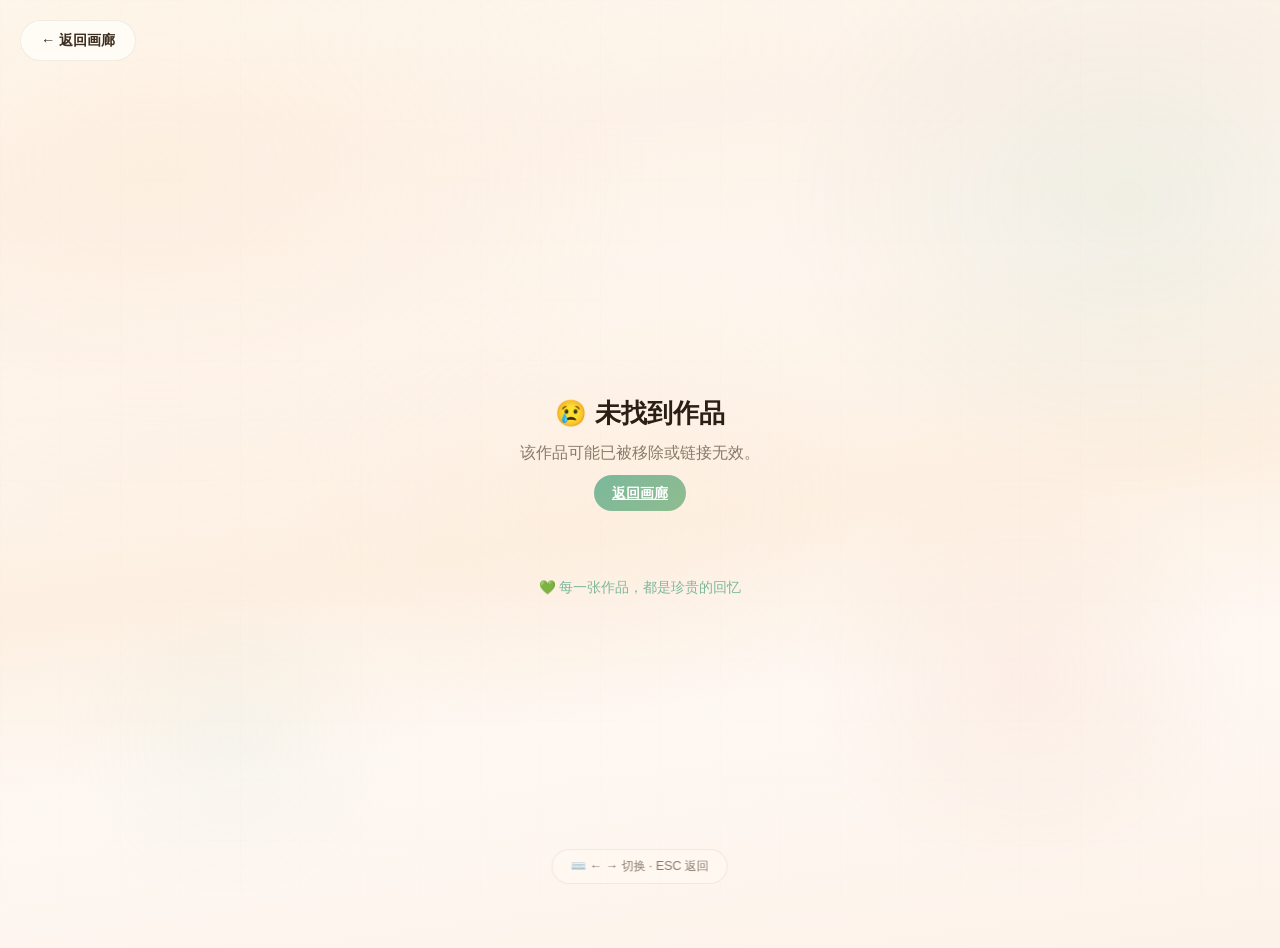
==== commit f49f2910: "5.2" ====
--- a/detail.html
+++ b/detail.html
@@ -6,177 +6,133 @@
   <title>查看作品 - 贝贝的收藏</title>
   <link rel="stylesheet" href="styles.css">
   <style>
-    /* ===== Detail Page Specific Styles ===== */
-    .detail-shell {
-      position: relative;
+    /* ===== Detail Page Styles ===== */
+    .detail-page {
       min-height: 100vh;
-      padding: 24px;
       display: flex;
       flex-direction: column;
-    }
-
-    .detail-topbar {
-      position: sticky;
-      top: 12px;
-      z-index: 10;
-      display: flex;
-      justify-content: space-between;
       align-items: center;
-      gap: 14px;
-      flex-wrap: wrap;
-      padding: 12px 22px;
-      margin-bottom: 24px;
-      border-radius: 30px;
-      background: rgba(255, 252, 247, 0.88);
-      border: 1px solid var(--border-light);
-      box-shadow: var(--shadow-sm);
-      backdrop-filter: blur(22px);
-      -webkit-backdrop-filter: blur(22px);
-    }
-
-    .detail-back-btn {
-      display: inline-flex;
-      align-items: center;
-      gap: 6px;
-      padding: 10px 18px;
+      justify-content: center;
+      padding: 20px;
+      position: relative;
+      z-index: 1;
+    }
+
+    .detail-back {
+      position: fixed;
+      top: 20px;
+      left: 20px;
+      z-index: 100;
+      padding: 10px 20px;
       border-radius: 999px;
       border: 1px solid var(--border-light);
-      background: rgba(139, 122, 107, 0.06);
+      background: rgba(255, 252, 247, 0.92);
       color: var(--text);
-      font-size: 0.88rem;
-      font-weight: 500;
+      font-size: 0.9rem;
+      font-weight: 600;
       cursor: pointer;
       text-decoration: none;
       transition: background 0.2s ease, transform 0.2s ease;
-      font-family: inherit;
-    }
-
-    .detail-back-btn:hover {
-      background: rgba(139, 122, 107, 0.12);
-      transform: translateX(-2px);
-    }
-
-    .detail-nav-group {
-      display: flex;
-      gap: 8px;
-      align-items: center;
-    }
-
-    .detail-nav-btn {
-      padding: 10px 16px;
-      border-radius: 999px;
-      border: 1px solid var(--border-light);
-      background: rgba(139, 122, 107, 0.06);
-      color: var(--text);
-      font-size: 0.88rem;
-      font-weight: 500;
-      cursor: pointer;
-      transition: background 0.2s ease, transform 0.2s ease;
-      font-family: inherit;
-    }
-
-    .detail-nav-btn:hover {
-      background: rgba(124, 184, 156, 0.12);
-      border-color: rgba(124, 184, 156, 0.3);
-    }
-
-    .detail-nav-btn:disabled {
-      opacity: 0.4;
-      cursor: not-allowed;
-    }
-
-    .detail-counter {
-      font-size: 0.85rem;
-      color: var(--muted);
-      font-weight: 600;
-      padding: 6px 12px;
-      border-radius: 999px;
-      background: rgba(124, 184, 156, 0.08);
-    }
-
-    .detail-shortcuts-hint {
-      font-size: 0.75rem;
-      color: var(--muted);
-      opacity: 0.6;
-    }
-
-    /* Main content area */
-    .detail-main {
-      flex: 1;
+      backdrop-filter: blur(12px);
+      -webkit-backdrop-filter: blur(12px);
+    }
+
+    .detail-back:hover {
+      background: rgba(139, 122, 107, 0.1);
+      transform: translateY(-1px);
+    }
+
+    .detail-container {
+      max-width: 1200px;
+      width: 100%;
       display: grid;
-      grid-template-columns: 1fr 380px;
-      gap: 28px;
-      max-width: 1400px;
-      margin: 0 auto;
-      width: 100%;
-    }
-
-    .detail-image-wrapper {
+      grid-template-columns: 1fr 360px;
+      gap: 24px;
+      align-items: start;
+      margin-top: 60px;
+    }
+
+    .detail-image-area {
       position: relative;
       display: flex;
       align-items: center;
       justify-content: center;
       border-radius: 24px;
+      overflow: hidden;
       background: rgba(0, 0, 0, 0.04);
-      border: 1px solid var(--border-light);
-      overflow: hidden;
       min-height: 400px;
-      max-height: calc(100vh - 200px);
-    }
-
-    .detail-image-wrapper img {
+      max-height: 80vh;
+    }
+
+    .detail-image-area img {
       max-width: 100%;
-      max-height: 100%;
+      max-height: 80vh;
       object-fit: contain;
-      border-radius: 12px;
+      border-radius: 20px;
       user-select: none;
       -webkit-user-drag: none;
-      transition: opacity 0.4s ease;
-    }
-
-    .detail-image-wrapper img.loading {
-      opacity: 0.3;
-    }
-
-    .detail-image-loader {
+    }
+
+    .detail-nav-btn {
       position: absolute;
-      width: 40px;
-      height: 40px;
-      border: 3px solid rgba(139, 122, 107, 0.08);
-      border-top-color: var(--accent);
+      top: 50%;
+      transform: translateY(-50%);
+      width: 48px;
+      height: 48px;
       border-radius: 50%;
-      animation: spin 0.8s linear infinite;
-      opacity: 0;
-      pointer-events: none;
-    }
-
-    .detail-image-loader.active {
-      opacity: 1;
-    }
-
-    @keyframes spin {
-      to { transform: rotate(360deg); }
+      border: 1px solid var(--border-light);
+      background: rgba(255, 248, 240, 0.9);
+      color: var(--text);
+      font-size: 1.5rem;
+      cursor: pointer;
+      display: flex;
+      align-items: center;
+      justify-content: center;
+      transition: background 0.2s ease, transform 0.2s ease;
+      backdrop-filter: blur(12px);
+      z-index: 10;
+      line-height: 1;
+    }
+
+    .detail-nav-btn:hover {
+      background: rgba(139, 122, 107, 0.12);
+      transform: translateY(-50%) scale(1.06);
+    }
+
+    .detail-nav-prev { left: 12px; }
+    .detail-nav-next { right: 12px; }
+
+    .detail-counter {
+      position: absolute;
+      bottom: 12px;
+      left: 50%;
+      transform: translateX(-50%);
+      padding: 6px 16px;
+      border-radius: 999px;
+      background: rgba(255, 248, 240, 0.9);
+      border: 1px solid var(--border-light);
+      color: var(--accent);
+      font-size: 0.85rem;
+      font-weight: 700;
+      backdrop-filter: blur(8px);
     }
 
     .detail-info-panel {
+      padding: 28px;
+      border-radius: 24px;
+      background: rgba(255, 252, 247, 0.92);
+      border: 1px solid var(--border-light);
+      backdrop-filter: blur(16px);
+      -webkit-backdrop-filter: blur(16px);
       display: flex;
       flex-direction: column;
-      gap: 20px;
-    }
-
-    .detail-title-card {
-      padding: 24px;
-      border-radius: 20px;
-      background: rgba(255, 252, 247, 0.9);
-      border: 1px solid var(--border-light);
-      backdrop-filter: blur(12px);
-    }
-
-    .detail-title-card h2 {
-      margin: 0 0 8px;
-      font-size: 1.5rem;
+      gap: 16px;
+    }
+
+    .detail-title {
+      font-size: 1.4rem;
+      font-weight: 700;
       color: var(--text-heading);
-      line-height: 1.3;
       word-break: break-word;
     }
 
@@ -189,413 +145,337 @@
       background: rgba(124, 184, 156, 0.12);
       color: var(--accent);
       font-size: 0.85rem;
+      font-weight: 500;
+      width: fit-content;
+    }
+
+    .detail-memory-section {
+      margin-top: 8px;
+    }
+
+    .detail-memory-title {
+      font-size: 1rem;
       font-weight: 600;
-    }
-
-    .detail-memory-card {
-      padding: 24px;
-      border-radius: 20px;
-      background: rgba(255, 252, 247, 0.9);
-      border: 1px solid var(--border-light);
-      backdrop-filter: blur(12px);
-      flex: 1;
-    }
-
-    .detail-memory-card h3 {
-      margin: 0 0 14px;
-      font-size: 1.1rem;
       color: var(--text-heading);
-    }
-
-    .detail-note-text {
+      margin-bottom: 8px;
+    }
+
+    .detail-note {
       color: var(--muted);
-      line-height: 1.9;
+      line-height: 1.8;
       white-space: pre-wrap;
-      font-size: 0.95rem;
-    }
-
-    .detail-note-text.empty {
-      font-style: italic;
-      opacity: 0.6;
+      font-size: 0.93rem;
     }
 
     .detail-edit-btn {
-      margin-top: 16px;
-      padding: 12px 20px;
+      margin-top: 12px;
+      padding: 10px 20px;
       border-radius: 999px;
       border: 1px solid rgba(232, 152, 110, 0.25);
-      background: rgba(232, 152, 110, 0.08);
+      background: rgba(232, 152, 110, 0.1);
       color: var(--accent-strong);
       font-size: 0.88rem;
       font-weight: 600;
       cursor: pointer;
+      text-align: center;
+      text-decoration: none;
       transition: background 0.2s ease, transform 0.2s ease;
       display: none;
-      font-family: inherit;
     }
 
     .detail-edit-btn:hover {
-      background: rgba(232, 152, 110, 0.15);
+      background: rgba(232, 152, 110, 0.18);
       transform: translateY(-1px);
     }
 
     .detail-footer {
       text-align: center;
-      padding: 28px 0 12px;
+      padding: 16px;
+      color: var(--accent);
+      font-size: 0.85rem;
+      font-weight: 500;
+    }
+
+    .detail-keyboard-hint {
+      position: fixed;
+      bottom: 16px;
+      left: 50%;
+      transform: translateX(-50%);
+      padding: 8px 18px;
+      border-radius: 999px;
+      background: rgba(255, 248, 240, 0.85);
+      border: 1px solid var(--border-light);
       color: var(--muted);
-      font-size: 0.85rem;
-      opacity: 0.6;
-    }
-
-    /* Edit Modal */
-    .detail-edit-modal {
-      position: fixed;
-      inset: 0;
-      z-index: 2000;
-      display: flex;
-      align-items: center;
-      justify-content: center;
-      background: rgba(42, 31, 20, 0.45);
-      backdrop-filter: blur(14px);
-      opacity: 0;
-      pointer-events: none;
-      transition: opacity 0.3s ease;
-    }
-
-    .detail-edit-modal.active {
-      opacity: 1;
-      pointer-events: auto;
-    }
-
-    .detail-edit-panel {
-      position: relative;
-      width: 90%;
-      max-width: 480px;
-      max-height: 90vh;
-      overflow-y: auto;
-      padding: 32px 30px;
-      border-radius: 24px;
-      background: rgba(255, 252, 247, 0.98);
-      border: 1px solid var(--border-light);
-      box-shadow: 0 40px 120px rgba(139, 122, 107, 0.15);
-      transform: translateY(20px) scale(0.96);
-      transition: transform 0.35s cubic-bezier(0.22, 0.61, 0.36, 1);
-    }
-
-    .detail-edit-modal.active .detail-edit-panel {
-      transform: translateY(0) scale(1);
-    }
-
-    /* Responsive */
+      font-size: 0.78rem;
+      backdrop-filter: blur(8px);
+      white-space: nowrap;
+    }
+
+    .detail-loader {
+      position: absolute;
+      width: 40px;
+      height: 40px;
+      border: 3px solid rgba(139, 122, 107, 0.08);
+      border-top-color: var(--accent);
+      border-radius: 50%;
+      animation: spin 0.8s linear infinite;
+    }
+
+    @keyframes spin {
+      to { transform: rotate(360deg); }
+    }
+
+    .detail-error {
+      text-align: center;
+      padding: 60px 20px;
+      color: var(--muted);
+    }
+
+    .detail-error h2 {
+      font-size: 1.6rem;
+      margin-bottom: 12px;
+      color: var(--text-heading);
+    }
+
+    .detail-error p {
+      font-size: 1rem;
+      margin-bottom: 20px;
+    }
+
     @media (max-width: 900px) {
-      .detail-main {
+      .detail-container {
         grid-template-columns: 1fr;
-      }
-
-      .detail-image-wrapper {
+        margin-top: 50px;
+      }
+
+      .detail-info-panel {
+        padding: 20px;
+      }
+
+      .detail-image-area {
         min-height: 280px;
-        max-height: 50vh;
       }
     }
 
     @media (max-width: 480px) {
-      .detail-shell {
-        padding: 12px;
-      }
-
-      .detail-topbar {
-        padding: 10px 14px;
-        border-radius: 20px;
-      }
-
-      .detail-back-btn,
+      .detail-back {
+        top: 12px;
+        left: 12px;
+        padding: 8px 14px;
+        font-size: 0.82rem;
+      }
+
       .detail-nav-btn {
-        padding: 8px 12px;
-        font-size: 0.8rem;
-      }
-
-      .detail-title-card,
-      .detail-memory-card {
-        padding: 18px;
-      }
-
-      .detail-title-card h2 {
+        width: 36px;
+        height: 36px;
+        font-size: 1.2rem;
+      }
+
+      .detail-title {
         font-size: 1.2rem;
       }
     }
   </style>
 </head>
 <body>
-  <div class="detail-shell">
-    <!-- Particle backgrounds -->
-    <canvas class="particle-canvas" id="particleCanvas"></canvas>
-    <canvas class="sakura-canvas" id="sakuraCanvas"></canvas>
-
-    <!-- Top navigation bar -->
-    <nav class="detail-topbar">
-      <a href="index.html" class="detail-back-btn" id="backBtn">← 返回画廊</a>
-      <div class="detail-nav-group">
-        <button class="detail-nav-btn" id="prevBtn" title="上一张 (←)">◂ 上一张</button>
-        <span class="detail-counter" id="detailCounter">1 / 1</span>
-        <button class="detail-nav-btn" id="nextBtn" title="下一张 (→)">下一张 ▸</button>
+  <div class="page-shell">
+    <canvas id="particleCanvas" class="particle-canvas"></canvas>
+    <canvas id="sakuraCanvas" class="sakura-canvas"></canvas>
+
+    <a href="index.html" class="detail-back">← 返回画廊</a>
+
+    <div class="detail-page">
+      <div class="detail-container" id="detailContainer" style="display:none;">
+        <!-- Image Area -->
+        <div class="detail-image-area" id="detailImageArea">
+          <div class="detail-loader" id="detailLoader"></div>
+          <img id="detailImage" src="" alt="" />
+          <button class="detail-nav-btn detail-nav-prev" id="detailPrev" title="上一张">◂</button>
+          <button class="detail-nav-btn detail-nav-next" id="detailNext" title="下一张">▸</button>
+          <div class="detail-counter" id="detailCounter">1 / 1</div>
+        </div>
+
+        <!-- Info Panel -->
+        <div class="detail-info-panel">
+          <div class="detail-title" id="detailTitle">🌸 加载中...</div>
+          <div class="detail-category-badge" id="detailCategory"></div>
+          <div class="detail-memory-section">
+            <div class="detail-memory-title" id="detailMemoryTitle">📝 贝贝的回忆</div>
+            <div class="detail-note" id="detailNote">加载中...</div>
+          </div>
+          <a class="detail-edit-btn" id="detailEditBtn">✏️ 编辑此作品（管理）</a>
+        </div>
       </div>
-      <span class="detail-shortcuts-hint">⌨️ ← → 切换 · ESC 返回</span>
-    </nav>
-
-    <!-- Main content -->
-    <div class="detail-main">
-      <!-- Image area -->
-      <div class="detail-image-wrapper" id="imageWrapper">
-        <div class="detail-image-loader" id="imageLoader"></div>
-        <img id="detailImage" src="" alt="作品图片">
+
+      <!-- Error state -->
+      <div class="detail-error" id="detailError" style="display:none;">
+        <h2>😢 未找到作品</h2>
+        <p>该作品可能已被移除或链接无效。</p>
+        <a href="index.html" class="btn">返回画廊</a>
       </div>
 
-      <!-- Info panel -->
-      <aside class="detail-info-panel">
-        <div class="detail-title-card">
-          <h2 id="detailTitle">🌸 加载中...</h2>
-          <span class="detail-category-badge" id="detailCategory"></span>
-        </div>
-
-        <div class="detail-memory-card">
-          <h3>📝 贝贝的回忆</h3>
-          <p class="detail-note-text" id="detailNote">加载中...</p>
-        </div>
-
-        <button class="detail-edit-btn" id="detailEditBtn">✏️ 编辑此作品（管理）</button>
-      </aside>
+      <div class="detail-footer">💚 每一张作品，都是珍贵的回忆</div>
     </div>
 
-    <!-- Footer -->
-    <footer class="detail-footer">
-      💚 每一张作品，都是珍贵的回忆
-    </footer>
-
-    <!-- Edit Modal -->
-    <div class="detail-edit-modal" id="editModal" aria-hidden="true">
-      <div class="detail-edit-panel">
-        <button class="modal-close" id="editModalClose">✕</button>
-        <div class="modal-icon">✏️</div>
-        <h3 class="modal-title">编辑作品信息</h3>
-        <form class="modal-form" id="editForm">
-          <input type="hidden" id="editFilename">
-          <label class="form-label">
-            <span>作品名称</span>
-            <input type="text" class="form-input" id="editTitle" maxlength="200" required>
-          </label>
-          <label class="form-label">
-            <span>回忆简介</span>
-            <textarea class="form-textarea" id="editNote" rows="4" maxlength="5000" placeholder="写下关于这张作品的回忆..."></textarea>
-          </label>
-          <label class="form-label">
-            <span>所属分类</span>
-            <select class="form-select" id="editCategory"></select>
-          </label>
-          <p class="form-success" id="editSuccess" style="display:none;">✅ 已保存</p>
-          <button type="submit" class="btn form-submit">💾 保存修改</button>
-        </form>
-      </div>
-    </div>
+    <div class="detail-keyboard-hint">⌨️ ← → 切换 · ESC 返回</div>
   </div>
 
-  <!-- Load manifest data -->
   <script src="manifest.js"></script>
-  <!-- Detail page logic -->
   <script>
-  (() => {
-    'use strict';
-
-    // ===== Constants =====
+    // ============================================================
+    //  Detail Page — 使用文件名(name)标识替代数字索引
+    // ============================================================
+
     const STORAGE_KEY = 'gallery_admin_data';
     const AUTH_KEY = 'gallery_admin_auth';
     const ORDER_KEY = 'gallery_image_order';
 
-    // ===== Categories =====
+    // ===== 安全工具 =====
+    function sanitizeText(str, maxLen = 5000) {
+      if (!str || typeof str !== 'string') return '';
+      return str.slice(0, maxLen).replace(/<[^>]*>/g, '').replace(/javascript:/gi, '').replace(/on\w+\s*=/gi, '').trim();
+    }
+
+    function escapeHtml(str) {
+      if (!str || typeof str !== 'string') return '';
+      const div = document.createElement('div');
+      div.textContent = str;
+      return div.innerHTML;
+    }
+
+    function safeParseJSON(raw, fallback = null) {
+      if (!raw || typeof raw !== 'string') return fallback;
+      try { const p = JSON.parse(raw); return (typeof p === 'object' && p !== null) ? p : fallback; } catch (e) { return fallback; }
+    }
+
+    // ===== 分类数据 =====
     const categories = (typeof GALLERY_MANIFEST !== 'undefined' && GALLERY_MANIFEST.categories)
       ? GALLERY_MANIFEST.categories.map(c => ({ id: c.id, name: c.name, icon: c.icon, desc: c.desc }))
       : [
-        { id: 1, name: '入坑和启蒙', icon: '🌱' },
-        { id: 2, name: '青春和热爱', icon: '💫' },
-        { id: 3, name: '那些无可替代的夏天', icon: '☀️' },
-        { id: 4, name: '近来的优秀作品', icon: '🌟' },
-        { id: 5, name: '其他优秀作品', icon: '✨' }
-      ];
-
-    // ===== Utility =====
-    function sanitizeText(str, maxLen = 5000) {
-      if (!str || typeof str !== 'string') return '';
-      return str.slice(0, maxLen).replace(/<[^>]*>/g, '').replace(/javascript:/gi, '').trim();
-    }
-
-    function safeParseJSON(raw, fallback = null) {
-      if (!raw || typeof raw !== 'string') return fallback;
-      try { return JSON.parse(raw); } catch (e) { return fallback; }
-    }
-
-    function loadWorksData() {
-      try { return safeParseJSON(localStorage.getItem(STORAGE_KEY), {}); }
-      catch (e) { return {}; }
-    }
-
-    function saveWorksData(data) {
-      try { localStorage.setItem(STORAGE_KEY, JSON.stringify(data)); } catch (e) {}
-    }
-
-    function isAdminLoggedIn() {
-      try {
-        return (sessionStorage.getItem(AUTH_KEY) || localStorage.getItem(AUTH_KEY)) === 'true';
-      } catch (e) { return false; }
-    }
-
-    // ===== Build image list (same logic as main page) =====
-    function buildImageList() {
+          { id: 1, name: '入坑和启蒙', icon: '🌱' },
+          { id: 2, name: '青春和热爱', icon: '💫' },
+          { id: 3, name: '那些无可替代的夏天', icon: '☀️' },
+          { id: 4, name: '近来的优秀作品', icon: '🌟' },
+          { id: 5, name: '其他优秀作品', icon: '✨' },
+        ];
+
+    // ===== 构建可见图片列表 =====
+    function buildVisibleImages() {
       if (typeof GALLERY_MANIFEST === 'undefined' || !GALLERY_MANIFEST.images) return [];
 
-      const worksData = loadWorksData();
-      const images = [];
-
-      GALLERY_MANIFEST.images.forEach((img, i) => {
+      let worksData = {};
+      try { const raw = localStorage.getItem(STORAGE_KEY); if (raw) worksData = JSON.parse(raw); } catch (e) {}
+
+      return GALLERY_MANIFEST.images.filter(img => {
         const saved = worksData[img.name];
-        const ov = img.overrides || null;
-
-        // Check hidden
-        if (saved && saved.hidden) return;
-        if (ov && ov.hidden && !(saved && saved.hidden === false)) return;
-
-        // Determine title
-        let title = img.name.replace(/\.[^.]+$/, '');
-        if (saved && saved.title) title = sanitizeText(saved.title, 200);
-        else if (ov && ov.title) title = sanitizeText(ov.title, 200);
-
-        // Determine note
-        let note = '';
-        if (saved && typeof saved.note === 'string') note = sanitizeText(saved.note, 5000);
-        else if (ov && typeof ov.note === 'string') note = sanitizeText(ov.note, 5000);
-
-        // Determine category
-        let category = img.category || 5;
-        if (saved && typeof saved.category === 'number' && saved.category >= 1 && saved.category <= 5) {
-          category = saved.category;
-        } else if (ov && typeof ov.category === 'number' && ov.category >= 1 && ov.category <= 5) {
-          category = ov.category;
-        }
-
-        images.push({
+        const ov = img.overrides;
+        // 排除隐藏的
+        if (saved && saved.hidden) return false;
+        if (ov && ov.hidden) return false;
+        return true;
+      }).map(img => {
+        const saved = worksData[img.name];
+        const ov = img.overrides;
+
+        const title = (saved && saved.title) ? saved.title
+          : (ov && ov.title) ? ov.title
+          : img.name.replace(/\.[^.]+$/, '');
+
+        const note = (saved && typeof saved.note === 'string') ? saved.note
+          : (ov && typeof ov.note === 'string') ? ov.note
+          : '';
+
+        const category = (saved && typeof saved.category === 'number' && saved.category >= 1 && saved.category <= 5) ? saved.category
+          : (ov && typeof ov.category === 'number' && ov.category >= 1 && ov.category <= 5) ? ov.category
+          : img.category;
+
+        return {
           name: img.name,
           src: img.src,
-          title,
-          note,
-          category,
-          mtime: img.mtime || 0
-        });
+          title: title,
+          note: note,
+          category: category,
+          mtime: img.mtime
+        };
       });
-
-      // Apply custom order if exists
-      try {
-        const orderRaw = localStorage.getItem(ORDER_KEY);
-        if (orderRaw) {
-          const orderData = JSON.parse(orderRaw);
-          if (orderData && typeof orderData === 'object') {
-            // Re-sort images by category using saved order
-            const ordered = [];
-            const grouped = {};
-            images.forEach(img => {
-              const catId = img.category;
-              if (!grouped[catId]) grouped[catId] = [];
-              grouped[catId].push(img);
-            });
-
-            categories.forEach(cat => {
-              const catImages = grouped[cat.id] || [];
-              const catOrder = orderData[cat.id];
-              if (catOrder && Array.isArray(catOrder)) {
-                // Sort by saved order
-                const orderMap = new Map(catOrder.map((name, idx) => [name, idx]));
-                catImages.sort((a, b) => {
-                  const ai = orderMap.has(a.name) ? orderMap.get(a.name) : 9999;
-                  const bi = orderMap.has(b.name) ? orderMap.get(b.name) : 9999;
-                  return ai - bi;
-                });
-              }
-              ordered.push(...catImages);
-            });
-
-            return ordered;
-          }
-        }
-      } catch (e) {}
-
-      return images;
-    }
-
-    // ===== DOM References =====
+    }
+
+    // ===== 主逻辑 =====
+    const allImages = buildVisibleImages();
+    const params = new URLSearchParams(window.location.search);
+
+    // 支持 name 参数（新方式）和 index 参数（向后兼容）
+    let currentIndex = -1;
+
+    const nameParam = params.get('name');
+    const indexParam = params.get('index');
+
+    if (nameParam) {
+      // 新方式：通过文件名查找
+      const decodedName = decodeURIComponent(nameParam);
+      currentIndex = allImages.findIndex(img => img.name === decodedName);
+    } else if (indexParam !== null) {
+      // 向后兼容：数字索引（但可能不准确）
+      const idx = parseInt(indexParam, 10);
+      if (!isNaN(idx) && idx >= 0 && idx < allImages.length) {
+        currentIndex = idx;
+      }
+    }
+
+    // DOM 引用
+    const detailContainer = document.getElementById('detailContainer');
+    const detailError = document.getElementById('detailError');
     const detailImage = document.getElementById('detailImage');
-    const imageLoader = document.getElementById('imageLoader');
+    const detailLoader = document.getElementById('detailLoader');
     const detailTitle = document.getElementById('detailTitle');
     const detailCategory = document.getElementById('detailCategory');
     const detailNote = document.getElementById('detailNote');
+    const detailMemoryTitle = document.getElementById('detailMemoryTitle');
     const detailCounter = document.getElementById('detailCounter');
-    const prevBtn = document.getElementById('prevBtn');
-    const nextBtn = document.getElementById('nextBtn');
+    const detailPrev = document.getElementById('detailPrev');
+    const detailNext = document.getElementById('detailNext');
     const detailEditBtn = document.getElementById('detailEditBtn');
-    const editModal = document.getElementById('editModal');
-    const editModalClose = document.getElementById('editModalClose');
-    const editForm = document.getElementById('editForm');
-    const editFilename = document.getElementById('editFilename');
-    const editTitle = document.getElementById('editTitle');
-    const editNote = document.getElementById('editNote');
-    const editCategory = document.getElementById('editCategory');
-    const editSuccess = document.getElementById('editSuccess');
-
-    // ===== State =====
-    const imageList = buildImageList();
-    let currentIndex = 0;
-
-    // Read index from URL
-    const params = new URLSearchParams(window.location.search);
-    const urlIndex = parseInt(params.get('index'));
-    if (!isNaN(urlIndex) && urlIndex >= 0 && urlIndex < imageList.length) {
-      currentIndex = urlIndex;
-    }
-
-    // ===== Render current image =====
-    function render() {
-      if (imageList.length === 0) {
-        detailTitle.textContent = '暂无作品';
-        detailNote.textContent = '';
-        detailCategory.style.display = 'none';
-        detailCounter.textContent = '0 / 0';
-        prevBtn.disabled = true;
-        nextBtn.disabled = true;
-        return;
-      }
-
-      const item = imageList[currentIndex];
-
-      // Update counter
-      detailCounter.textContent = `${currentIndex + 1} / ${imageList.length}`;
-      prevBtn.disabled = (currentIndex === 0);
-      nextBtn.disabled = (currentIndex === imageList.length - 1);
-
-      // Load image
-      imageLoader.classList.add('active');
-      detailImage.classList.add('loading');
+
+    if (currentIndex < 0 || allImages.length === 0) {
+      // 未找到
+      detailError.style.display = 'block';
+      detailContainer.style.display = 'none';
+    } else {
+      detailContainer.style.display = '';
+      detailError.style.display = 'none';
+      renderDetail();
+    }
+
+    function renderDetail() {
+      const item = allImages[currentIndex];
+      if (!item) return;
+
+      // 更新 URL（不刷新页面），保持使用 name 参数
+      const newUrl = `detail.html?name=${encodeURIComponent(item.name)}`;
+      if (window.location.search !== `?name=${encodeURIComponent(item.name)}`) {
+        history.replaceState(null, '', newUrl);
+      }
+
+      // 图片加载
+      detailLoader.style.display = '';
+      detailImage.style.opacity = '0';
+      detailImage.src = item.src;
+      detailImage.alt = sanitizeText(item.name);
       detailImage.onload = () => {
-        imageLoader.classList.remove('active');
-        detailImage.classList.remove('loading');
+        detailLoader.style.display = 'none';
+        detailImage.style.opacity = '1';
       };
       detailImage.onerror = () => {
-        imageLoader.classList.remove('active');
-        detailImage.classList.remove('loading');
+        detailLoader.style.display = 'none';
+        detailImage.style.opacity = '0.5';
       };
-      detailImage.src = item.src;
-      detailImage.alt = item.title || item.name;
-
-      // Update title
-      detailTitle.textContent = '🌸 ' + (item.title || item.name);
-
-      // Update category
-      const cat = categories.find(c => c.id === item.category);
+
+      // 标题
+      detailTitle.textContent = sanitizeText(item.title || item.name.replace(/\.[^.]+$/, ''), 200);
+      document.title = `${sanitizeText(item.title, 60)} - 贝贝的收藏`;
+
+      // 分类
+      const cat = categories.find(c => c.id === (item.category || 5));
       if (cat) {
         detailCategory.textContent = `${cat.icon} ${cat.name}`;
         detailCategory.style.display = '';
@@ -603,164 +483,64 @@
         detailCategory.style.display = 'none';
       }
 
-      // Update note — re-read from localStorage to get latest edits
-      const worksData = loadWorksData();
-      const saved = worksData[item.name];
-      let note = item.note || '';
-      if (saved && typeof saved.note === 'string') {
-        note = sanitizeText(saved.note, 5000);
-      }
-
-      if (note) {
-        detailNote.textContent = note;
-        detailNote.classList.remove('empty');
+      // 回忆
+      const note = sanitizeText(item.note, 5000);
+      detailNote.textContent = note || '✏️ 等待贝贝写下回忆...';
+      detailMemoryTitle.textContent = note ? '📝 贝贝的回忆' : '📝 贝贝的回忆（待填写）';
+
+      // 计数器
+      detailCounter.textContent = `${currentIndex + 1} / ${allImages.length}`;
+
+      // 管理员编辑按钮
+      const isAdmin = (sessionStorage.getItem(AUTH_KEY) || localStorage.getItem(AUTH_KEY)) === 'true';
+      if (isAdmin) {
+        detailEditBtn.style.display = 'block';
+        detailEditBtn.href = `index.html#edit=${encodeURIComponent(item.name)}`;
       } else {
-        detailNote.textContent = '✏️ 等待贝贝写下回忆...';
-        detailNote.classList.add('empty');
-      }
-
-      // Update URL without reload
-      const newUrl = `detail.html?index=${currentIndex}`;
-      history.replaceState(null, '', newUrl);
-
-      // Update page title
-      document.title = `${item.title || item.name} - 贝贝的收藏`;
-
-      // Admin edit button
-      if (isAdminLoggedIn()) {
-        detailEditBtn.style.display = 'block';
-      }
-    }
-
-    // ===== Navigation =====
-    function goNext() {
-      if (currentIndex < imageList.length - 1) {
-        currentIndex++;
-        render();
-      }
-    }
-
-    function goPrev() {
-      if (currentIndex > 0) {
-        currentIndex--;
-        render();
-      }
-    }
-
-    prevBtn.addEventListener('click', goPrev);
-    nextBtn.addEventListener('click', goNext);
-
-    // Keyboard navigation
+        detailEditBtn.style.display = 'none';
+      }
+    }
+
+    function navigate(direction) {
+      if (allImages.length <= 1) return;
+      currentIndex = (currentIndex + direction + allImages.length) % allImages.length;
+      renderDetail();
+    }
+
+    // 导航按钮
+    detailPrev.addEventListener('click', () => navigate(-1));
+    detailNext.addEventListener('click', () => navigate(1));
+
+    // 键盘快捷键
     document.addEventListener('keydown', (e) => {
-      if (editModal.classList.contains('active')) return;
       if (e.target.tagName === 'INPUT' || e.target.tagName === 'TEXTAREA') return;
-
       switch (e.key) {
-        case 'ArrowLeft': goPrev(); break;
-        case 'ArrowRight': goNext(); break;
-        case 'Escape':
-          window.location.href = 'index.html';
-          break;
+        case 'ArrowLeft': navigate(-1); break;
+        case 'ArrowRight': navigate(1); break;
+        case 'Escape': window.location.href = 'index.html'; break;
       }
     });
 
-    // Touch swipe
+    // 触摸滑动
     let touchStartX = 0;
-    const imageWrapper = document.getElementById('imageWrapper');
-    imageWrapper.addEventListener('touchstart', (e) => {
-      touchStartX = e.touches[0].clientX;
+    let touchMoved = false;
+    const imageArea = document.getElementById('detailImageArea');
+
+    imageArea.addEventListener('touchstart', (e) => {
+      if (e.touches.length === 1) { touchStartX = e.touches[0].clientX; touchMoved = false; }
     }, { passive: true });
-    imageWrapper.addEventListener('touchend', (e) => {
+
+    imageArea.addEventListener('touchmove', (e) => {
+      if (e.touches.length === 1 && Math.abs(e.touches[0].clientX - touchStartX) > 20) touchMoved = true;
+    }, { passive: true });
+
+    imageArea.addEventListener('touchend', (e) => {
+      if (!touchMoved) return;
       const dx = (e.changedTouches[0]?.clientX || 0) - touchStartX;
-      if (Math.abs(dx) > 60) {
-        dx > 0 ? goPrev() : goNext();
-      }
+      if (Math.abs(dx) > 50) navigate(dx > 0 ? -1 : 1);
     });
 
-    // ===== Edit Modal =====
-    detailEditBtn.addEventListener('click', () => {
-      if (imageList.length === 0) return;
-      const item = imageList[currentIndex];
-      const worksData = loadWorksData();
-      const saved = worksData[item.name] || {};
-
-      editFilename.value = item.name;
-      editTitle.value = saved.title || item.title || '';
-      editNote.value = saved.note || item.note || '';
-
-      // Populate category select
-      editCategory.innerHTML = '';
-      categories.forEach(cat => {
-        const opt = document.createElement('option');
-        opt.value = cat.id;
-        opt.textContent = `${cat.icon} ${cat.name}`;
-        const currentCat = saved.category || item.category || 5;
-        if (cat.id === currentCat) opt.selected = true;
-        editCategory.appendChild(opt);
-      });
-
-      editSuccess.style.display = 'none';
-      editModal.classList.add('active');
-      editModal.setAttribute('aria-hidden', 'false');
-    });
-
-    editModalClose.addEventListener('click', () => {
-      editModal.classList.remove('active');
-      editModal.setAttribute('aria-hidden', 'true');
-    });
-
-    editModal.addEventListener('click', (e) => {
-      if (e.target === editModal) {
-        editModal.classList.remove('active');
-        editModal.setAttribute('aria-hidden', 'true');
-      }
-    });
-
-    editForm.addEventListener('submit', (e) => {
-      e.preventDefault();
-      const filename = editFilename.value;
-      if (!filename) return;
-
-      const title = sanitizeText(editTitle.value.trim(), 200);
-      const note = sanitizeText(editNote.value.trim(), 5000);
-      const category = Math.max(1, Math.min(5, parseInt(editCategory.value) || 5));
-
-      const worksData = loadWorksData();
-      worksData[filename] = { ...worksData[filename], title, note, category };
-      saveWorksData(worksData);
-
-      // Update current item in list
-      const item = imageList[currentIndex];
-      if (item && item.name === filename) {
-        item.title = title || item.name;
-        item.note = note;
-        item.category = category;
-      }
-
-      editSuccess.style.display = 'block';
-      setTimeout(() => { editSuccess.style.display = 'none'; }, 1500);
-
-      // Re-render to show updated data
-      render();
-
-      // Trigger GitHub sync via main page on return
-      try {
-        localStorage.setItem('gallery_pending_sync', 'true');
-      } catch (e) {}
-    });
-
-    // ESC closes edit modal
-    document.addEventListener('keydown', (e) => {
-      if (e.key === 'Escape' && editModal.classList.contains('active')) {
-        editModal.classList.remove('active');
-        editModal.setAttribute('aria-hidden', 'true');
-      }
-    });
-
-    // ===== Initialize =====
-    render();
-
-    // ===== Minimal particles (reuse from main) =====
+    // ===== 粒子背景（简化版） =====
     const canvas = document.getElementById('particleCanvas');
     const ctx = canvas.getContext('2d');
     const sakuraCanvas = document.getElementById('sakuraCanvas');
@@ -780,12 +560,9 @@
     const particles = [];
     for (let i = 0; i < 30; i++) {
       particles.push({
-        x: Math.random() * window.innerWidth,
-        y: Math.random() * window.innerHeight,
-        vx: (Math.random() - 0.5) * 0.3,
-        vy: (Math.random() - 0.5) * 0.3,
-        radius: 1 + Math.random() * 1.5,
-        alpha: 0.04 + Math.random() * 0.1
+        x: Math.random() * window.innerWidth, y: Math.random() * window.innerHeight,
+        vx: (Math.random() - 0.5) * 0.3, vy: (Math.random() - 0.5) * 0.3,
+        radius: 1 + Math.random() * 1.5, alpha: 0.04 + Math.random() * 0.1
       });
     }
 
@@ -793,10 +570,10 @@
       ctx.clearRect(0, 0, window.innerWidth, window.innerHeight);
       particles.forEach(p => {
         p.x += p.vx; p.y += p.vy;
-        if (p.x < 0) p.x = window.innerWidth;
-        if (p.x > window.innerWidth) p.x = 0;
-        if (p.y < 0) p.y = window.innerHeight;
-        if (p.y > window.innerHeight) p.y = 0;
+        if (p.x < -20) p.x = window.innerWidth + 20;
+        if (p.x > window.innerWidth + 20) p.x = -20;
+        if (p.y < -20) p.y = window.innerHeight + 20;
+        if (p.y > window.innerHeight + 20) p.y = -20;
         ctx.beginPath();
         ctx.fillStyle = `rgba(124, 184, 156, ${p.alpha})`;
         ctx.arc(p.x, p.y, p.radius, 0, Math.PI * 2);
@@ -805,54 +582,43 @@
       requestAnimationFrame(animateParticles);
     }
 
-    const petals = [];
-    for (let i = 0; i < 18; i++) {
-      petals.push({
-        x: Math.random() * window.innerWidth,
-        y: Math.random() * -window.innerHeight,
-        size: 8 + Math.random() * 14,
-        speedY: 0.3 + Math.random() * 0.9,
+    const sakuraPetals = [];
+    for (let i = 0; i < 20; i++) {
+      sakuraPetals.push({
+        x: Math.random() * window.innerWidth, y: Math.random() * -window.innerHeight,
+        size: 8 + Math.random() * 14, speedY: 0.3 + Math.random() * 0.8,
         speedX: -0.2 + Math.random() * 0.4,
-        rotation: Math.random() * Math.PI * 2,
-        rotationSpeed: (Math.random() - 0.5) * 0.02,
-        sway: Math.random() * Math.PI * 2,
-        swaySpeed: 0.01 + Math.random() * 0.015,
-        alpha: 0.3 + Math.random() * 0.4,
+        rotation: Math.random() * Math.PI * 2, rotationSpeed: (Math.random() - 0.5) * 0.02,
+        sway: Math.random() * Math.PI * 2, swaySpeed: 0.01 + Math.random() * 0.015,
+        swayAmount: 0.5 + Math.random() * 2, alpha: 0.3 + Math.random() * 0.4
       });
     }
 
     function animateSakura() {
       sakuraCtx.clearRect(0, 0, window.innerWidth, window.innerHeight);
-      petals.forEach(p => {
-        p.y += p.speedY;
-        p.sway += p.swaySpeed;
-        p.x += p.speedX + Math.sin(p.sway) * 0.5;
+      sakuraPetals.forEach(p => {
+        p.y += p.speedY; p.sway += p.swaySpeed;
+        p.x += p.speedX + Math.sin(p.sway) * p.swayAmount * 0.3;
         p.rotation += p.rotationSpeed;
-        if (p.y > window.innerHeight + 30) { p.y = -30; p.x = Math.random() * window.innerWidth; }
-        if (p.x < -30) p.x = window.innerWidth + 30;
-        if (p.x > window.innerWidth + 30) p.x = -30;
-
-        sakuraCtx.save();
-        sakuraCtx.translate(p.x, p.y);
-        sakuraCtx.rotate(p.rotation);
+        if (p.y > window.innerHeight + 40) { p.y = -40; p.x = Math.random() * window.innerWidth; }
+        if (p.x < -40) p.x = window.innerWidth + 40;
+        if (p.x > window.innerWidth + 40) p.x = -40;
+        sakuraCtx.save(); sakuraCtx.translate(p.x, p.y); sakuraCtx.rotate(p.rotation);
         sakuraCtx.globalAlpha = p.alpha;
         sakuraCtx.fillStyle = `rgba(255, 183, 197, ${p.alpha})`;
-        sakuraCtx.beginPath();
         const w = p.size * 0.35, h = p.size * 0.55;
-        sakuraCtx.moveTo(0, -h);
+        sakuraCtx.beginPath(); sakuraCtx.moveTo(0, -h);
         sakuraCtx.bezierCurveTo(w, -h * 0.6, w, h * 0.3, 0, h);
         sakuraCtx.bezierCurveTo(-w, h * 0.3, -w, -h * 0.6, 0, -h);
-        sakuraCtx.fill();
-        sakuraCtx.restore();
+        sakuraCtx.fill(); sakuraCtx.restore();
       });
       requestAnimationFrame(animateSakura);
     }
 
     resizeCanvas();
-    window.addEventListener('resize', resizeCanvas);
     animateParticles();
     animateSakura();
-  })();
+    window.addEventListener('resize', resizeCanvas);
   </script>
 </body>
 </html>
